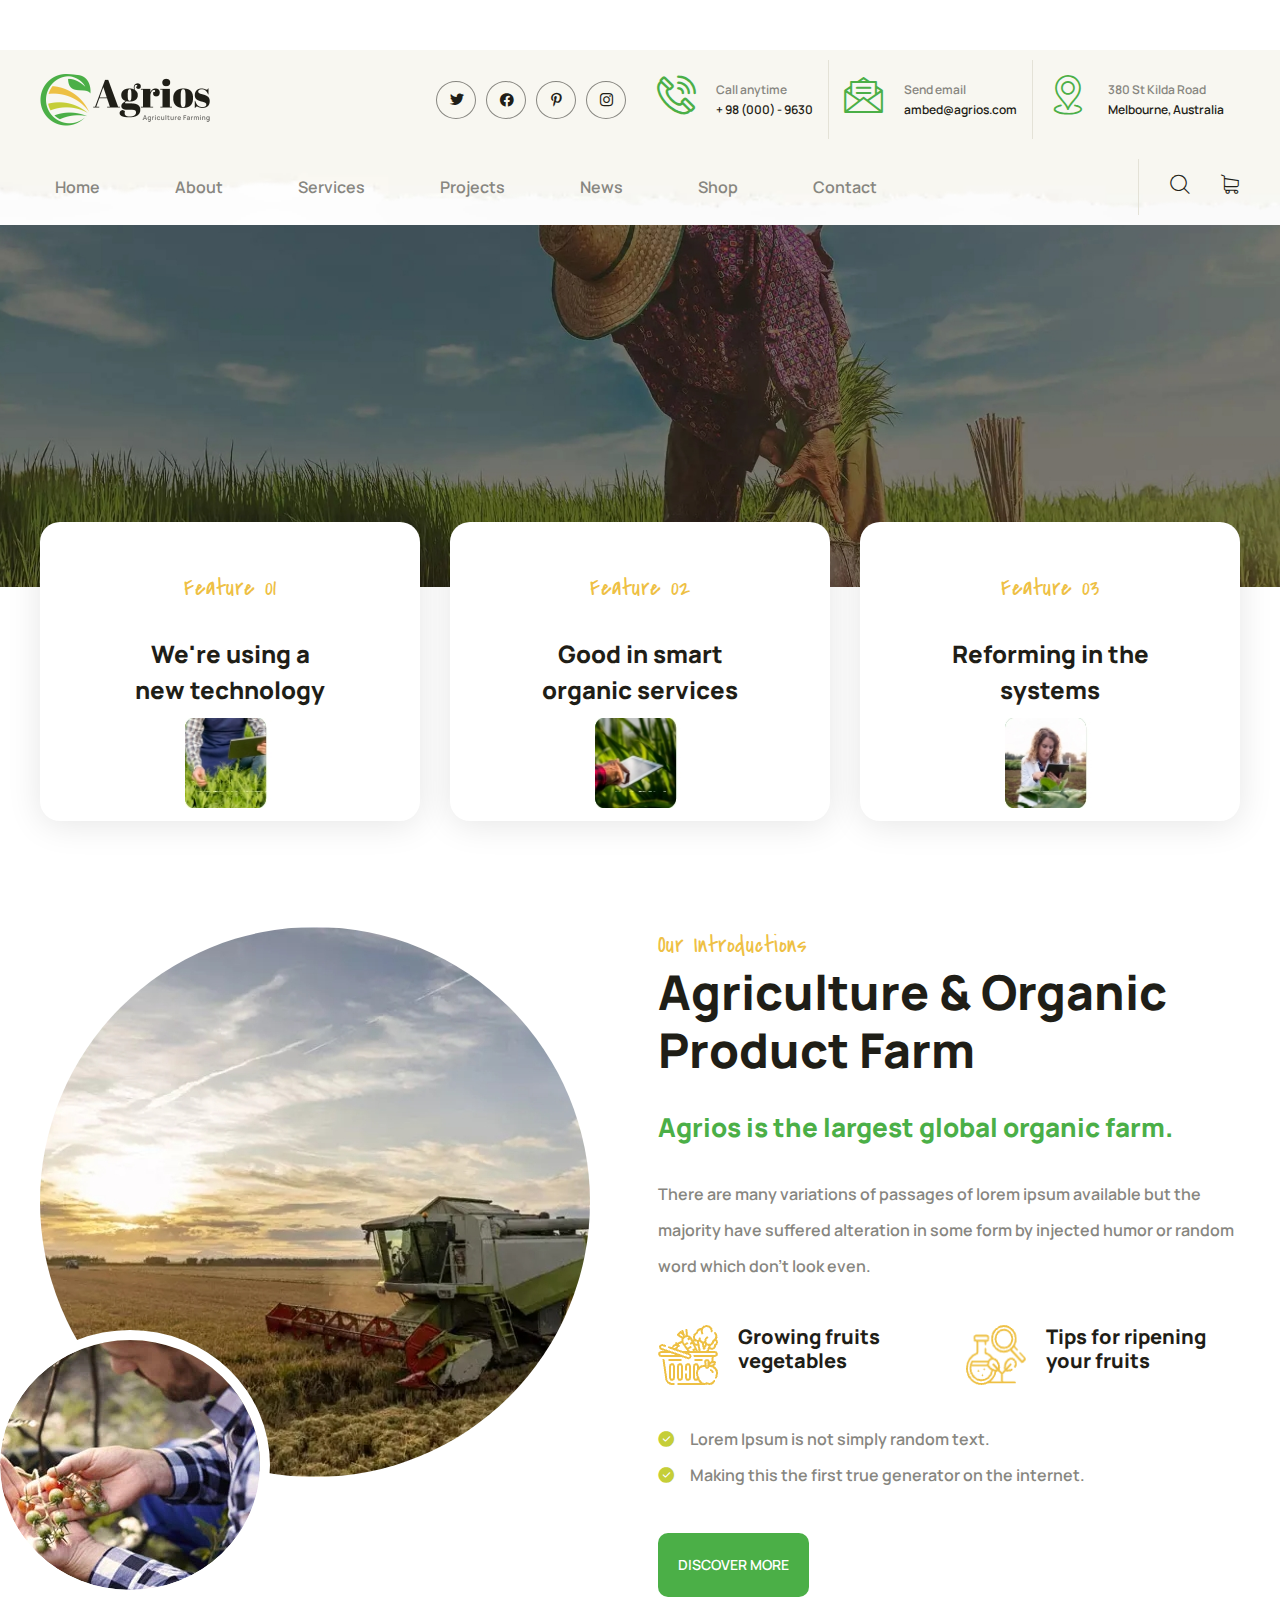
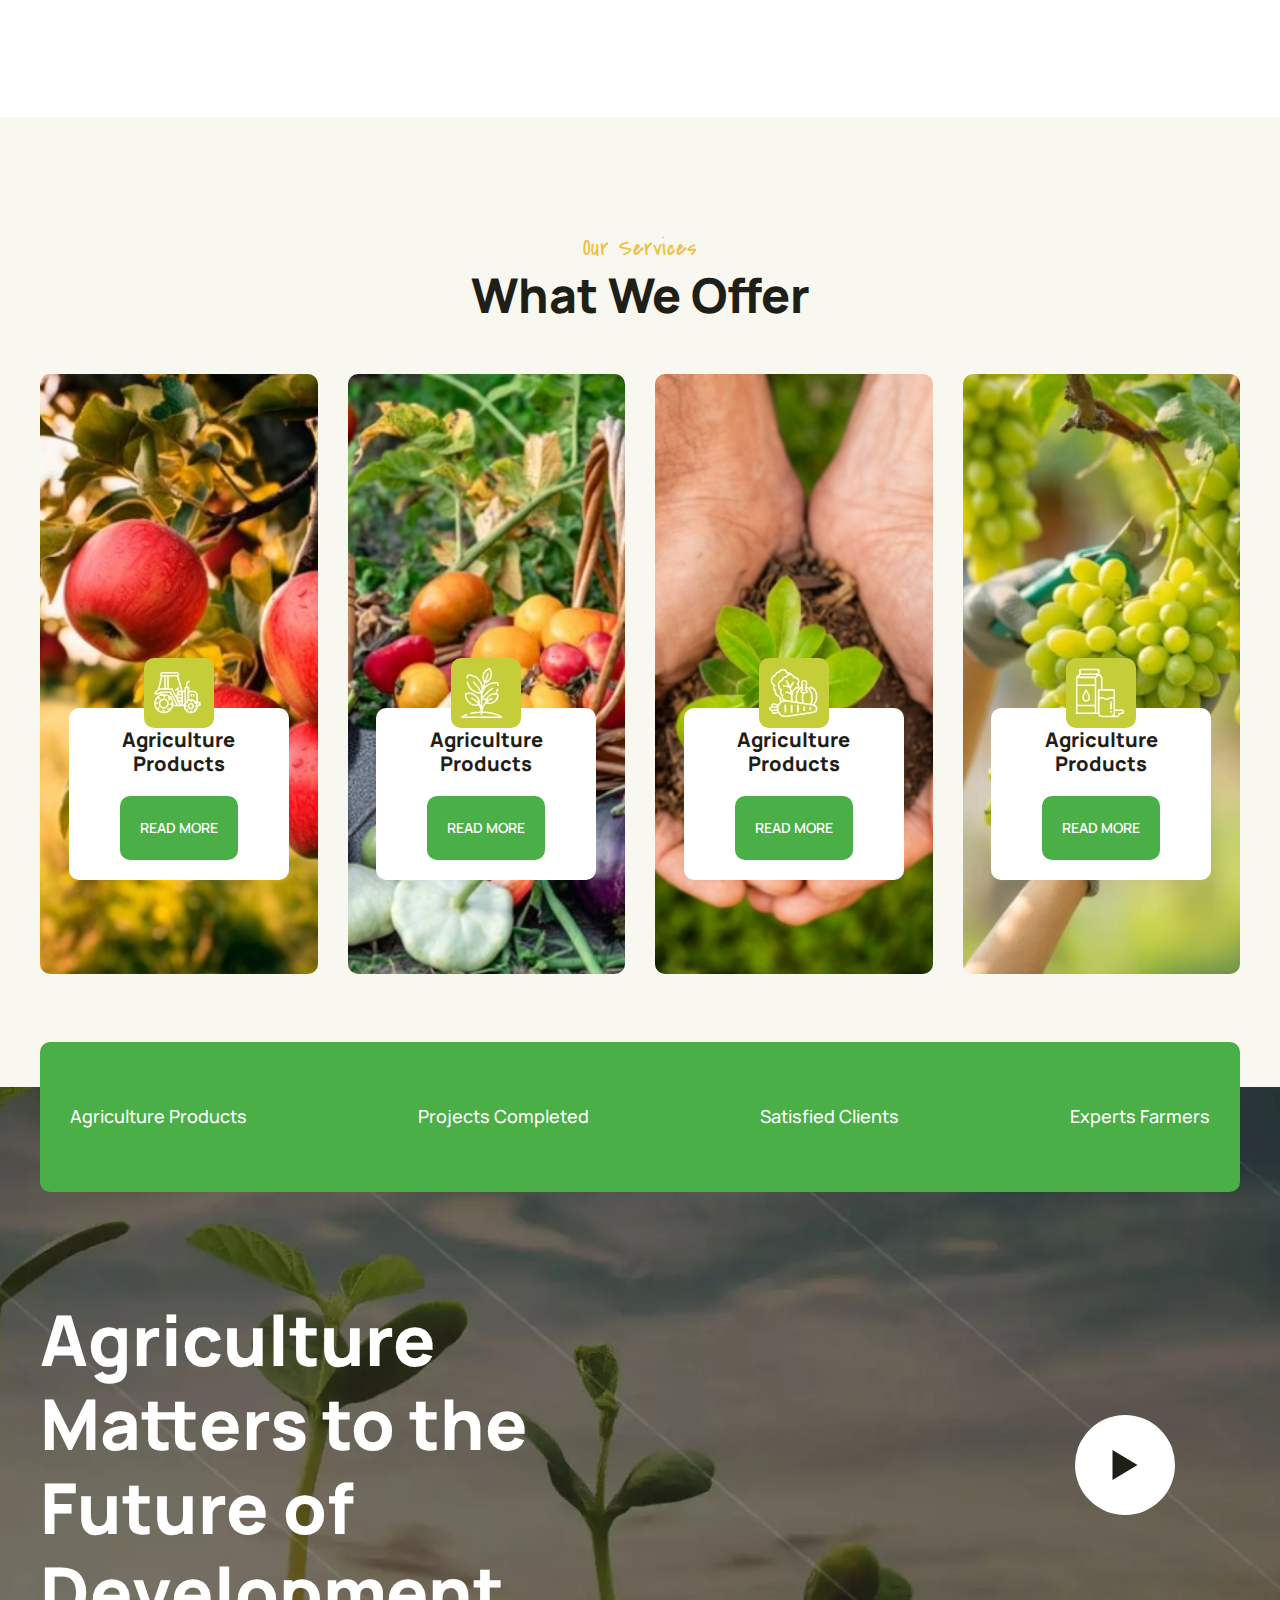
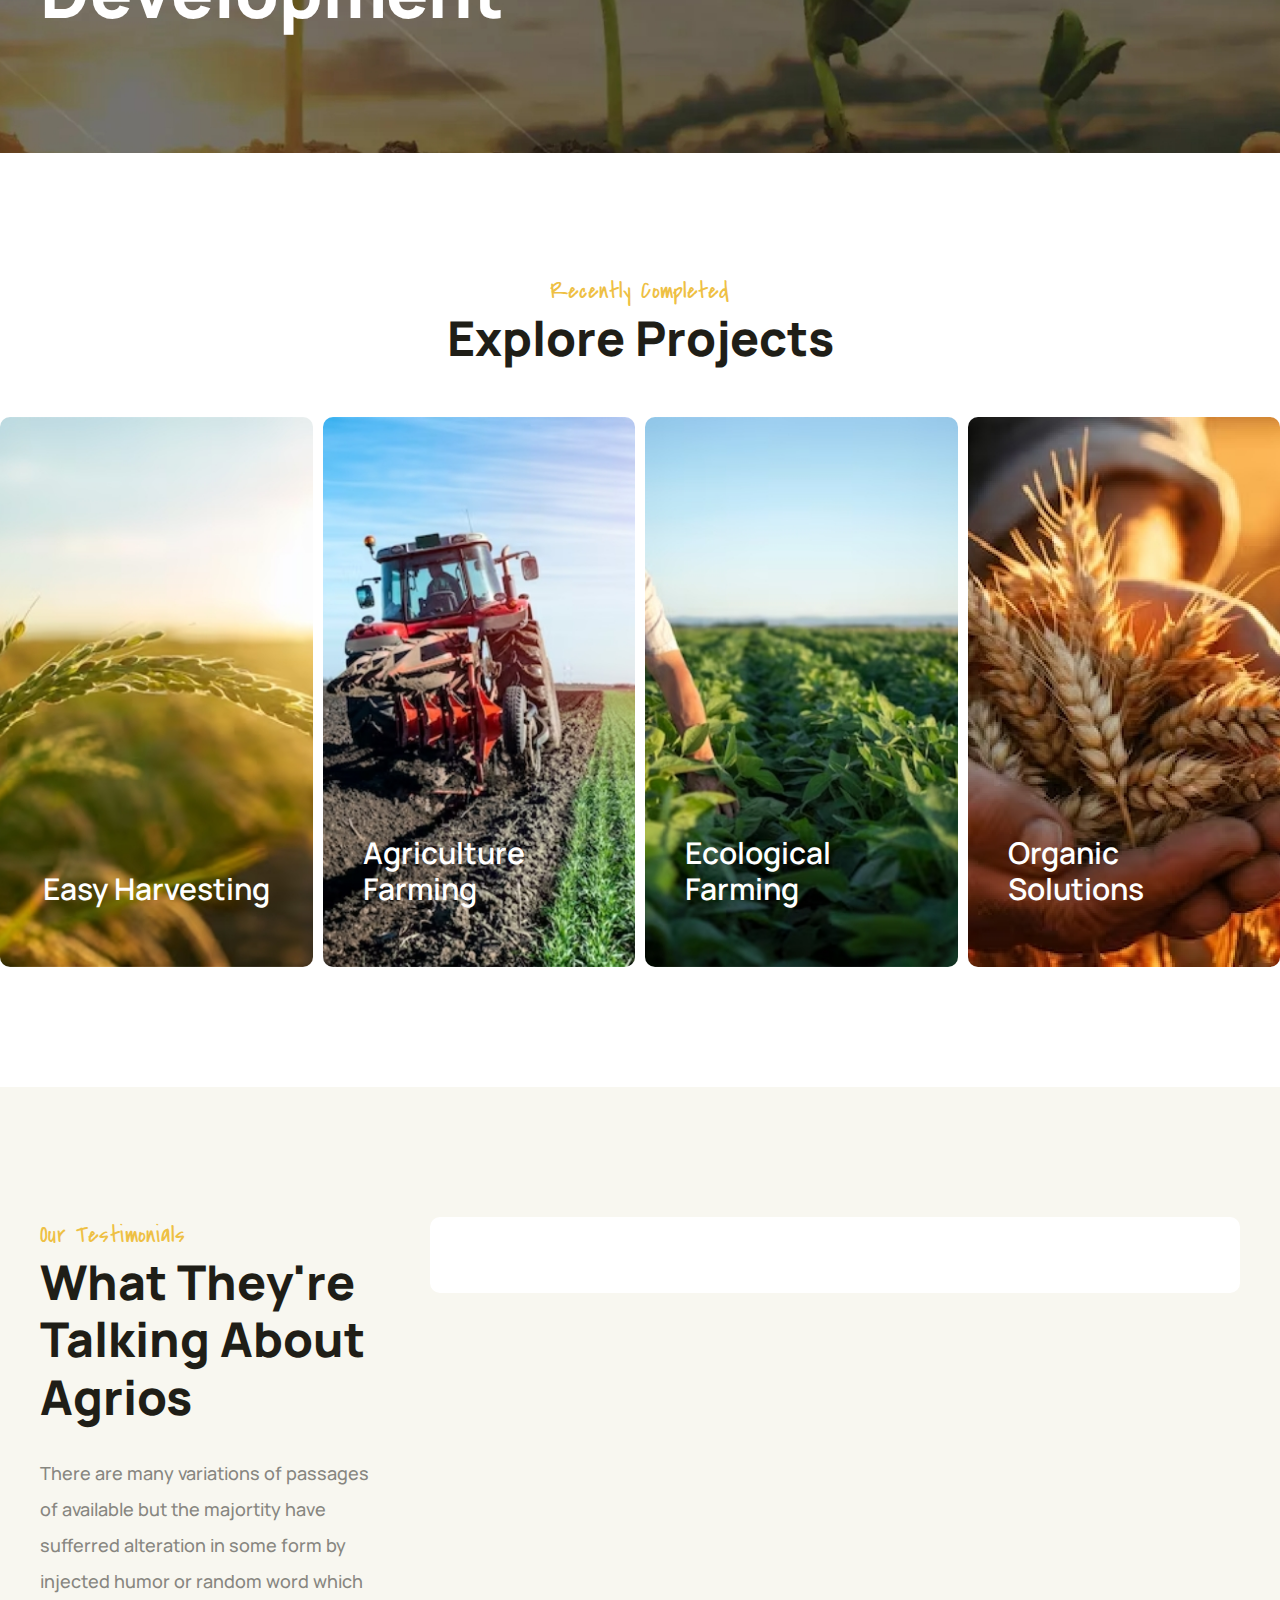
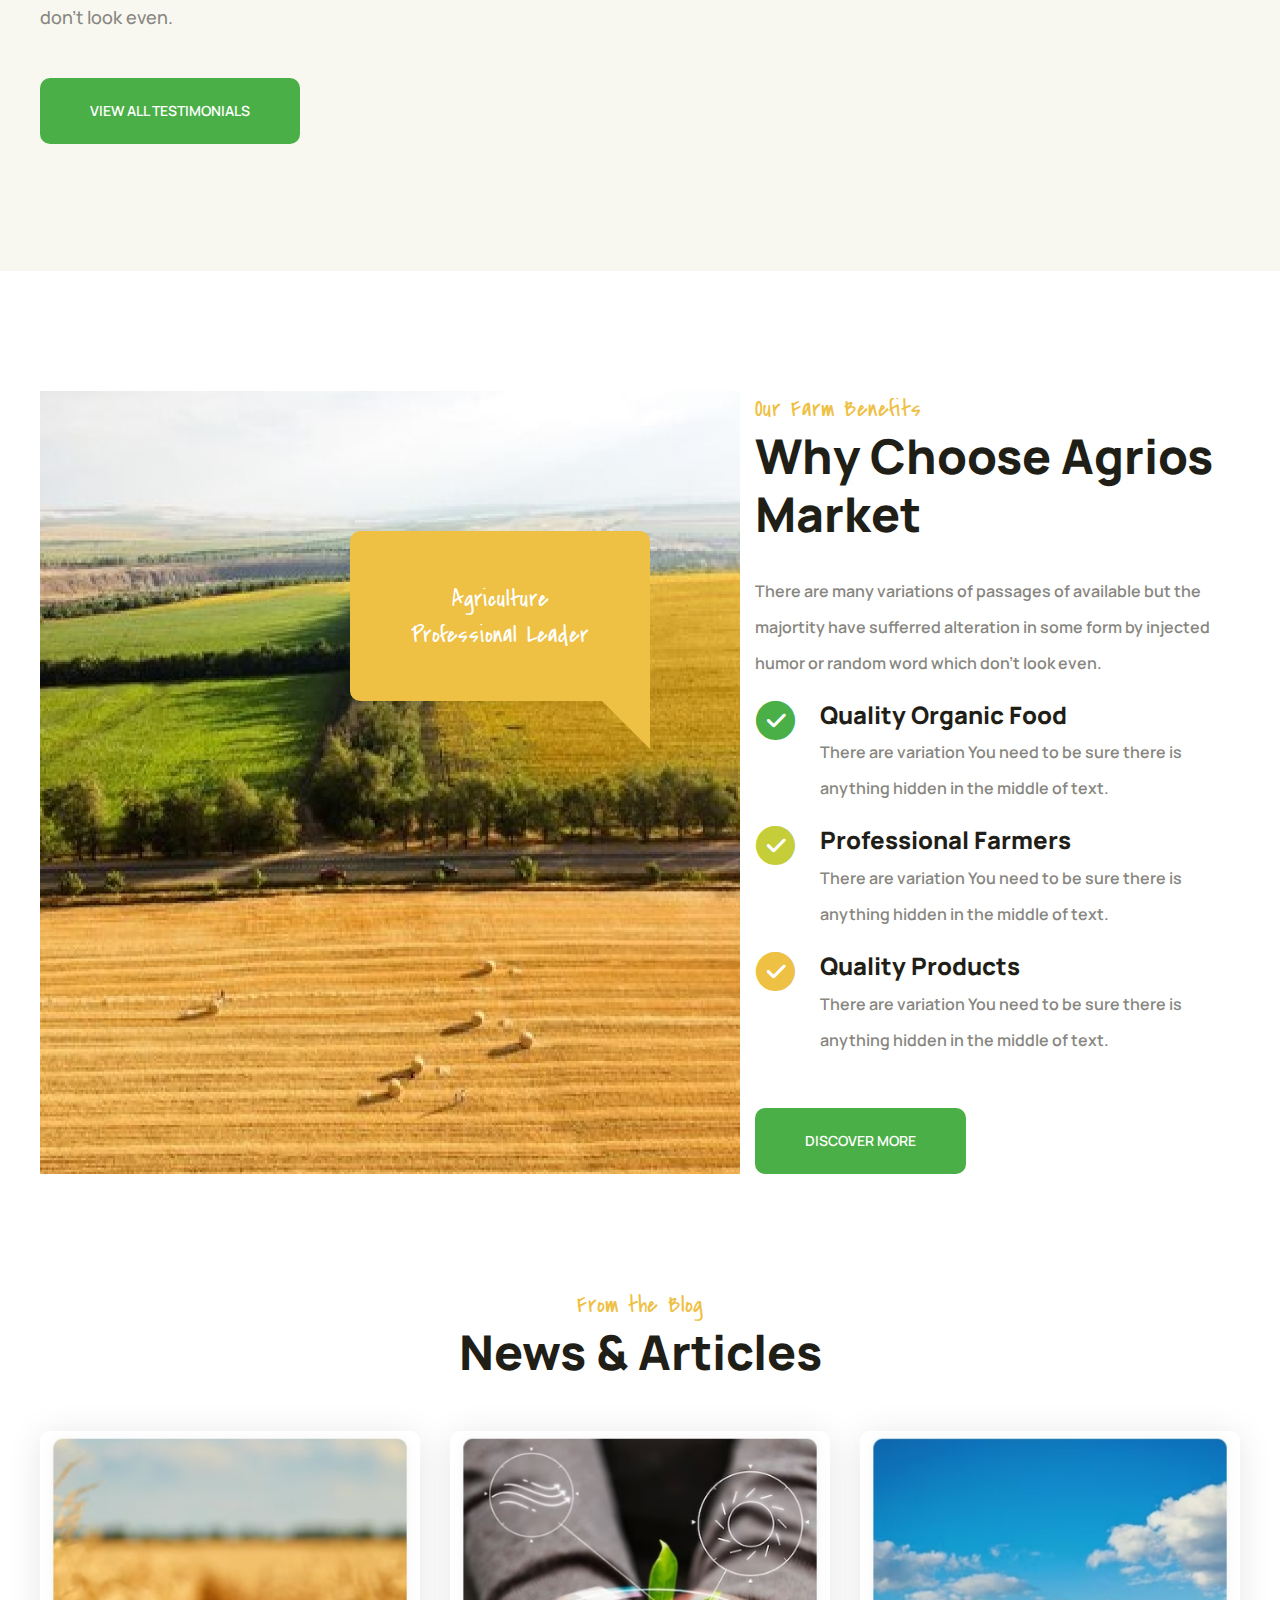
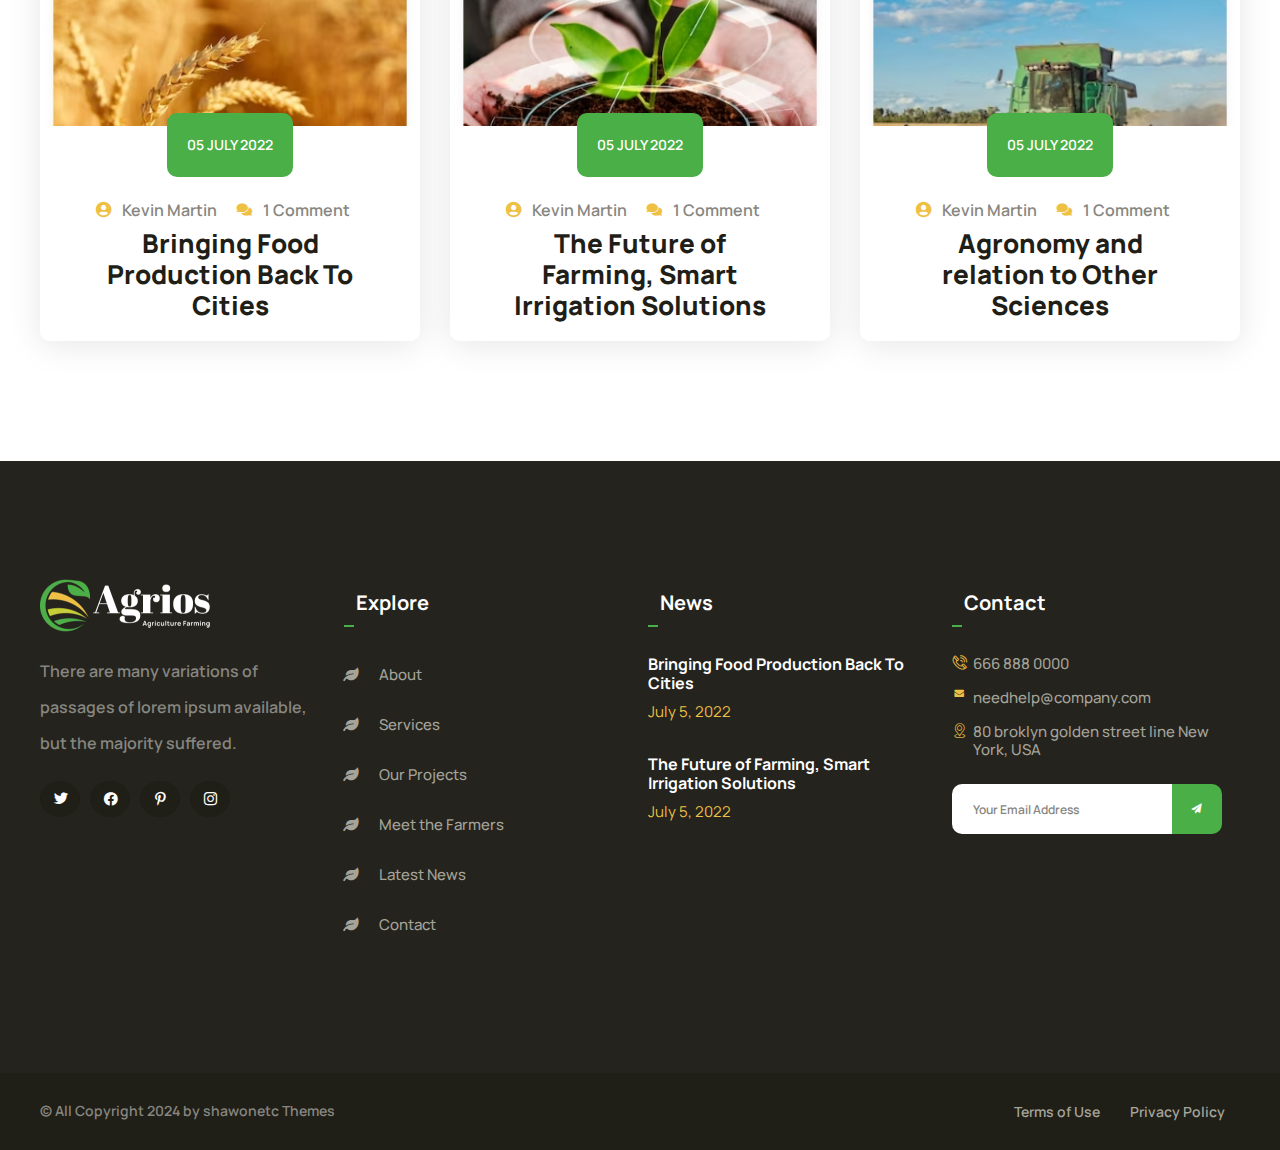
==== index.html @ 65bf0a9a "footer" ====
<!DOCTYPE html>
<html lang="en">
  <head>
    <meta charset="UTF-8" />
    <meta name="viewport" content="width=device-width, initial-scale=1.0" />

    <link
      href="https://fonts.googleapis.com/css2?family=Covered+By+Your+Grace&family=Manrope:wght@200..800&display=swap"
      rel="stylesheet"
    />
    <link rel="stylesheet" href="owl-carousel/owl.carousel.min.css" />
    <link rel="stylesheet" href="owl-carousel/owl.theme.default.min.css" />
    <link rel="stylesheet" href="css/style-fonts.css" />
    <link rel="stylesheet" href="css/style.css" />
    <title>Agrios</title>
  </head>
  <body>
    <div class="wrapper">
      <header class="header">
        <div class="header__container header__bg">
          <div class="header__logo">
            <a href="#"><img src="img/logo.png" alt="logo" /></a>
          </div>
          <div class="header__contacts">
            <div class="social">
              <ul class="social__list">
                <li class="social__item">
                  <a href="#" class="social__link"
                    ><i class="icon-twitter"></i
                  ></a>
                </li>
                <li class="social__item">
                  <a href="#" class="social__link"
                    ><i class="icon-facebook"></i
                  ></a>
                </li>
                <li class="social__item">
                  <a href="#" class="social__link"><i class="icon-pi"></i></a>
                </li>
                <li class="social__item">
                  <a href="#" class="social__link"
                    ><i class="icon-instagram"></i
                  ></a>
                </li>
              </ul>
            </div>
            <div class="contact">
              <div class="contact__item">
                <a href="#tab1" class="contact__img active"
                  ><i class="icon-phane"></i
                ></a>
                <div class="contact__body active" id="tab1">
                  <div class="contact__title">Call anytime</div>
                  <a class="contact__text" href="tel:+ 98 (000) - 9630"
                    >+ 98 (000) - 9630</a
                  >
                </div>
              </div>
              <div class="contact__item">
                <a href="#tab2" class="contact__img"
                  ><i class="icon-mail"></i
                ></a>
                <div class="contact__body" id="tab2">
                  <div class="contact__title">Send email</div>
                  <a class="contact__text" href="mailto:ambed@agrios.com"
                    >ambed@agrios.com</a
                  >
                </div>
              </div>
              <div class="contact__item">
                <a href="#tab3" class="contact__img"
                  ><i class="icon-location"></i
                ></a>
                <div class="contact__body" id="tab3">
                  <div class="contact__title">380 St Kilda Road</div>
                  <a class="contact__text" href="#">Melbourne, Australia</a>
                </div>
              </div>
            </div>
          </div>
        </div>

        <div class="header__container">
          <div class="header__nav">
            <div class="burger-menu"><i class="icon-menu"></i></div>
            <div class="burger-menu-close"><i class="icon-menu-close"></i></div>
            <nav class="nav">
              <ul class="nav__list">
                <li class="nav__item">
                  <a href="#" class="nav__link drop-btn">Home</a>
                  <ul>
                    <li><a href="#">Hello</a></li>
                    <li><a href="#">Hello</a></li>
                    <li><a href="#">Hello</a></li>
                    <li><a href="#">Hello</a></li>
                    <li><a href="#">Hello</a></li>
                  </ul>
                </li>

                <li class="nav__item">
                  <a href="#" class="nav__link">About</a>
                </li>
                <li class="nav__item">
                  <a href="#" class="nav__link">Services</a>
                </li>
                <li class="nav__item">
                  <a href="#" class="nav__link">Projects</a>
                </li>
                <li class="nav__item">
                  <a href="#" class="nav__link">News</a>
                </li>
                <li class="nav__item">
                  <a href="#" class="nav__link">Shop</a>
                </li>
                <li class="nav__item">
                  <a href="#" class="nav__link">Contact</a>
                </li>
              </ul>
            </nav>
            <div class="order-wrapper">
              <div class="order-wrapper__search">
                <a href="#"><i class="icon-search"></i></a>
              </div>
              <div class="order-wrapper__basket">
                <a href="#"><i class="icon-basket"></i></a>
              </div>
            </div>
          </div>
        </div>
      </header>
      <main class="main">
        <section class="promo">
          <div class="owl-carousel">
            <div class="owl-carousel__item">
              <div class="promo__container">
                <div class="promo__body">
                  <span class="promo__subtitle">Welcome to agrios farming</span>
                  <h1 class="promo__title">
                    Agriculture <span class="color-yellow">&</span> Eco Farming
                  </h1>
                  <p class="promo__text">
                    Lorem ipsum dolor sit amet, consectetur adipiscing elit. Ut
                    elit tellus, luctus nec ullamcorper mattis, pulvinar dapibus
                    leo.
                  </p>
                  <div class="promo__btn">
                    <a class="btn" href="#">Discover More</a>
                    <img
                      class="promo__img-decor"
                      src="img/img-main/img-decor-1.png"
                      alt="img-decor"
                    />
                  </div>
                </div>
              </div>
            </div>
            <div class="owl-carousel__item">
              <div class="promo__container">
                <div class="promo__body">
                  <span class="promo__subtitle">Welcome to agrios farming</span>
                  <h1 class="promo__title">
                    Agriculture <span class="color-yellow">&</span> Eco Farming
                  </h1>
                  <p class="promo__text">
                    Lorem ipsum dolor sit amet, consectetur adipiscing elit. Ut
                    elit tellus, luctus nec ullamcorper mattis, pulvinar dapibus
                    leo.
                  </p>
                  <div class="promo__btn">
                    <a class="btn" href="#">Discover More</a>
                    <img
                      class="promo__img-decor"
                      src="img/img-main/img-decor-1.png"
                      alt="img-decor"
                    />
                  </div>
                </div>
              </div>
            </div>
            <!-- <div class="def-nav">
              <div class="owl-prev">prev</div>
              <div class="owl-next">next</div>
            </div> -->
            <!-- <div class="owl-dots">
                <div class="owl-dot active"><span></span></div>
                <div class="owl-dot"><span></span></div>
                <div class="owl-dot"><span></span></div>
            </div> -->
          </div>
        </section>
        <section class="about">
          <div class="about__container">
            <a href="#" class="about__item">
              <span class="about__subtitle subtitle">Feature 01</span>
              <p class="about__text">We're using a new technology</p>
              <img
                src="img/img-main/img-about1.jpeg"
                alt="about-img"
                class="about__img"
              />
            </a>
            <a href="#" class="about__item">
              <span class="about__subtitle subtitle">Feature 02</span>
              <p class="about__text">Good in smart organic services</p>
              <img
                src="img/img-main/img-about2.jpeg"
                alt="about-img"
                class="about__img"
              />
            </a>
            <a href="#" class="about__item">
              <span class="about__subtitle subtitle">Feature 03</span>
              <p class="about__text">Reforming in the systems</p>
              <img
                src="img/img-main/img-about3.jpeg"
                alt="about-img"
                class="about__img"
              />
            </a>
          </div>
          <div class="about-body">
            <div class="about-body__container">
              <div class="about-body__img">
                <img
                  src="img/img-main/about-body-img1.jpeg"
                  alt="Img"
                  class="about-body__img-big"
                />
                <img
                  src="img/img-main/about-body-img2.jpeg"
                  alt="Img"
                  class="about-body__img-small"
                />
              </div>
              <div class="about-body__content">
                <span class="about-body__subtitle subtitle"
                  >Our Introductions</span
                >
                <h2 class="about-body__title title">
                  Agriculture & Organic Product Farm
                </h2>
                <span class="about-body__label"
                  >Agrios is the largest global organic farm.
                </span>
                <p class="about-body__text">
                  There are many variations of passages of lorem ipsum available
                  but the majority have suffered alteration in some form by
                  injected humor or random word which don’t look even.
                </p>
                <div class="about-body__info">
                  <div class="info__item">
                    <img src="img/img-main/about-body-img3.png" alt="Img" />
                    <p class="text">Growing fruits vegetables</p>
                  </div>
                  <div class="info__item">
                    <img src="img/img-main/about-body-img4.png" alt="Img" />
                    <p class="text">Tips for ripening your fruits</p>
                  </div>
                </div>
                <ul class="about-body__list">
                  <li class="about-body__item">
                    <i class="icon-check"></i>
                    <span>Lorem Ipsum is not simply random text.</span>
                  </li>
                  <li class="about-body__item">
                    <i class="icon-check"></i>
                    <span
                      >Making this the first true generator on the
                      internet.</span
                    >
                  </li>
                </ul>
                <a class="btn" href="#">Discover More</a>
              </div>
            </div>
          </div>
        </section>
        <section class="offer">
          <div class="offer__container">
            <span class="offer__subtitle subtitle">Our Services</span>
            <h2 class="offer__title title">What We Offer</h2>
            <div class="offer__items">
              <div
                class="offer__item"
                style="
                  background-image: url('img/img-main/section-offer/img-1.jpeg');
                "
              >
                <div class="offer__body">
                  <img
                    src="img/img-main/section-offer/img-5.jpeg"
                    alt="Img"
                    class="offer__img"
                  />
                  <p class="text">Agriculture Products</p>
                  <a class="btn" href="#">Read More</a>
                </div>
              </div>
              <div
                class="offer__item"
                style="
                  background-image: url('img/img-main/section-offer/img-2.jpeg');
                "
              >
                <div class="offer__body">
                  <img
                    src="img/img-main/section-offer/img-6.jpeg"
                    alt="Img"
                    class="offer__img"
                  />
                  <p class="text">Agriculture Products</p>
                  <a class="btn" href="#">Read More</a>
                </div>
              </div>
              <div
                class="offer__item"
                style="
                  background-image: url('img/img-main/section-offer/img-3.jpeg');
                "
              >
                <div class="offer__body">
                  <img
                    src="img/img-main/section-offer/img-7.jpeg"
                    alt="Img"
                    class="offer__img"
                  />
                  <p class="text">Agriculture Products</p>
                  <a class="btn" href="#">Read More</a>
                </div>
              </div>
              <div
                class="offer__item"
                style="
                  background-image: url('img/img-main/section-offer/img-4.jpeg');
                "
              >
                <div class="offer__body">
                  <img
                    src="img/img-main/section-offer/img-8.jpeg"
                    alt="Img"
                    class="offer__img"
                  />
                  <p class="text">Agriculture Products</p>
                  <a class="btn" href="#">Read More</a>
                </div>
              </div>
            </div>
          </div>
        </section>
        <section class="video">
          <div class="video__container">
            <div class="video__header">
              <ul class="video__list">
                <li class="video__item">
                  <a href="#" class="video__link">Agriculture Products</a>
                </li>
                <li class="video__item">
                  <a href="#" class="video__link">Projects Completed</a>
                </li>
                <li class="video__item">
                  <a href="#" class="video__link">Satisfied Clients</a>
                </li>
                <li class="video__item">
                  <a href="#" class="video__link">Experts Farmers</a>
                </li>
              </ul>
            </div>
            <div class="video__body">
              <h3 class="video__title">
                Agriculture Matters to the Future of Development
              </h3>
              <a href="#" class="video__icon"><span></span></a>
            </div>
          </div>
        </section>
        <section class="projects">
          <div class="projects__container-1">
            <span class="projects__subtitle subtitle">Recently Completed</span>
            <h2 class="projects__title title">Explore Projects</h2>
            <div class="projects__body">
              <a
                href="#"
                class="projects__item"
                style="
                  background-image: url('img/img-main/section-projects/img1.jpeg');
                "
              >
                <p class="projects__text">Easy Harvesting</p>
              </a>
              <a
                href="#"
                class="projects__item"
                style="
                  background-image: url('img/img-main/section-projects/img2.jpeg');
                "
              >
                <p class="projects__text">Agriculture Farming</p>
              </a>
              <a
                href="#"
                class="projects__item"
                style="
                  background-image: url('img/img-main/section-projects/img3.jpeg');
                "
              >
                <p class="projects__text">Ecological Farming</p>
              </a>
              <a
                href="#"
                class="projects__item"
                style="
                  background-image: url('img/img-main/section-projects/img4.jpeg');
                "
              >
                <p class="projects__text">Organic Solutions</p>
              </a>
            </div>
          </div>
        </section>
        <section class="reviews">
          <div class="reviews__container">
            <div class="reviews__main">
              <span class="reviews__subtitle subtitle">Our Testimonials</span>
              <h2 class="reviews__title title">
                What They're Talking About Agrios
              </h2>
              <p class="reviews__text">
                There are many variations of passages of available but the
                majortity have sufferred alteration in some form by injected
                humor or random word which don't look even.
              </p>
              <a class="btn" href="#">View All Testimonials</a>
            </div>
            <div class="reviews__body">
              <div class="reviews-carousel owl-carousel">
                <div class="reviews__item">
                  <div class="reviews__carousel-body">
                    <p class="carousel-body__text">
                      There are many variations of passages of available but the
                      majority have suffered alteration in some form by injected
                      humor or random word which don't look even.
                    </p>
                    <div class="carousel-body__info">
                      <div class="carousel-body__name">Bonnie Tolbert</div>
                      <div class="carousel-body__grade">
                        <div class="rating">
                          <span class="star" data-rating="1">&#9733;</span>
                          <span class="star" data-rating="2">&#9733;</span>
                          <span class="star" data-rating="3">&#9733;</span>
                          <span class="star" data-rating="4">&#9733;</span>
                          <span class="star" data-rating="5">&#9733;</span>
                        </div>
                      </div>
                    </div>
                  </div>
                  <div class="reviews__carousel-img"></div>
                </div>
                <div class="reviews__item">
                  <div class="reviews__carousel-body">
                    <p class="carousel-body__text">
                      There are many variations of passages of available but the
                      majority have suffered alteration in some form by injected
                      humor or random word which don't look even.
                    </p>
                    <div class="carousel-body__info">
                      <div class="carousel-body__name">Bonnie Tolbert</div>
                      <div class="carousel-body__grade">
                        <div class="rating">
                          <span class="star" data-rating="1">&#9733;</span>
                          <span class="star" data-rating="2">&#9733;</span>
                          <span class="star" data-rating="3">&#9733;</span>
                          <span class="star" data-rating="4">&#9733;</span>
                          <span class="star" data-rating="5">&#9733;</span>
                        </div>
                      </div>
                    </div>
                  </div>
                  <div class="reviews__carousel-img"></div>
                </div>
              </div>
            </div>
          </div>
        </section>
        <section class="benefits">
          <div class="benefits__container">
            <div class="benefits__img">
              <img
                src="img/img-main/section-benefits/img-benefits1.jpeg"
                alt="benefits-img"
              />
              <div class="benefits__slogan">
                <span>Agriculture Professional Leader</span>
              </div>
            </div>
            <div class="benefits__body">
              <span class="benefits__subtitle subtitle">Our Farm Benefits</span>
              <h2 class="benefits__title title">Why Choose Agrios Market</h2>
              <p class="benefits__text">
                There are many variations of passages of available but the
                majortity have sufferred alteration in some form by injected
                humor or random word which don't look even.
              </p>
              <ul class="benefits__list">
                <li class="benefits__item">
                  <i class="icon-check check-color1"></i>
                  <div class="item__body">
                    <span class="item__title">Quality Organic Food</span>
                    <p class="item__text">
                      There are variation You need to be sure there is anything
                      hidden in the middle of text.
                    </p>
                  </div>
                </li>
                <li class="benefits__item">
                  <i class="icon-check check-color2"></i>
                  <div class="item__body">
                    <span class="item__title">Professional Farmers</span>
                    <p class="item__text">
                      There are variation You need to be sure there is anything
                      hidden in the middle of text.
                    </p>
                  </div>
                </li>
                <li class="benefits__item">
                  <i class="icon-check check-color3"></i>
                  <div class="item__body">
                    <span class="item__title">Quality Products</span>
                    <p class="item__text">
                      There are variation You need to be sure there is anything
                      hidden in the middle of text.
                    </p>
                  </div>
                </li>
              </ul>
              <a class="btn" href="#">Discover More</a>
            </div>
          </div>
        </section>
        <section class="news">
          <div class="news__container">
            <span class="news__subtitle subtitle">From the Blog</span>
            <h2 class="news__title title">News & Articles</h2>
            <div class="news__items">
              <a
                class="news__item"
                style="
                  background-image: url('img/img-main/section-news/img-item1.jpeg');
                "
              >
                <div class="news__body">
                  <span class="btn" href="#">05 July 2022</span>
                  <div class="news__comments">
                    <i class="icon-user icon-news"></i>
                    <span>Kevin Martin</span>
                    <i class="icon-comments icon-news"></i>
                    <span>1 Comment</span>
                  </div>
                  <p class="news__text">
                    Bringing Food Production Back To Cities
                  </p>
                </div>
              </a>
              <a
                class="news__item"
                style="
                  background-image: url('img/img-main/section-news/img-item2.jpeg');
                "
              >
                <div class="news__body">
                  <span class="btn" href="#">05 July 2022</span>
                  <div class="news__comments">
                    <i class="icon-user icon-news"></i>
                    <span>Kevin Martin</span>
                    <i class="icon-comments icon-news"></i>
                    <span>1 Comment</span>
                  </div>
                  <p class="news__text">
                    The Future of Farming, Smart Irrigation Solutions
                  </p>
                </div>
              </a>
              <a
                class="news__item"
                style="
                  background-image: url('img/img-main/section-news/img-item3.jpeg');
                "
              >
                <div class="news__body">
                  <span class="btn" href="#">05 July 2022</span>
                  <div class="news__comments">
                    <i class="icon-user icon-news"></i>
                    <span>Kevin Martin</span>
                    <i class="icon-comments icon-news"></i>
                    <span>1 Comment</span>
                  </div>
                  <p class="news__text">
                    Agronomy and relation to Other Sciences
                  </p>
                </div>
              </a>
            </div>
          </div>
        </section>
      </main>
      <footer class="footer">
        <div class="footer__container">
          <div class="footer__row">
            <div class="footer__colum footer__social">
              <a href="" class="footer__logo"
                ><img src="img/logo-footer.png" alt="Logo"
              /></a>
              <p class="footer__text">
                There are many variations of passages of lorem ipsum available,
                but the majority suffered.
              </p>

              <ul class="social__list">
                <li class="social__item">
                  <a href="#" class="social__link"
                    ><i class="icon-twitter"></i
                  ></a>
                </li>
                <li class="social__item">
                  <a href="#" class="social__link"
                    ><i class="icon-facebook"></i
                  ></a>
                </li>
                <li class="social__item">
                  <a href="#" class="social__link"><i class="icon-pi"></i></a>
                </li>
                <li class="social__item">
                  <a href="#" class="social__link"
                    ><i class="icon-instagram"></i
                  ></a>
                </li>
              </ul>
            </div>
            <div class="footer__colum footer__explore">
              <h4 class="footer__title">Explore</h4>
              <ul class="explore__list">
                <li class="explore__item">
                  <i class="icon-leaf"></i>
                  <a href="#" class="explore__link">About</a>
                </li>
                <li class="explore__item">
                  <i class="icon-leaf"></i>
                  <a href="#" class="explore__link">Services</a>
                </li>
                <li class="explore__item">
                  <i class="icon-leaf"></i>
                  <a href="#" class="explore__link">Our Projects</a>
                </li>
                <li class="explore__item">
                  <i class="icon-leaf"></i>
                  <a href="#" class="explore__link">Meet the Farmers</a>
                </li>
                <li class="explore__item">
                  <i class="icon-leaf"></i>
                  <a href="#" class="explore__link">Latest News</a>
                </li>
                <li class="explore__item">
                  <i class="icon-leaf"></i>
                  <a href="#" class="explore__link">Contact</a>
                </li>
              </ul>
            </div>
            <div class="footer__colum footer__news">
              <h4 class="footer__title">News</h4>
              <ul class="news-footer__list">
                <li class="news-footer__item">
                  <p class="news-footer__text">
                    Bringing Food Production Back To Cities
                  </p>
                  <span class="news-footer__date">July 5, 2022</span>
                </li>
                <li class="news-footer__item">
                  <p class="news-footer__text">
                    The Future of Farming, Smart Irrigation Solutions
                  </p>
                  <span class="news-footer__date">July 5, 2022</span>
                </li>
              </ul>
            </div>
            <div class="footer__colum footer__contact">
              <h4 class="footer__title">Contact</h4>
              <div class="contact">
                <div class="contact__item">
                  <i class="icon-phane"></i>
                  <a href="tel: 666 888 0000" class="contact__text"
                    >666 888 0000</a
                  >
                </div>
                <div class="contact__item">
                  <i class="icon-mail-footer"></i>
                  <a href="mailto:needhelp@company.com" class="contact__text"
                    >needhelp@company.com</a
                  >
                </div>
                <div class="contact__item">
                  <i class="icon-location"></i>
                  <a href="#" class="contact__text"
                    >80 broklyn golden street line New York, USA</a
                  >
                </div>
              </div>
              <div class="form">
                <input
                  type="email"
                  class="form__input"
                  placeholder="Your Email Address"
                  id="email"
                  required=""
                />
                <button class="form__btn"><i class="icon-send"></i></button>
              </div>
            </div>
          </div>
        </div>
        <div class="footer__bottom">
          <div class="footer__container">
            <div class="footer__bottom-copy">
              © All Copyright 2024 by shawonetc Themes
            </div>
            <ul class="footer__bottom-list">
              <li class="footer__bottom-item"><a class="footer__bottom-link" href="#">Terms of Use</a></li>
              <li class="footer__bottom-item"><a class="footer__bottom-link" href="#">Privacy Policy</a></li>
            
              
            </ul>
          </div>
        </div>
      </footer>
    </div>
    <script
      src="https://cdnjs.cloudflare.com/ajax/libs/jquery/3.7.1/jquery.min.js"
      integrity="sha512-v2CJ7UaYy4JwqLDIrZUI/4hqeoQieOmAZNXBeQyjo21dadnwR+8ZaIJVT8EE2iyI61OV8e6M8PP2/4hpQINQ/g=="
      crossorigin="anonymous"
      referrerpolicy="no-referrer"
    ></script>
    <script src="owl-carousel/owl.carousel.min.js"></script>
    <script src="js/script.js"></script>
  </body>
</html>
---- css/style-fonts.css ----
@font-face {
  font-family: 'icomoon';
  src:  url('fonts/icomoon.eot?8yxzxh');
  src:  url('fonts/icomoon.eot?8yxzxh#iefix') format('embedded-opentype'),
    url('fonts/icomoon.ttf?8yxzxh') format('truetype'),
    url('fonts/icomoon.woff?8yxzxh') format('woff'),
    url('fonts/icomoon.svg?8yxzxh#icomoon') format('svg');
  font-weight: normal;
  font-style: normal;
  font-display: block;
}

[class^="icon-"], [class*=" icon-"] {
  /* use !important to prevent issues with browser extensions that change fonts */
  font-family: 'icomoon' !important;
  speak: never;
  font-style: normal;
  font-weight: normal;
  font-variant: normal;
  text-transform: none;
  line-height: 1;

  /* Better Font Rendering =========== */
  -webkit-font-smoothing: antialiased;
  -moz-osx-font-smoothing: grayscale;
}

.icon-error:before {
  content: "\e900";
}
.icon-facebook:before {
  content: "\e901";
}
.icon-instagram:before {
  content: "\e902";
}
.icon-leaf:before {
  content: "\e903";
}
.icon-location:before {
  content: "\e904";
}
.icon-mail:before {
  content: "\e905";
}
.icon-mail-footer:before {
  content: "\e906";
}
.icon-phane:before {
  content: "\e907";
}
.icon-pi:before {
  content: "\e908";
}
.icon-search:before {
  content: "\e909";
}
.icon-send:before {
  content: "\e90a";
}
.icon-twitter:before {
  content: "\e90b";
}
.icon-user:before {
  content: "\e90c";
}
.icon-basket:before {
  content: "\e90d";
}
.icon-check:before {
  content: "\e90e";
}
.icon-comments:before {
  content: "\e90f";
}
---- css/style.css ----
@charset "UTF-8";
@keyframes BtnToUp {
  0% {
    opacity: 0;
    transform: translateY(5rem);
  }
  100% {
    opacity: 1;
    transform: translateY(0rem);
  }
}
* {
  padding: 0;
  margin: 0;
  border: 0;
}

*,
*:before,
*:after {
  box-sizing: border-box;
}

:focus,
:active {
  outline: none;
}

a:focus,
a:active {
  outline: none;
}

nav,
footer,
header,
aside {
  display: block;
}

html,
body {
  height: 100%;
}

input,
button,
textarea {
  font-family: inherit;
}

input::-ms-clear {
  display: none;
}

button {
  cursor: pointer;
}

button::-moz-focus-inner {
  padding: 0;
  border: 0;
}

a,
a:visited {
  text-decoration: none;
}

a:hover {
  text-decoration: none;
}

ul li {
  list-style: none;
}

img {
  vertical-align: top;
  max-width: 100%;
  height: auto;
}

p {
  margin-bottom: 20px;
}

h1,
h2,
h3,
h4,
h5,
h6 {
  font-size: inherit;
  font-weight: 400;
}


html {
  font-size: 62.5%;
}
@media (max-width: 1225px) {
  html {
    font-size: 56.25%;
  }
}
@media (max-width: 900px) {
  html {
    font-size: 43.75%;
  }
}
@media (max-width: 767px) {
  html {
    font-size: 37.5%;
  }
}

body {
  font-family: "Manrope", sans-serif;
  font-weight: 600;
  font-style: normal;
  color: #878680;
  font-size: 1.6rem;
  line-height: 3.6rem;
  padding-top: 5rem;
}

[class*=__container] {
  max-width: 123rem;
  margin: 0 auto;
  padding: 0 1.5rem;
}

[class*=__container-1] {
  max-width: 151rem;
  margin: 0 auto;
  padding: 0 1.5rem;
}

body.checked {
  overflow: hidden;
}

.wrapper {
  display: flex;
  flex-direction: column;
  min-height: 100%;
}

.main {
  flex: 1 1 auto;
}

.title {
  font-size: 4.8rem;
  line-height: 1.2;
  font-weight: 800;
  color: #1F1E17;
  text-align: center;
}

.subtitle {
  font-family: "Covered By Your Grace", cursive;
  font-weight: 400;
  font-size: 2.4rem;
  line-height: 1.5;
  color: #EEC044;
  text-align: center;
  display: block;
  text-align: center;
}

.text {
  font-size: 2rem;
  line-height: 1.2;
  font-weight: 800;
  color: #1F1E17;
}

.text-align-center {
  text-align: center;
}

.mb-10 {
  margin-bottom: 1rem;
}

.mb-30 {
  margin-bottom: 3rem;
}

.mb-50 {
  margin-bottom: 5rem;
}

.mb-80 {
  margin-bottom: 8rem;
}

.color-yellow {
  color: #EEC044;
}

.btn, .btn:link, .btn:visited {
  display: inline-block;
  text-transform: uppercase;
  text-decoration: none;
  color: #fff;
  font-size: 1.4rem;
  background: #4BAF47;
  padding: 1.4rem 2rem;
  border-radius: 1rem;
  transition: all 0.3s;
  position: relative;
  border: none;
}
.btn:hover {
  transform: translateY(-0.4rem);
  box-shadow: 0rem 0.4rem 3.4rem rgba(0, 0, 0, 0.1);
}
.btn:hover::after {
  opacity: 0;
  transform: scalex(1.5) scaley(1.8);
}
.btn:active {
  transform: translateY(-0.2rem);
  box-shadow: 0rem 0.4rem 0.4rem rgba(0, 0, 0, 0.1);
}
.btn::after {
  content: "";
  width: 100%;
  height: 100%;
  background: #fff;
  border-radius: 1rem;
  display: inline-block;
  position: absolute;
  top: 0;
  left: 0;
  z-index: -1;
  transition: all 0.4s;
}
.btn_animated {
  animation: BtnToUp 0.5s ease-out 0.7s;
  animation-fill-mode: backwards;
}

.header {
  background: url(../../img/Section.png) center/cover no-repeat;
  position: relative;
}
.header__container {
  padding: 1rem 1.5rem;
  display: flex;
  justify-content: space-between;
  align-items: center;
  gap: 22.1rem;
}
@media (max-width: 1225px) {
  .header__container {
    gap: 4rem;
  }
}
.header__nav {
  flex: 1;
  display: flex;
  justify-content: space-between;
}
.header__logo {
  flex: 0 0 17rem;
}
@media (max-width: 900px) {
  .header__logo {
    flex: 0 0 8rem;
  }
}
.header__contacts {
  display: flex;
  justify-content: space-between;
  align-items: center;
  gap: 1.5rem;
}
.header .contact {
  display: flex;
  justify-content: space-between;
  align-items: center;
}
.header .contact__item {
  display: flex;
  justify-content: space-between;
  align-items: center;
  gap: 2rem;
  border-right: 0.1rem solid #E4E2D7;
  padding: 1.5rem;
}
.header .contact__item:last-child {
  border-right: 0.1rem solid transparent;
}
.header .contact__item i {
  font-size: 4rem;
  color: #4BAF47;
}
@media (max-width: 1225px) {
  .header .contact__item i {
    font-size: 3rem;
  }
}
.header .contact__body {
  display: flex;
  flex-direction: column;
  align-items: start;
}
.header .contact__title {
  font-size: 1.2rem;
  line-height: 2rem;
}
.header .contact__text {
  font-size: 1.2rem;
  line-height: 2rem;
  color: #1F1E17;
}
@media (max-width: 1000px) {
  .header .contact .contact__body {
    display: none;
  }
  .header .contact .contact__body.active {
    display: block;
  }
}
.header .burger-menu {
  display: none;
}
@media (max-width: 900px) {
  .header .burger-menu {
    display: flex;
  }
  .header .burger-menu.active {
    display: none;
  }
}
.header .burger-menu-close {
  display: none;
}
@media (max-width: 900px) {
  .header .burger-menu-close.active {
    display: flex;
  }
}
@media (max-width: 767px) {
  .header .burger-menu-close {
    position: relative;
    z-index: 3;
  }
}
.header i {
  font-size: 2rem;
}
@media (max-width: 900px) {
  .header i {
    padding: 1rem;
  }
}

@media (max-width: 900px) {
  .social {
    display: none;
  }
}
.social__list {
  display: flex;
  align-items: center;
  gap: 1rem;
}
.social__link {
  width: 4rem;
  display: block;
  text-align: center;
  width: 4rem;
  border-radius: 50%;
  background: #F8F7F0;
  overflow: hidden;
  border: 0.1rem solid #878680;
}
.social__link i {
  font-size: 1.5rem;
  color: #1F1E17;
}
.social__link:hover {
  opacity: 0.5;
}

.order-wrapper {
  display: flex;
  justify-content: space-between;
  align-items: center;
  gap: 3rem;
  border-left: 0.1rem solid #E4E2D7;
  padding-left: 3.1rem;
}
.order-wrapper a {
  color: #1F1E17;
  display: block;
  transition: all 0.3s;
}
.order-wrapper a:hover {
  opacity: 0.5;
  transform: scale(1.5);
  transition: all 0.3s;
}

.footer {
  background-color: #24231D;
}
.footer__container {
  padding: 11.8rem 1.5rem;
}
.footer__row {
  display: flex;
  justify-content: space-between;
  align-items: flex-start;
  gap: 1.6rem;
}
.footer__colum {
  flex: 1;
}
.footer__logo {
  margin-bottom: 2.1rem;
}
.footer__social {
  display: flex;
  flex-direction: column;
}
.footer__social i {
  color: #fff;
}
.footer__title {
  color: #fff;
  display: inline-block;
  font-size: 2rem;
  line-height: 1.2;
  font-weight: 700;
  padding: 1.2rem;
  margin-bottom: 2.6rem;
  cursor: pointer;
  border-bottom: 0.2rem solid transparent;
  background-image: linear-gradient(to right, #4BAF47, #4BAF47);
  background-repeat: no-repeat;
  background-size: 10px 2px; /* Линия будет шириной 10px и высотой 2px */
  background-position: left bottom; /* Положение в левом нижнем углу */
  transition: 0.3s;
}
.footer__title:hover {
  background-size: 100% 2px;
}
.footer .form {
  display: flex;
  align-items: center;
  justify-content: flex-start;
}
.footer .form__input {
  width: 22rem;
  padding: 1.6rem 0 1.6rem 2.1rem;
  border-radius: 1rem 0 0 1rem;
}
.footer .form__input::-moz-placeholder {
  color: #878680;
  font-size: 1.2rem;
  font-weight: 600;
  line-height: 1.2;
}
.footer .form__input::placeholder {
  color: #878680;
  font-size: 1.2rem;
  font-weight: 600;
  line-height: 1.2;
}
.footer .form__btn {
  width: 5rem;
  height: 5rem;
  background-color: #4BAF47;
  border-radius: 0 1rem 1rem 0;
  display: flex;
  align-items: center;
  justify-content: center;
}
.footer .form__btn i {
  font-size: 1rem;
  color: #fff;
}
.footer .social__link {
  background-color: #1f1e17;
  border: none;
}
.footer .contact {
  display: flex;
  flex-direction: column;
  align-items: flex-start;
  gap: 1.6rem;
  margin-bottom: 2.5rem;
}
.footer .contact__item {
  display: flex;
  align-items: flex-start;
  gap: 0.6rem;
}
.footer .contact__item i {
  color: #eec044;
  font-size: 1.5rem;
}
.footer .contact__text {
  font-size: 1.5rem;
  font-weight: 500;
  line-height: 1.2;
  color: #A5A49A;
}
.footer__bottom {
  background-color: #1f1e17;
}
.footer__bottom .footer__container {
  padding: 2rem 1.5rem;
  display: flex;
  justify-content: space-between;
  align-items: center;
}
.footer__bottom-copy {
  font-size: 1.4rem;
}
.footer__bottom-list {
  display: flex;
  justify-content: space-between;
  align-items: center;
}
.footer__bottom-link {
  font-size: 1.4rem;
  padding: 1rem 1.5rem;
  color: #a5a49a;
}
.footer__bottom-link:not(:last-child) {
  border-right: 0.1rem solid #a5a49a;
}
.footer__bottom-link:hover {
  opacity: 0.5;
}

.explore__item {
  display: flex;
  align-items: center;
  margin-bottom: 1rem;
}
.explore__item i {
  color: #A5A49A;
  font-size: 1.5rem;
  margin-right: 1rem;
  display: block;
}
.explore__link {
  color: #A5A49A;
  font-size: 1.5rem;
  font-weight: 500;
  line-height: 2;
  padding: 0.5rem 1rem;
}
.explore__link:hover {
  opacity: 0.5;
}

.news-footer__item {
  display: flex;
  flex-direction: column;
  align-items: flex-start;
}
.news-footer__item:not(:last-child) {
  margin-bottom: 2.5rem;
}
.news-footer__text {
  margin-bottom: 0.1rem;
  font-size: 1.6rem;
  font-weight: 700;
  color: #fff;
  line-height: 1.2;
}
.news-footer__date {
  font-size: 1.5rem;
  font-weight: 400;
  color: #eec044;
}

@media (max-width: 900px) {
  .nav {
    display: none;
    position: absolute;
    top: 16.5rem;
    left: 2rem;
  }
  .nav.active {
    display: flex;
    width: 100%;
  }
}
@media (max-width: 767px) {
  .nav {
    display: block;
    width: 100%;
    padding: 11rem 1rem 1rem;
    left: 0;
    position: fixed;
    top: -100%;
    transition: all 1s ease;
  }
  .nav.active {
    top: 10.5rem;
    z-index: 1;
  }
}
.nav__list {
  display: flex;
  justify-content: space-between;
  align-items: center;
  gap: 4.5rem;
}
@media (max-width: 900px) {
  .nav__list {
    flex-direction: column;
    background: rgba(243, 236, 236, 0.1843137255);
    border-radius: 2rem;
    width: 20rem;
  }
}
@media (max-width: 1225px) {
  .nav__list {
    gap: 2rem;
  }
}
@media (max-width: 767px) {
  .nav__list {
    width: 100%;
  }
}
.nav__item {
  position: relative;
}
.nav__item.active ul {
  display: block;
}
.nav__item ul {
  display: none;
  position: absolute;
  width: 18rem;
  background: #E4E2D7;
}
@media (max-width: 900px) {
  .nav__item ul {
    left: 100%;
  }
}
@media (max-width: 767px) {
  .nav__item ul {
    width: 100%;
    position: static;
  }
}
.nav__item ul li {
  text-align: center;
  border: 0.1rem solid rgba(0, 0, 0, 0.1);
}
.nav__item ul li a {
  display: block;
}
.nav__item ul li:hover {
  opacity: 0.5;
}
@media (min-width: 900px) {
  .nav__item:hover ul {
    display: block;
  }
}
@media (max-width: 900px) {
  .nav__item {
    width: 100%;
    text-align: center;
  }
}
.nav__link {
  color: #878680;
  padding: 1rem 1.5rem;
  display: block;
}
@media (max-width: 900px) {
  .nav__link {
    width: 100%;
  }
}
@media (max-width: 767px) {
  .nav__link {
    display: block;
    width: 100%;
  }
}
.nav__link:hover {
  box-shadow: 0rem 0.4rem 3.4rem rgba(0, 0, 0, 0.1);
  padding: 1rem 1.5rem;
}
.nav__link:active {
  box-shadow: 0rem 0.4rem 0.4rem rgba(0, 0, 0, 0.1);
}

.drop-btn {
  position: relative;
}
.drop-btn::before {
  content: "\e98c";
  position: absolute;
  top: 10px;
  right: 0.2rem;
  display: block;
  font-family: "icomoon";
  font-size: 1rem;
}
.drop-btn:hover::before {
  content: "\e98b";
}
.drop-btn:hover ul {
  display: flex;
  position: absolute;
  padding-top: 2rem;
  min-width: 10rem;
  top: 3.5rem;
  left: 0;
  gap: 1rem;
  flex-direction: column;
  transition: all 0.3s ease;
  background: #656060;
  opacity: 0.5;
}
.drop-btn:hover ul li a {
  padding: 1rem 1rem;
  display: block;
}

.promo {
  background-image: url("../../img/img-main/img-promo.jpeg");
  background-size: cover;
  background-position: center;
  padding: 18.1rem 0;
}
@media (max-width: 900px) {
  .promo {
    padding: 13rem 0;
  }
}
.promo__container {
  position: relative;
}
.promo__body {
  max-width: 55.5rem;
}
@media (max-width: 467px) {
  .promo__body {
    max-width: 30rem;
  }
}
.promo__subtitle {
  text-transform: uppercase;
  color: #fff;
  margin-bottom: 1.8rem;
}
.promo__title {
  font-family: "Covered By Your Grace", cursive;
  font-weight: 400;
  font-size: 12rem;
  line-height: 11rem;
  color: #fff;
  margin-bottom: 2.6rem;
  position: relative;
}
@media (max-width: 900px) {
  .promo__title {
    font-size: 5rem;
  }
}
@media (max-width: 467px) {
  .promo__title {
    font-size: 3rem;
  }
}
.promo__title::before {
  content: "";
  position: absolute;
  background: url("../../img/img-main/img-decor-title.png");
  width: 9.6rem;
  height: 7.5rem;
  top: 7.4rem;
  right: -0.3rem;
}
@media (max-width: 900px) {
  .promo__title::before {
    top: -2.6rem;
    right: 2.7rem;
  }
}
.promo__text {
  color: rgba(255, 255, 255, 0.7);
  margin-bottom: 4.4rem;
}
.promo__btn {
  display: flex;
  gap: 2rem;
}
.promo__img-decor {
  width: 11.5rem !important;
  height: 5.3rem;
}
.promo .owl-carousel__item {
  padding: 2rem 0;
}
.promo .owl-nav {
  position: absolute;
  width: 100rem;
  top: 50%;
  right: 50%;
  transform: translate(50%, -50%);
  display: flex;
  flex-direction: column;
  gap: 1rem;
  align-items: flex-end;
}
@media (max-width: 1000px) {
  .promo .owl-nav {
    width: 75rem;
  }
}
@media (max-width: 900px) {
  .promo .owl-nav {
    width: 50rem;
  }
}
.promo .owl-prev,
.promo .owl-next {
  width: 6.6rem;
  height: 6.6rem;
  border-radius: 50%;
  border: 0.3rem solid #fff !important;
}
@media (max-width: 900px) {
  .promo .owl-prev,
  .promo .owl-next {
    width: 3.6rem;
    height: 3.6rem;
  }
}
.promo .disabled {
  opacity: 0.5;
}

.about {
  padding-bottom: 12rem;
}
.about__container {
  display: flex;
  gap: 3rem;
  margin-top: -65px;
  margin-bottom: 10.6rem;
}
.about__item {
  display: flex;
  flex-direction: column;
  flex: 1;
  align-items: center;
  padding: 4.8rem 9.1rem 1.3rem;
  box-shadow: 0rem 0.4rem 3.4rem rgba(0, 0, 0, 0.1);
  border-radius: 2rem;
  background: #fff;
}
.about__subtitle {
  margin-bottom: 3rem;
}
.about__text {
  font-size: 2.4rem;
  font-weight: 800;
  color: #1F1E17;
  margin-bottom: 1rem;
  text-align: center;
}
.about__img {
  width: 9rem;
  height: 9rem;
  border-radius: 0.1rem;
}

.about-body__container {
  display: flex;
  justify-content: space-between;
  gap: 3.5rem;
}
.about-body__img {
  flex: 1;
  position: relative;
}
.about-body__img-big {
  width: 55rem;
  border-radius: 50%;
}
.about-body__img-small {
  position: absolute;
  bottom: 0.7rem;
  left: -4rem;
  width: 26rem;
  height: 25rem;
  border-radius: 50%;
  outline: 1rem solid #fff;
}
.about-body__content {
  flex: 1;
  display: flex;
  flex-direction: column;
  align-items: flex-start;
}
.about-body__title {
  margin-bottom: 3.4rem;
  text-align: left;
}
.about-body__label {
  font-size: 2.6rem;
  line-height: 1.2;
  font-weight: 800;
  color: #4baf47;
  margin-bottom: 3.3rem;
}
.about-body__text {
  margin-bottom: 4.1rem;
}
.about-body__info {
  display: flex;
  gap: 4.5rem;
  margin-bottom: 3.6rem;
}
.about-body__info .info__item {
  display: flex;
  justify-content: space-between;
  gap: 2rem;
}
.about-body__info .info__item img {
  width: 6rem;
  height: 6rem;
}
.about-body__info .info__item p {
  margin: 0;
}
.about-body__list {
  margin-bottom: 4rem;
}
.about-body__item {
  display: flex;
  align-items: center;
  gap: 1.6rem;
}
.about-body__item .icon-check {
  color: #c5ce38;
}

.offer {
  background-color: #F8F7F0;
  padding: 11.3rem 0;
  text-align: center;
}
.offer__title {
  margin-bottom: 5rem;
}
.offer__items {
  display: flex;
  gap: 3rem;
}
.offer__item {
  flex: 1;
  background-repeat: no-repeat;
  background-size: cover;
  background-position: center;
  border-radius: 1rem;
  height: 60rem;
  position: relative;
}
.offer__body {
  background-color: #fff;
  padding: 2rem 5rem;
  width: 22rem;
  position: absolute;
  top: 70%;
  right: 50%;
  transform: translate(50%, -50%);
  border-radius: 1rem;
}
.offer__img {
  border-radius: 1rem;
  position: absolute;
  top: -5rem;
  right: 50%;
  transform: translatex(50%);
}

.video {
  background-image: url("../../img/img-main/section-video/bg-img.jpeg");
  background-size: cover;
  background-position: center;
  padding: 12rem 0;
}
.video__header {
  background-color: #4BAF47;
  border-radius: 1rem;
  padding: 5.7rem 1rem;
  margin: -16.5rem 0 10.5rem;
}
.video__list {
  display: flex;
  justify-content: space-between;
  align-items: center;
  gap: 10rem;
}
.video__link {
  padding: 2rem;
  color: #fff;
  font-size: 1.8rem;
  font-weight: 500;
  line-height: 1.2;
}
.video__link:hover {
  border-radius: 1rem;
  box-shadow: 0rem 0.4rem 3.4rem rgba(0, 0, 0, 0.1);
}
.video__body {
  display: flex;
  justify-content: space-between;
  align-items: center;
  gap: 10rem;
}
.video__title {
  font-size: 7rem;
  font-weight: 800;
  color: #fff;
  line-height: 1.2;
  max-width: 49rem;
}
.video__icon {
  width: 10rem;
  height: 10rem;
  border-radius: 50%;
  background-color: #fff;
  position: relative;
  margin-right: 6.5rem;
}
.video__icon span {
  position: absolute;
  top: 50%;
  right: 50%;
  transform: translate(50%, -50%);
  display: block;
  width: 0;
  height: 0;
  border-top: 1.5rem solid transparent;
  border-left: 2.5rem solid #1f1e17;
  border-bottom: 1.5rem solid transparent;
}

.projects__container-1 {
  padding: 12rem 0;
}
.projects__title {
  margin-bottom: 5rem;
}
.projects__body {
  display: flex;
  gap: 1rem;
}
.projects__item {
  flex: 1;
  background-repeat: no-repeat;
  background-size: cover;
  background-position: center;
  border-radius: 1rem;
  height: 55rem;
  display: flex;
  flex-direction: column;
  justify-content: flex-end;
  align-items: center;
  padding: 4rem;
}
.projects__text {
  font-size: 3rem;
  line-height: 1.2;
  color: #fff;
}

.reviews {
  background-color: #F8F7F0;
}
.reviews__container {
  display: flex;
  padding: 13rem 1.5rem 12.7rem;
  gap: 6rem;
}
.reviews__main {
  flex: 0 0 33rem;
}
.reviews__subtitle {
  text-align: left;
}
.reviews__title {
  text-align: left;
  margin-bottom: 3rem;
}
.reviews__text {
  margin-bottom: 4.3rem;
  font-size: 1.8rem;
  font-weight: 500;
}
.reviews .btn {
  padding: 1.5rem 5rem;
}
.reviews__item {
  display: flex;
  gap: 4.5rem;
}
.reviews__body {
  flex: 1;
  padding: 3.8rem 5rem;
  border-radius: 1rem;
  background-color: #fff;
  height: 100%;
}
.reviews__body .owl-nav {
  display: flex;
  gap: 1rem;
}
.reviews__body .owl-nav .owl-prev,
.reviews__body .owl-nav .owl-next {
  width: 6.6rem;
  height: 6.6rem;
  border-radius: 50%;
  border: 0.1rem solid #878680 !important;
}
.reviews__body .owl-nav .disabled {
  opacity: 0.5;
}
.reviews__body .reviews-carousel {
  max-width: 71rem;
}
.reviews__body .owl-stage-outer {
  margin-bottom: 2rem;
}
.reviews .star {
  display: inline-block;
  font-size: 2rem;
  color: #878680;
  cursor: pointer;
}
.reviews .star.active,
.reviews .star:hover {
  color: rgb(234, 201, 16);
}
.reviews__carousel-body {
  display: flex;
  flex-direction: column;
  gap: 2.3rem;
  max-width: 52rem;
}
.reviews__carousel-img {
  width: 12.6rem;
  height: 12.6rem;
  border: 0.5rem solid #fff;
  border-radius: 50%;
  background-color: #f8f7f0;
  outline: 0.3rem dashed rgb(250, 215, 14);
  margin-top: 1rem;
  position: relative;
}
.reviews__carousel-img::before {
  content: "";
  position: absolute;
  width: 5rem;
  height: 5rem;
  border-radius: 50%;
  bottom: -30px;
  left: 34px;
  background: #4baf47;
}

.carousel-body__info {
  display: flex;
  justify-content: space-between;
  align-items: center;
}
.carousel-body__name {
  font-size: 2.4rem;
  line-height: 1.2;
  font-weight: 800;
  color: #1F1E17;
}

.benefits__container {
  display: flex;
  padding: 12rem 1.5rem 11.3rem;
}
.benefits__img {
  flex: 0 0 70rem;
  position: relative;
}
.benefits__img img {
  height: 100%;
}
.benefits__slogan {
  width: 30rem;
  height: 17rem;
  border-radius: 1rem 1rem 0 1rem;
  background-color: #eec044;
  position: relative;
  vertical-align: middle;
  text-align: center;
  padding: 5rem;
  position: absolute;
  top: 14rem;
  left: 31rem;
}
.benefits__slogan::before {
  content: "";
  position: absolute;
  width: 0;
  height: 0;
  right: 0;
  bottom: -4.8rem;
  border-top: 5rem solid #eec044;
  border-left: 5rem solid transparent;
}
.benefits__slogan span {
  font-family: "Covered By Your Grace", cursive;
  font-weight: 400;
  font-size: 2.4rem;
  line-height: 1.5;
  color: #EEC044;
  text-align: center;
  display: block;
  color: #fff;
}
.benefits__body {
  flex: 1;
  padding: 0 1.5rem;
}
.benefits__subtitle {
  text-align: left;
}
.benefits__title {
  text-align: left;
  margin-bottom: 3rem;
}
.benefits__list {
  margin-bottom: 3rem;
}
.benefits .btn {
  padding: 1.5rem 5rem;
}

.benefits__item {
  display: flex;
  align-items: flex-start;
  gap: 2.5rem;
}
.benefits__item .item__title {
  font-size: 2.4rem;
  font-weight: 800;
  line-height: 1.2;
  display: block;
  color: #1F1E17;
  margin-bottom: 0.5rem;
}
.benefits__item .icon-check {
  font-size: 4rem;
}
.benefits__item .check-color1 {
  color: #4baf47;
}
.benefits__item .check-color2 {
  color: #c5ce38;
}
.benefits__item .check-color3 {
  color: #eec044;
}

.news__container {
  padding-bottom: 12rem;
}
.news__title {
  margin-bottom: 5rem;
}
.news__items {
  display: flex;
  gap: 3rem;
}
.news__item {
  flex: 1;
  height: 51rem;
  border-radius: 1rem;
  box-shadow: 0rem 0.4rem 3.4rem rgba(0, 0, 0, 0.1);
  overflow: hidden;
  background-position: center;
  background-size: cover;
  background-repeat: no-repeat;
  display: flex;
  align-items: flex-end;
}
.news__body {
  height: 21.5rem;
  background-color: #fff;
  padding: 0 4.6rem 4.1rem;
  width: 100%;
  text-align: center;
}
.news__body .btn {
  margin: -4.8rem 0 1.5rem 0;
}
.news__body .icon-news {
  color: #eec044;
  margin-left: 1rem;
}
.news__comments {
  display: flex;
  gap: 1rem;
  align-items: center;
}
.news__text {
  font-size: 2.6rem;
  font-weight: 800;
  line-height: 1.2;
  color: #1F1E17;
}/*# sourceMappingURL=style.css.map */
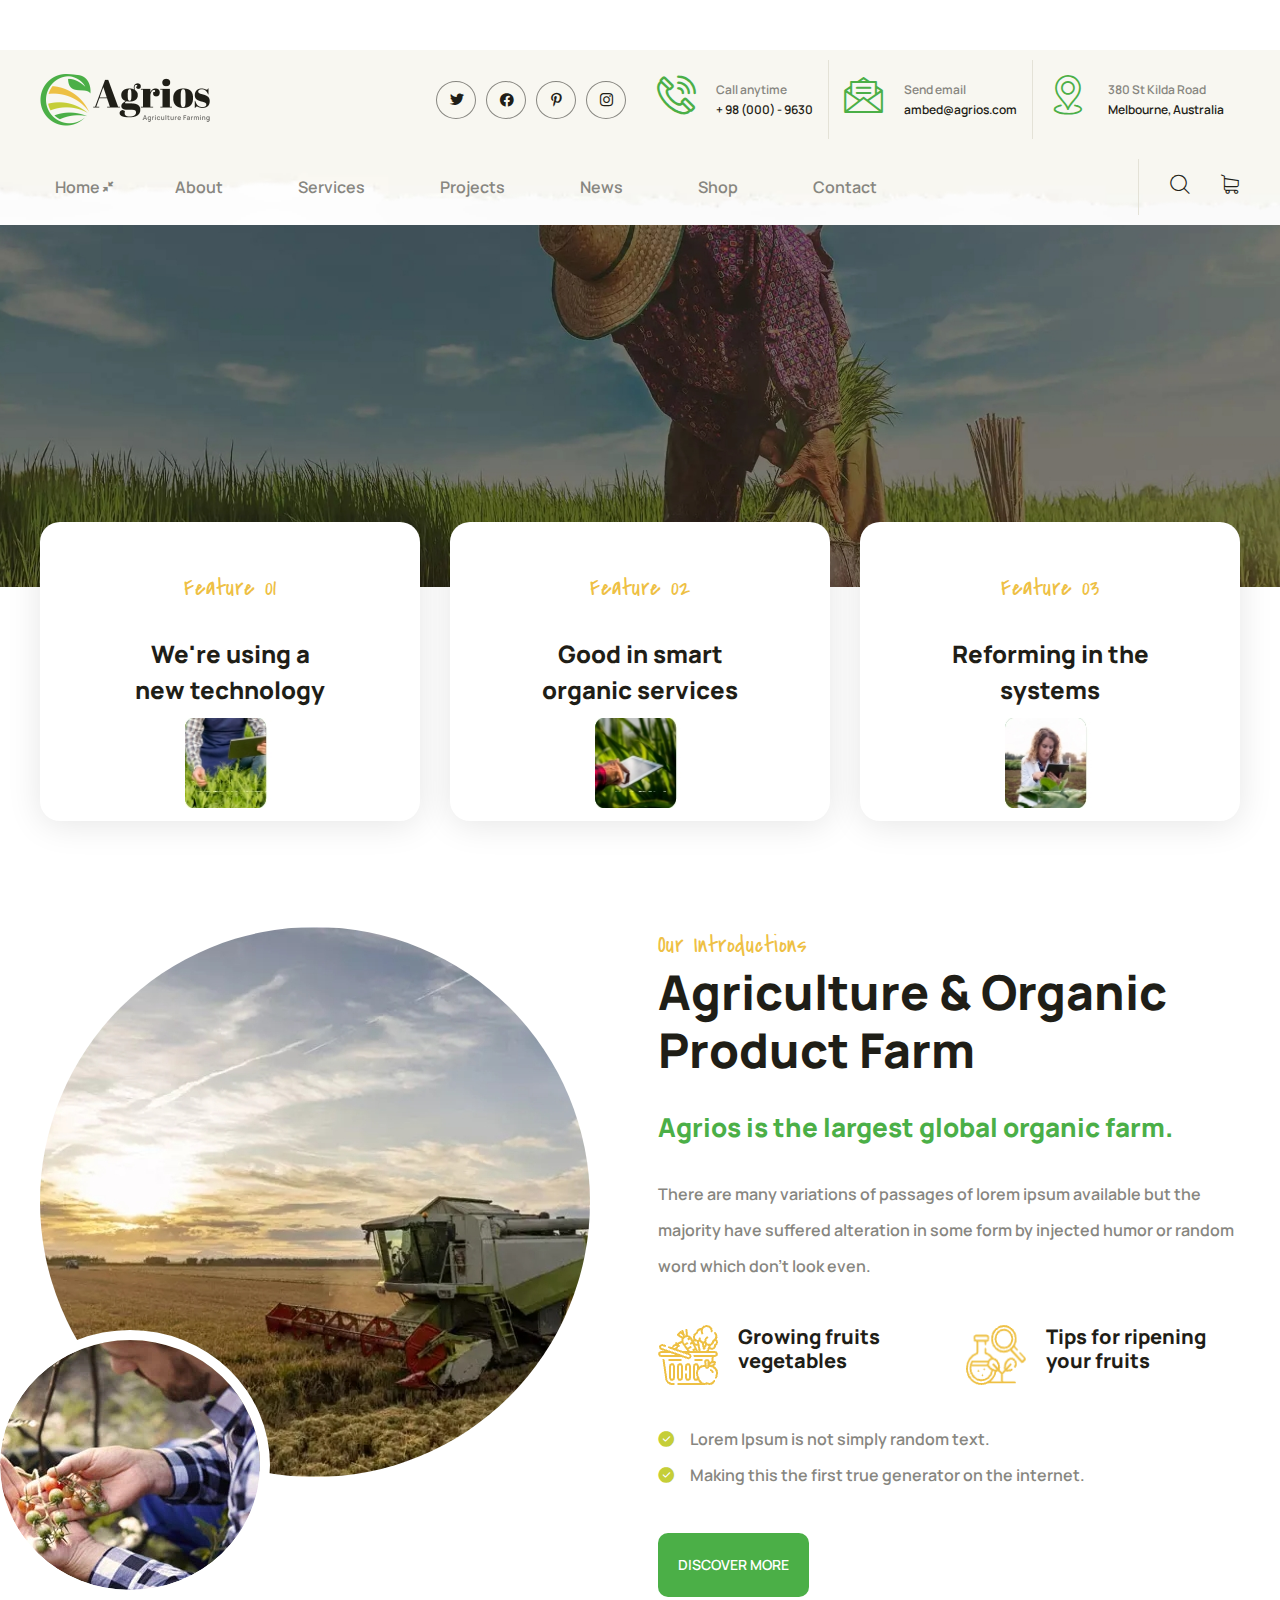
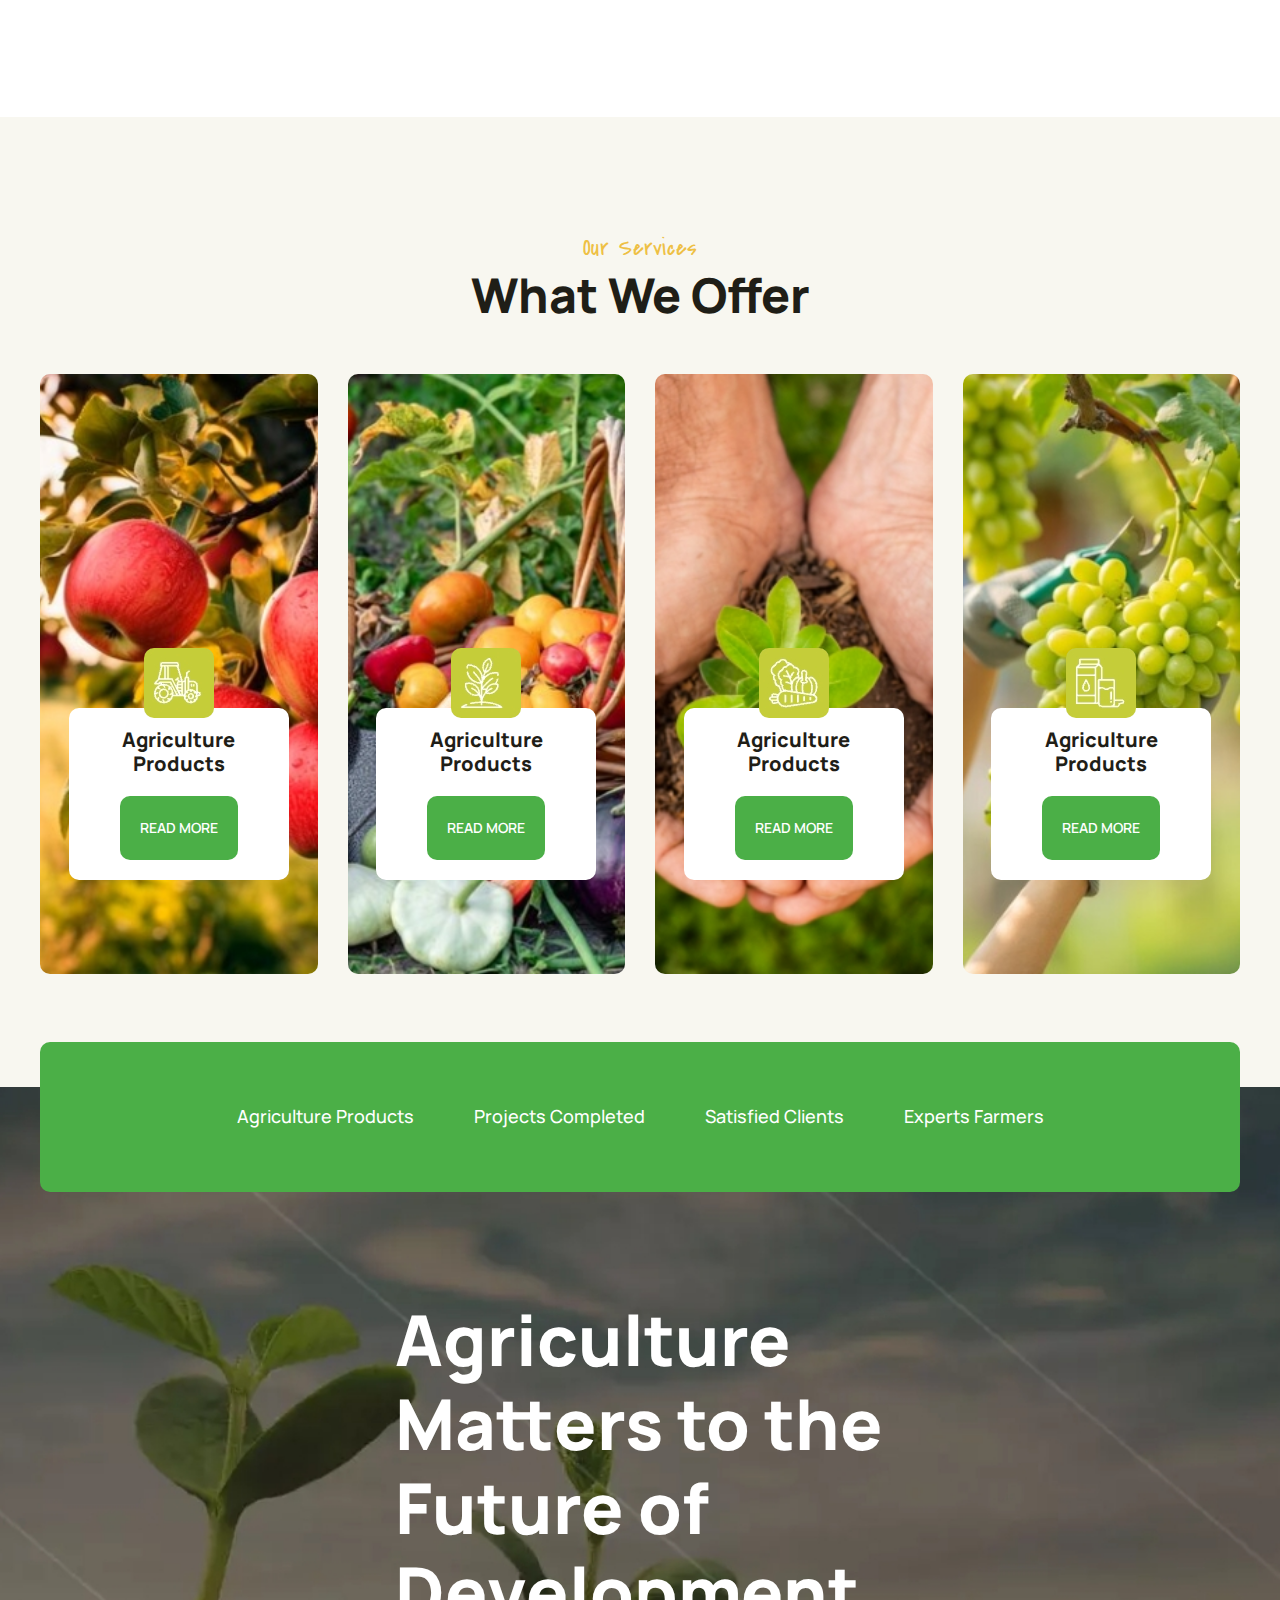
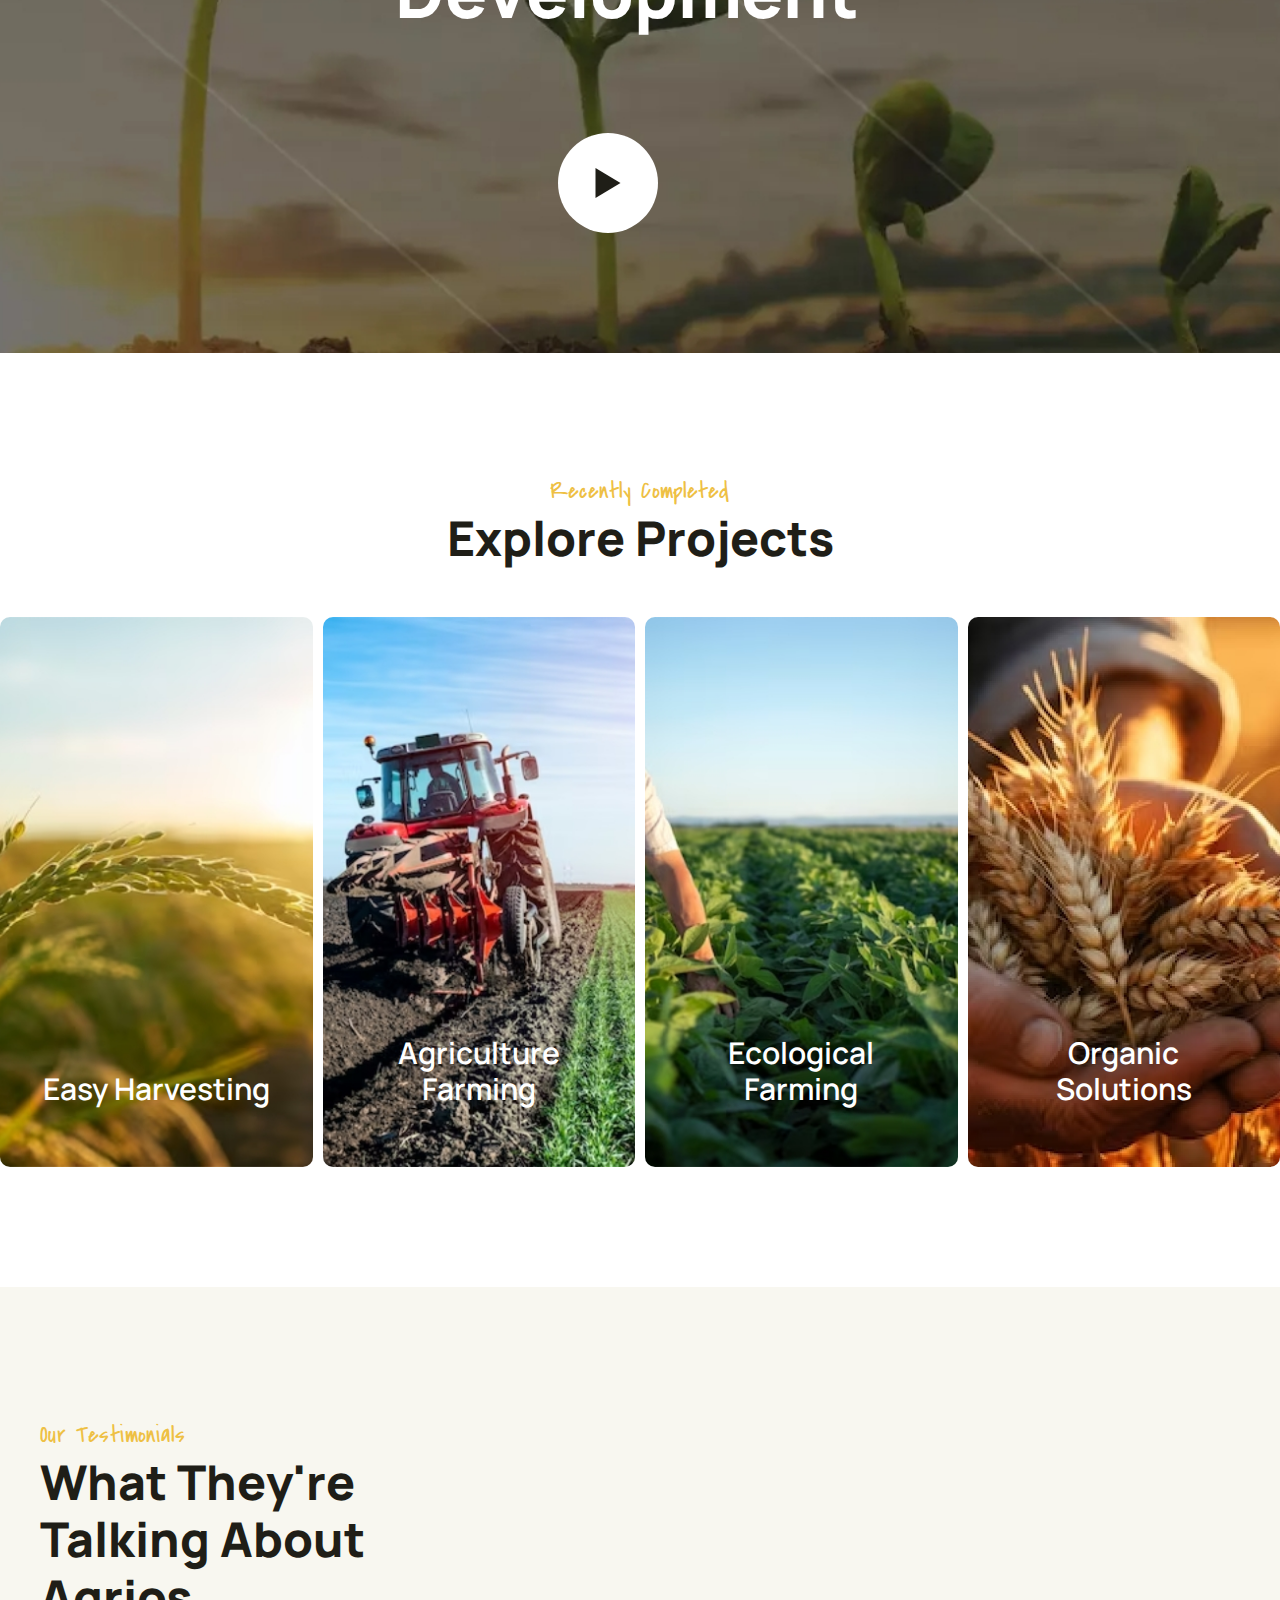
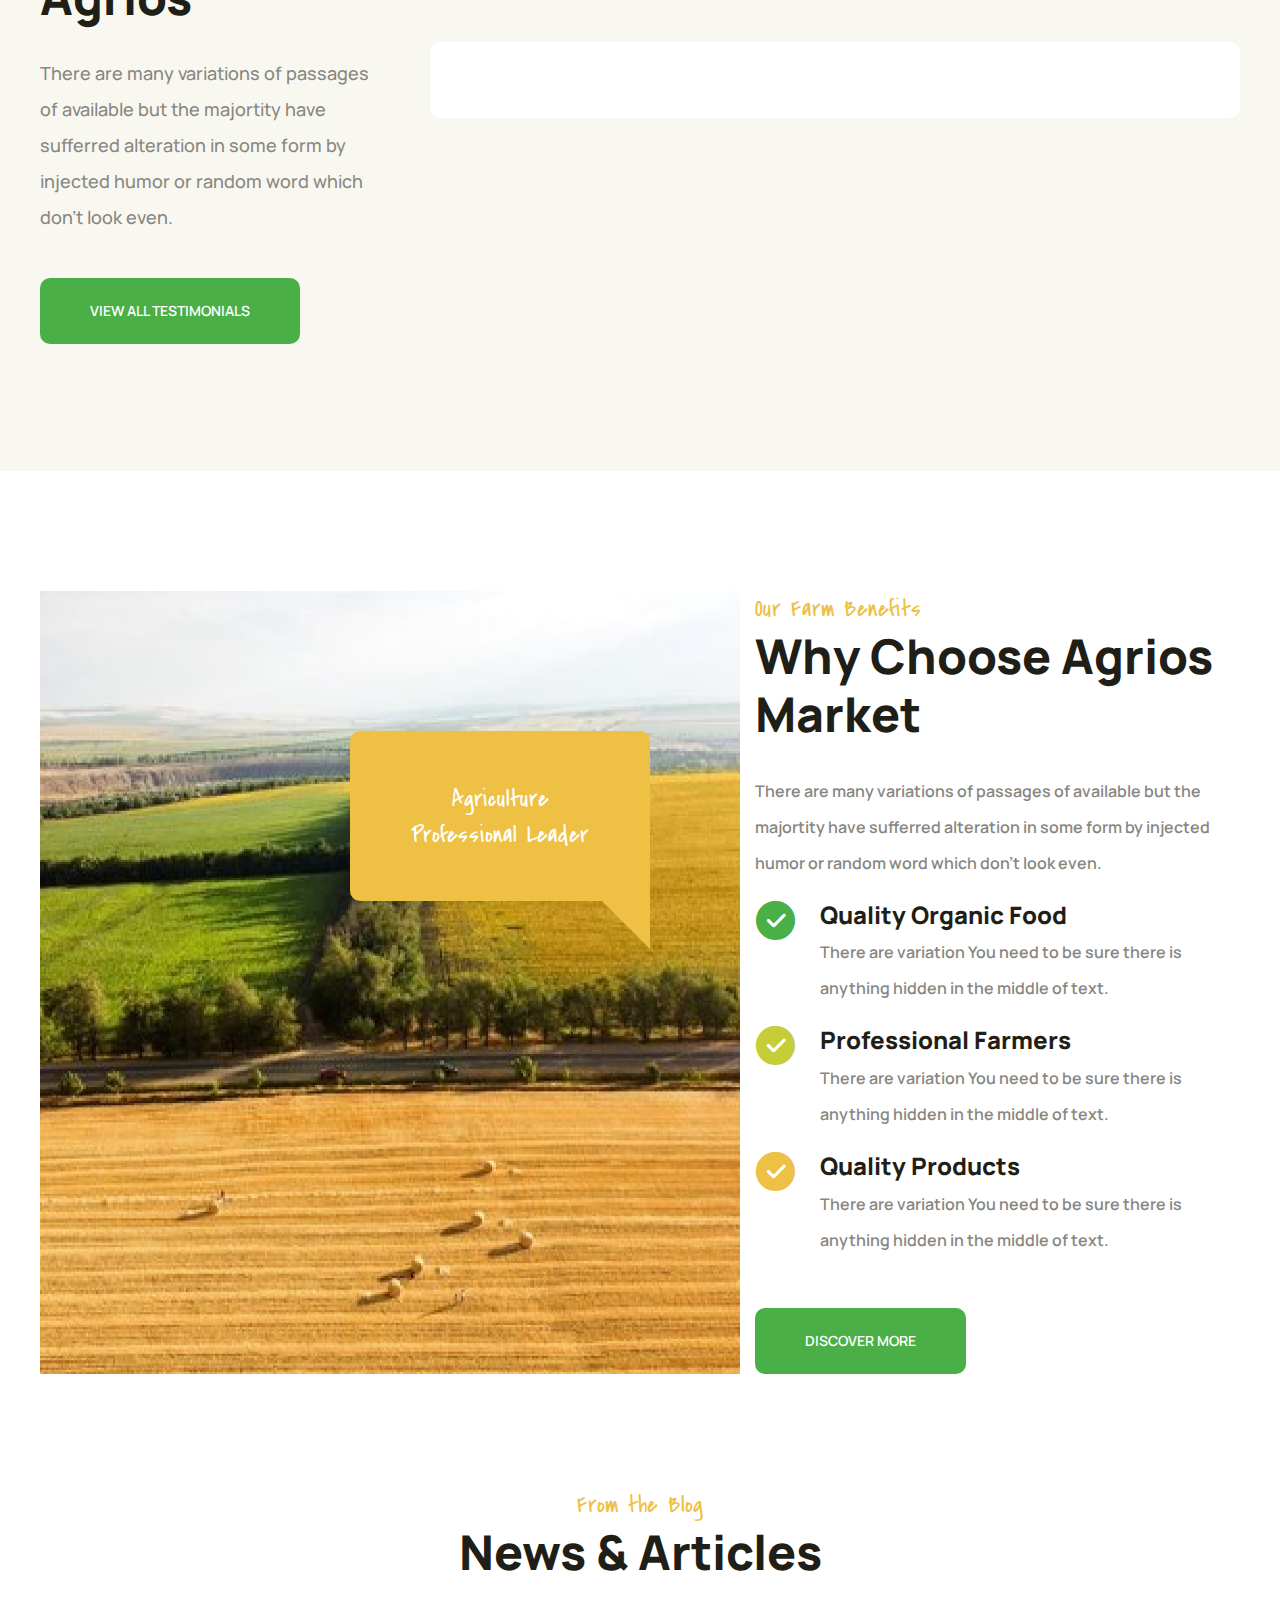
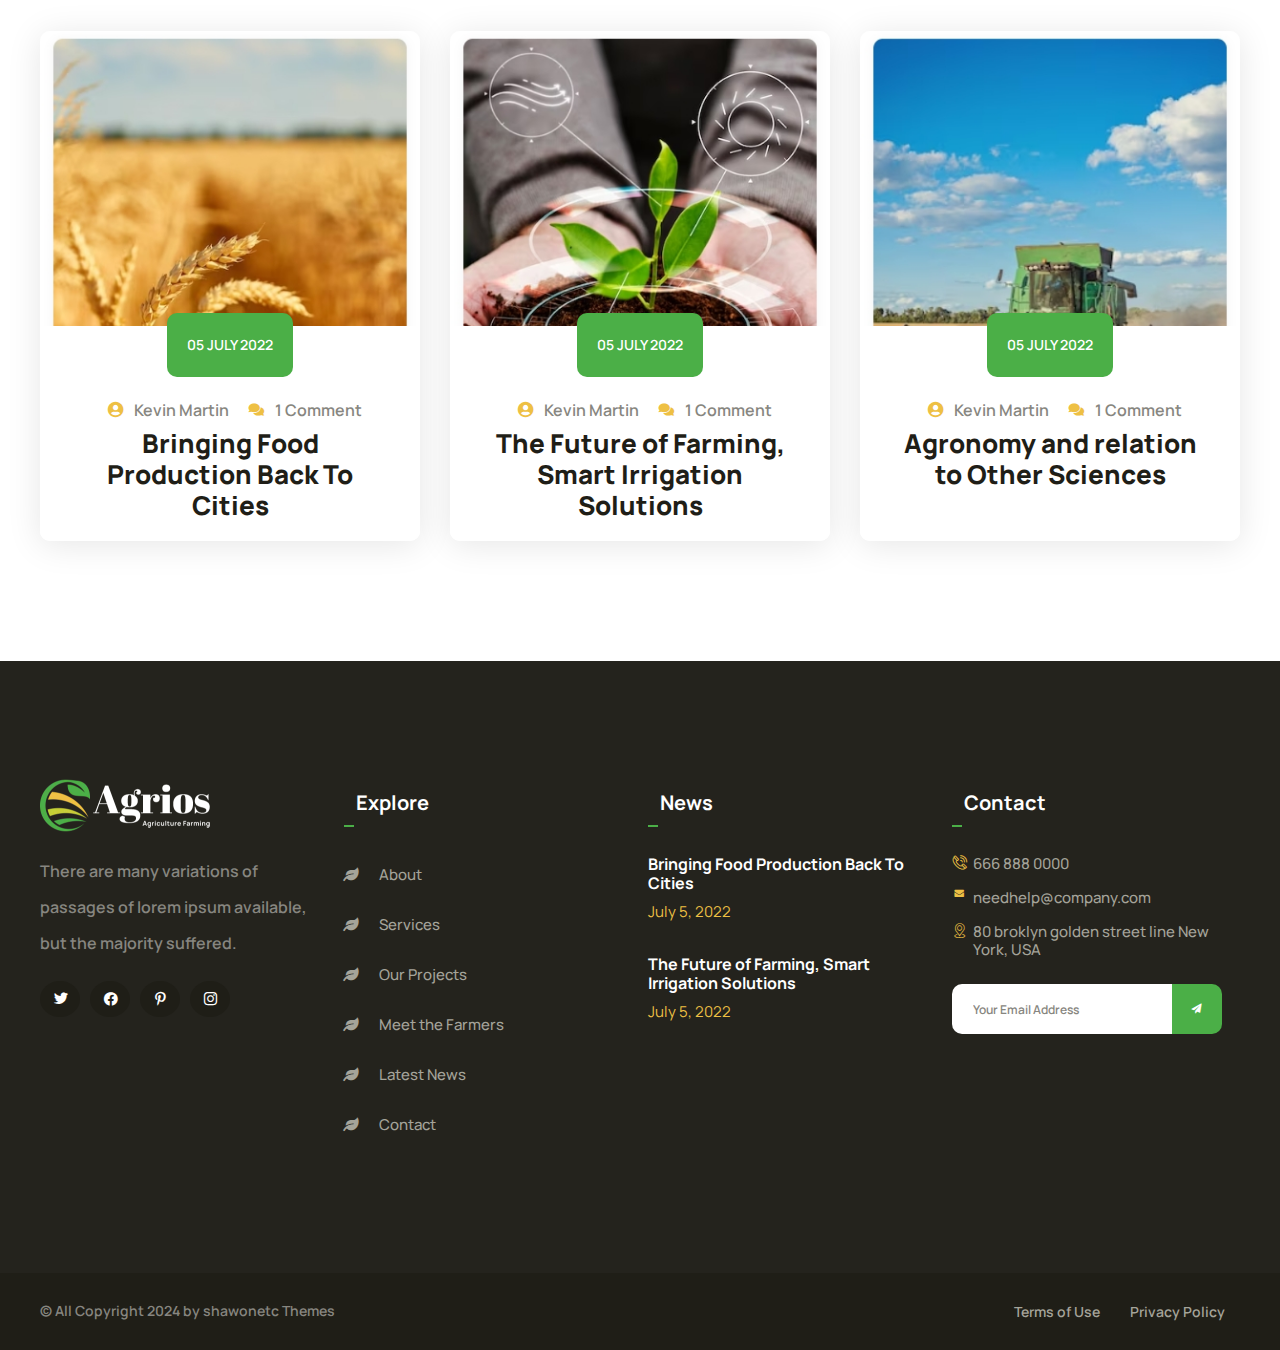
==== commit 40e7a596: "mobile" ====
--- a/index.html
+++ b/index.html
@@ -128,7 +128,7 @@
           </div>
         </div>
       </header>
-      <main class="main">
+       <main class="main">
         <section class="promo">
           <div class="owl-carousel">
             <div class="owl-carousel__item">
@@ -177,16 +177,16 @@
                 </div>
               </div>
             </div>
-            <!-- <div class="def-nav">
+             <!-- <div class="def-nav">
               <div class="owl-prev">prev</div>
               <div class="owl-next">next</div>
-            </div> -->
-            <!-- <div class="owl-dots">
+            </div>  -->
+             <!-- <div class="owl-dots">
                 <div class="owl-dot active"><span></span></div>
                 <div class="owl-dot"><span></span></div>
                 <div class="owl-dot"><span></span></div>
-            </div> -->
-          </div>
+            </div>  -->
+           </div>
         </section>
         <section class="about">
           <div class="about__container">
@@ -729,7 +729,7 @@
             </ul>
           </div>
         </div>
-      </footer>
+      </footer> 
     </div>
     <script
       src="https://cdnjs.cloudflare.com/ajax/libs/jquery/3.7.1/jquery.min.js"
--- a/css/style-fonts.css
+++ b/css/style-fonts.css
@@ -1,10 +1,10 @@
 @font-face {
   font-family: 'icomoon';
-  src:  url('fonts/icomoon.eot?8yxzxh');
-  src:  url('fonts/icomoon.eot?8yxzxh#iefix') format('embedded-opentype'),
-    url('fonts/icomoon.ttf?8yxzxh') format('truetype'),
-    url('fonts/icomoon.woff?8yxzxh') format('woff'),
-    url('fonts/icomoon.svg?8yxzxh#icomoon') format('svg');
+  src:  url('fonts/icomoon.eot?mn4oe9');
+  src:  url('fonts/icomoon.eot?mn4oe9#iefix') format('embedded-opentype'),
+    url('fonts/icomoon.ttf?mn4oe9') format('truetype'),
+    url('fonts/icomoon.woff?mn4oe9') format('woff'),
+    url('fonts/icomoon.svg?mn4oe9#icomoon') format('svg');
   font-weight: normal;
   font-style: normal;
   font-display: block;
@@ -73,3 +73,15 @@
 .icon-comments:before {
   content: "\e90f";
 }
+.icon-menu-close:before {
+  content: "\ea0d";
+}
+.icon-enlarge2:before {
+  content: "\e98b";
+}
+.icon-shrink2:before {
+  content: "\e98c";
+}
+.icon-menu:before {
+  content: "\ea7a";
+}
--- a/css/style.css
+++ b/css/style.css
@@ -137,7 +137,7 @@
   padding: 0 1.5rem;
 }
 
-body.checked {
+body.lock {
   overflow: hidden;
 }
 
@@ -167,7 +167,6 @@
   color: #EEC044;
   text-align: center;
   display: block;
-  text-align: center;
 }
 
 .text {
@@ -414,13 +413,26 @@
   padding: 11.8rem 1.5rem;
 }
 .footer__row {
-  display: flex;
-  justify-content: space-between;
-  align-items: flex-start;
   gap: 1.6rem;
-}
-.footer__colum {
-  flex: 1;
+  display: grid;
+  grid-template-columns: repeat(4, 1fr);
+}
+@media (max-width: 467px) {
+  .footer__row {
+    text-align: center;
+  }
+}
+@media (max-width: 767px) {
+  .footer__row {
+    grid-template-columns: repeat(2, 1fr);
+    gap: 3rem;
+    justify-items: center;
+  }
+}
+@media (max-width: 467px) {
+  .footer__row {
+    grid-template-columns: repeat(1, 1fr);
+  }
 }
 .footer__logo {
   margin-bottom: 2.1rem;
@@ -428,6 +440,11 @@
 .footer__social {
   display: flex;
   flex-direction: column;
+}
+@media (max-width: 467px) {
+  .footer__social {
+    align-items: center;
+  }
 }
 .footer__social i {
   color: #fff;
@@ -521,6 +538,11 @@
   justify-content: space-between;
   align-items: center;
 }
+@media (max-width: 467px) {
+  .footer__bottom .footer__container {
+    flex-direction: column;
+  }
+}
 .footer__bottom-copy {
   font-size: 1.4rem;
 }
@@ -616,11 +638,12 @@
   justify-content: space-between;
   align-items: center;
   gap: 4.5rem;
+  z-index: 50;
 }
 @media (max-width: 900px) {
   .nav__list {
     flex-direction: column;
-    background: rgba(243, 236, 236, 0.1843137255);
+    background: rgb(41, 40, 37);
     border-radius: 2rem;
     width: 20rem;
   }
@@ -737,7 +760,7 @@
 }
 
 .promo {
-  background-image: url("../../img/img-main/img-promo.jpeg");
+  background-image: url("../img/img-main/img-promo.jpeg");
   background-size: cover;
   background-position: center;
   padding: 18.1rem 0;
@@ -786,6 +809,9 @@
   content: "";
   position: absolute;
   background: url("../../img/img-main/img-decor-title.png");
+  background-size: cover;
+  background-position: center;
+  background-repeat: no-repeat;
   width: 9.6rem;
   height: 7.5rem;
   top: 7.4rem;
@@ -797,6 +823,11 @@
     right: 2.7rem;
   }
 }
+@media (max-width: 467px) {
+  .promo__title::before {
+    right: -5.3rem;
+  }
+}
 .promo__text {
   color: rgba(255, 255, 255, 0.7);
   margin-bottom: 4.4rem;
@@ -808,6 +839,9 @@
 .promo__img-decor {
   width: 11.5rem !important;
   height: 5.3rem;
+}
+.promo .owl-carousel {
+  z-index: 0;
 }
 .promo .owl-carousel__item {
   padding: 2rem 0;
@@ -859,6 +893,12 @@
   gap: 3rem;
   margin-top: -65px;
   margin-bottom: 10.6rem;
+  align-items: center;
+}
+@media (max-width: 467px) {
+  .about__container {
+    flex-direction: column;
+  }
 }
 .about__item {
   display: flex;
@@ -869,11 +909,23 @@
   box-shadow: 0rem 0.4rem 3.4rem rgba(0, 0, 0, 0.1);
   border-radius: 2rem;
   background: #fff;
+  min-height: 100%;
+}
+@media (max-width: 900px) {
+  .about__item {
+    padding: 2.8rem 4.1rem 1.3rem;
+  }
+}
+@media (max-width: 467px) {
+  .about__item {
+    width: 50%;
+  }
 }
 .about__subtitle {
   margin-bottom: 3rem;
 }
 .about__text {
+  flex: 1 1 auto;
   font-size: 2.4rem;
   font-weight: 800;
   color: #1F1E17;
@@ -891,6 +943,12 @@
   justify-content: space-between;
   gap: 3.5rem;
 }
+@media (max-width: 767px) {
+  .about-body__container {
+    flex-direction: column;
+    align-items: center;
+  }
+}
 .about-body__img {
   flex: 1;
   position: relative;
@@ -898,6 +956,11 @@
 .about-body__img-big {
   width: 55rem;
   border-radius: 50%;
+}
+@media (max-width: 467px) {
+  .about-body__img-big {
+    width: 40rem;
+  }
 }
 .about-body__img-small {
   position: absolute;
@@ -908,15 +971,39 @@
   border-radius: 50%;
   outline: 1rem solid #fff;
 }
+@media (max-width: 467px) {
+  .about-body__img-small {
+    bottom: -2.3rem;
+    left: -3rem;
+    width: 15rem;
+    height: 16rem;
+  }
+}
 .about-body__content {
   flex: 1;
   display: flex;
   flex-direction: column;
   align-items: flex-start;
+}
+@media (max-width: 767px) {
+  .about-body__content {
+    align-items: center;
+    padding: 10px 80px;
+  }
+}
+@media (max-width: 467px) {
+  .about-body__content {
+    padding: 10px;
+  }
 }
 .about-body__title {
   margin-bottom: 3.4rem;
   text-align: left;
+}
+@media (max-width: 767px) {
+  .about-body__title {
+    text-align: center;
+  }
 }
 .about-body__label {
   font-size: 2.6rem;
@@ -968,6 +1055,12 @@
 .offer__items {
   display: flex;
   gap: 3rem;
+  align-items: center;
+}
+@media (max-width: 767px) {
+  .offer__items {
+    flex-direction: column;
+  }
 }
 .offer__item {
   flex: 1;
@@ -977,6 +1070,23 @@
   border-radius: 1rem;
   height: 60rem;
   position: relative;
+}
+@media (max-width: 900px) {
+  .offer__item {
+    height: 40rem;
+  }
+}
+@media (max-width: 767px) {
+  .offer__item {
+    height: 50rem;
+    flex: auto;
+    width: 40%;
+  }
+}
+@media (max-width: 467px) {
+  .offer__item {
+    width: 50%;
+  }
 }
 .offer__body {
   background-color: #fff;
@@ -991,13 +1101,23 @@
 .offer__img {
   border-radius: 1rem;
   position: absolute;
-  top: -5rem;
+  top: -6rem;
   right: 50%;
   transform: translatex(50%);
 }
+@media (max-width: 900px) {
+  .offer__img {
+    top: -8rem;
+  }
+}
+@media (max-width: 900px) {
+  .offer__img {
+    top: -10rem;
+  }
+}
 
 .video {
-  background-image: url("../../img/img-main/section-video/bg-img.jpeg");
+  background-image: url("../img/img-main/section-video/bg-img.jpeg");
   background-size: cover;
   background-position: center;
   padding: 12rem 0;
@@ -1012,7 +1132,9 @@
   display: flex;
   justify-content: space-between;
   align-items: center;
-  gap: 10rem;
+  gap: 2rem;
+  flex-wrap: wrap;
+  justify-content: center;
 }
 .video__link {
   padding: 2rem;
@@ -1030,6 +1152,7 @@
   justify-content: space-between;
   align-items: center;
   gap: 10rem;
+  flex-direction: column;
 }
 .video__title {
   font-size: 7rem;
@@ -1037,6 +1160,12 @@
   color: #fff;
   line-height: 1.2;
   max-width: 49rem;
+}
+@media (max-width: 767px) {
+  .video__title {
+    font-size: 5rem;
+    text-align: center;
+  }
 }
 .video__icon {
   width: 10rem;
@@ -1045,6 +1174,11 @@
   background-color: #fff;
   position: relative;
   margin-right: 6.5rem;
+}
+@media (max-width: 767px) {
+  .video__icon {
+    margin: 0;
+  }
 }
 .video__icon span {
   position: absolute;
@@ -1067,7 +1201,13 @@
 }
 .projects__body {
   display: flex;
+  align-items: center;
   gap: 1rem;
+}
+@media (max-width: 767px) {
+  .projects__body {
+    flex-direction: column;
+  }
 }
 .projects__item {
   flex: 1;
@@ -1075,17 +1215,28 @@
   background-size: cover;
   background-position: center;
   border-radius: 1rem;
-  height: 55rem;
+  min-height: 55rem;
   display: flex;
   flex-direction: column;
   justify-content: flex-end;
   align-items: center;
   padding: 4rem;
+}
+@media (max-width: 767px) {
+  .projects__item {
+    width: 40%;
+  }
+}
+@media (max-width: 467px) {
+  .projects__item {
+    width: 50%;
+  }
 }
 .projects__text {
   font-size: 3rem;
   line-height: 1.2;
   color: #fff;
+  text-align: center;
 }
 
 .reviews {
@@ -1095,16 +1246,43 @@
   display: flex;
   padding: 13rem 1.5rem 12.7rem;
   gap: 6rem;
+  align-items: center;
+}
+@media (max-width: 1000px) {
+  .reviews__container {
+    gap: 1rem;
+  }
+}
+@media (max-width: 767px) {
+  .reviews__container {
+    flex-direction: column;
+    gap: 3rem;
+  }
 }
 .reviews__main {
   flex: 0 0 33rem;
 }
+@media (max-width: 767px) {
+  .reviews__main {
+    text-align: center;
+  }
+}
 .reviews__subtitle {
   text-align: left;
+}
+@media (max-width: 767px) {
+  .reviews__subtitle {
+    text-align: center;
+  }
 }
 .reviews__title {
   text-align: left;
   margin-bottom: 3rem;
+}
+@media (max-width: 767px) {
+  .reviews__title {
+    text-align: center;
+  }
 }
 .reviews__text {
   margin-bottom: 4.3rem;
@@ -1118,16 +1296,33 @@
   display: flex;
   gap: 4.5rem;
 }
+@media (max-width: 767px) {
+  .reviews__item {
+    flex-direction: column;
+    align-items: center;
+    padding: 6rem 0;
+  }
+}
 .reviews__body {
   flex: 1;
-  padding: 3.8rem 5rem;
+  padding: 3.8rem 3rem;
   border-radius: 1rem;
   background-color: #fff;
   height: 100%;
 }
+@media (max-width: 1000px) {
+  .reviews__body {
+    padding: 3.8rem 1rem;
+  }
+}
 .reviews__body .owl-nav {
   display: flex;
   gap: 1rem;
+}
+@media (max-width: 767px) {
+  .reviews__body .owl-nav {
+    justify-content: center;
+  }
 }
 .reviews__body .owl-nav .owl-prev,
 .reviews__body .owl-nav .owl-next {
@@ -1181,6 +1376,12 @@
   left: 34px;
   background: #4baf47;
 }
+@media (max-width: 767px) {
+  .reviews__carousel-img::before {
+    bottom: -19px;
+    left: 21px;
+  }
+}
 
 .carousel-body__info {
   display: flex;
@@ -1198,9 +1399,21 @@
   display: flex;
   padding: 12rem 1.5rem 11.3rem;
 }
+@media (max-width: 767px) {
+  .benefits__container {
+    flex-direction: column;
+    align-items: center;
+    gap: 2rem;
+  }
+}
 .benefits__img {
   flex: 0 0 70rem;
   position: relative;
+}
+@media (max-width: 1000px) {
+  .benefits__img {
+    flex: 0 0 50rem;
+  }
 }
 .benefits__img img {
   height: 100%;
@@ -1218,6 +1431,13 @@
   top: 14rem;
   left: 31rem;
 }
+@media (max-width: 1000px) {
+  .benefits__slogan {
+    width: 21rem;
+    height: 16rem;
+    left: 23rem;
+  }
+}
 .benefits__slogan::before {
   content: "";
   position: absolute;
@@ -1242,15 +1462,35 @@
   flex: 1;
   padding: 0 1.5rem;
 }
+@media (max-width: 767px) {
+  .benefits__body {
+    text-align: center;
+  }
+}
 .benefits__subtitle {
   text-align: left;
+}
+@media (max-width: 767px) {
+  .benefits__subtitle {
+    text-align: center;
+  }
 }
 .benefits__title {
   text-align: left;
   margin-bottom: 3rem;
 }
+@media (max-width: 767px) {
+  .benefits__title {
+    text-align: center;
+  }
+}
 .benefits__list {
   margin-bottom: 3rem;
+}
+@media (max-width: 767px) {
+  .benefits__list {
+    text-align: left;
+  }
 }
 .benefits .btn {
   padding: 1.5rem 5rem;
@@ -1291,6 +1531,12 @@
 .news__items {
   display: flex;
   gap: 3rem;
+}
+@media (max-width: 767px) {
+  .news__items {
+    flex-direction: column;
+    align-items: center;
+  }
 }
 .news__item {
   flex: 1;
@@ -1303,13 +1549,30 @@
   background-repeat: no-repeat;
   display: flex;
   align-items: flex-end;
+  overflow: hidden;
+}
+@media (max-width: 767px) {
+  .news__item {
+    flex: auto;
+    width: 45%;
+  }
+}
+@media (max-width: 467px) {
+  .news__item {
+    width: 80%;
+  }
 }
 .news__body {
   height: 21.5rem;
   background-color: #fff;
-  padding: 0 4.6rem 4.1rem;
+  padding: 0 3.6rem 4.1rem;
   width: 100%;
   text-align: center;
+}
+@media (max-width: 900px) {
+  .news__body {
+    padding: 0 2.6rem 2.1rem;
+  }
 }
 .news__body .btn {
   margin: -4.8rem 0 1.5rem 0;
@@ -1322,6 +1585,7 @@
   display: flex;
   gap: 1rem;
   align-items: center;
+  justify-content: center;
 }
 .news__text {
   font-size: 2.6rem;
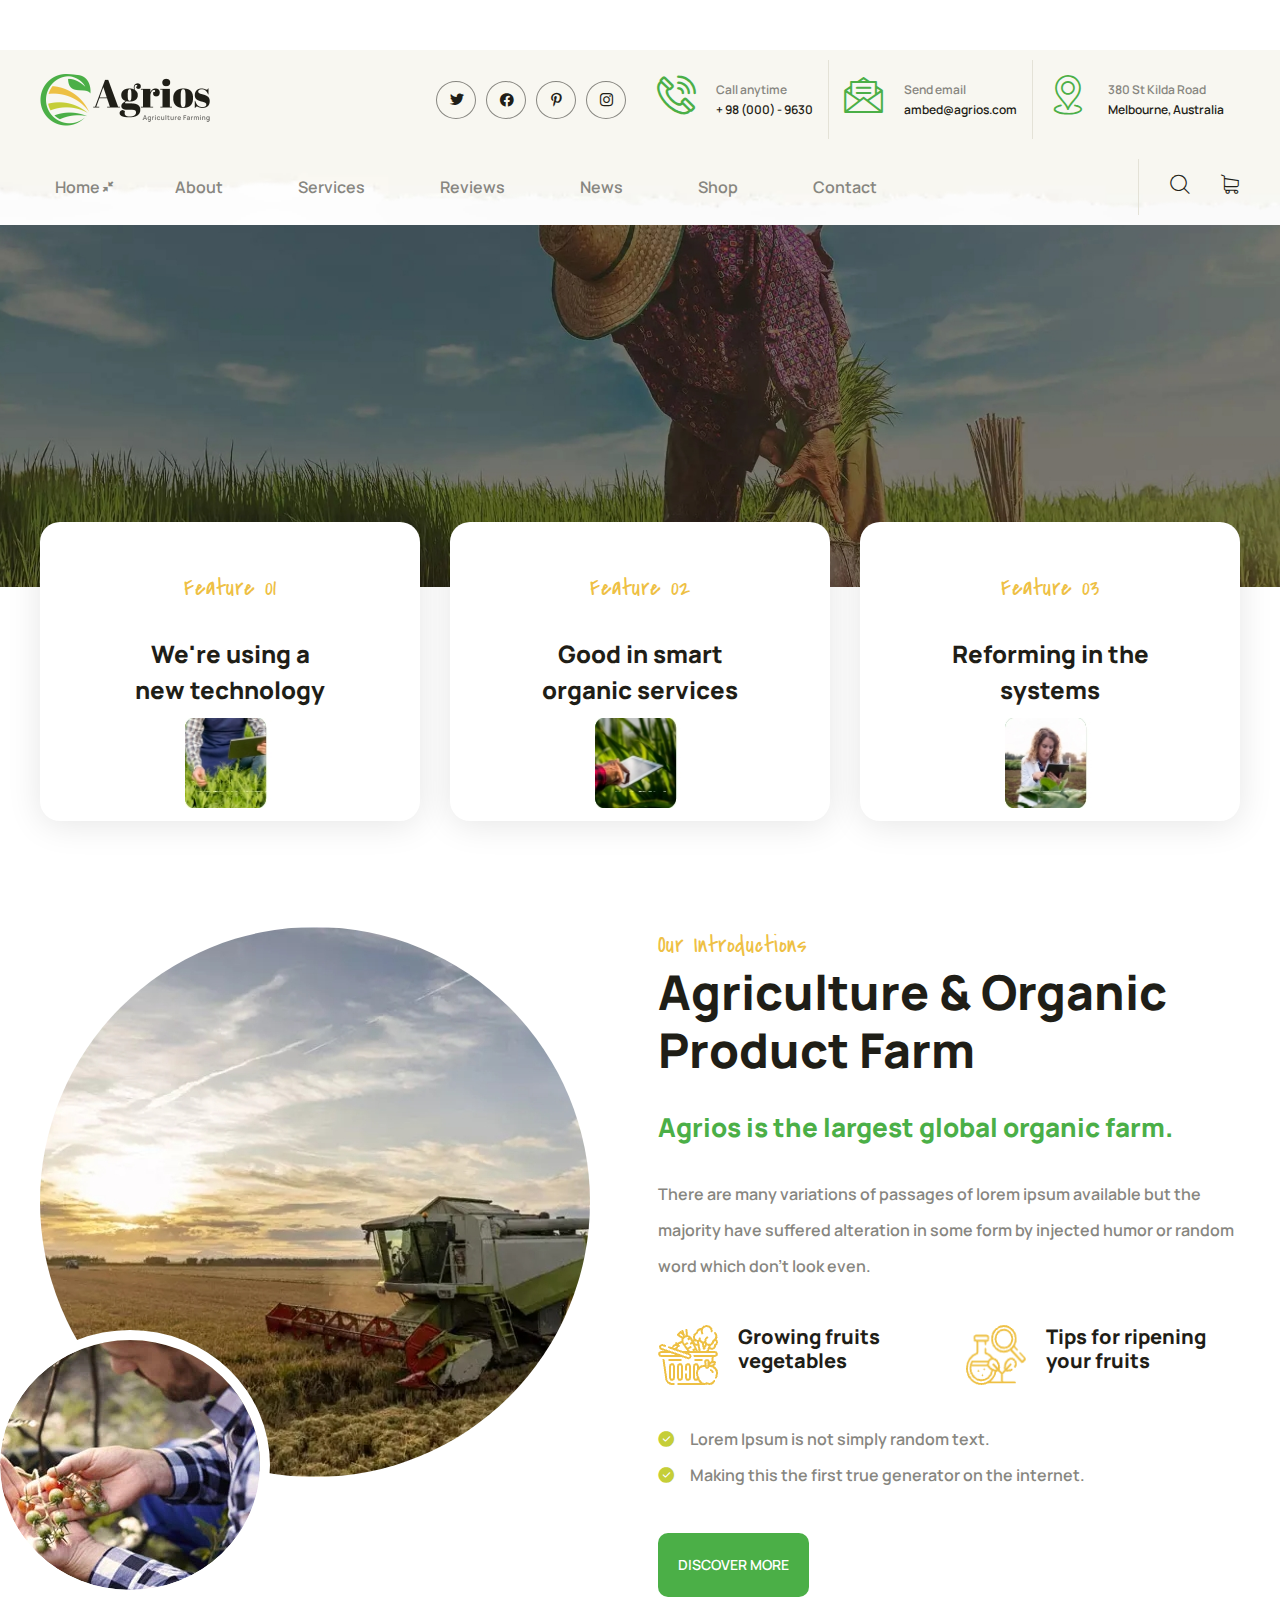
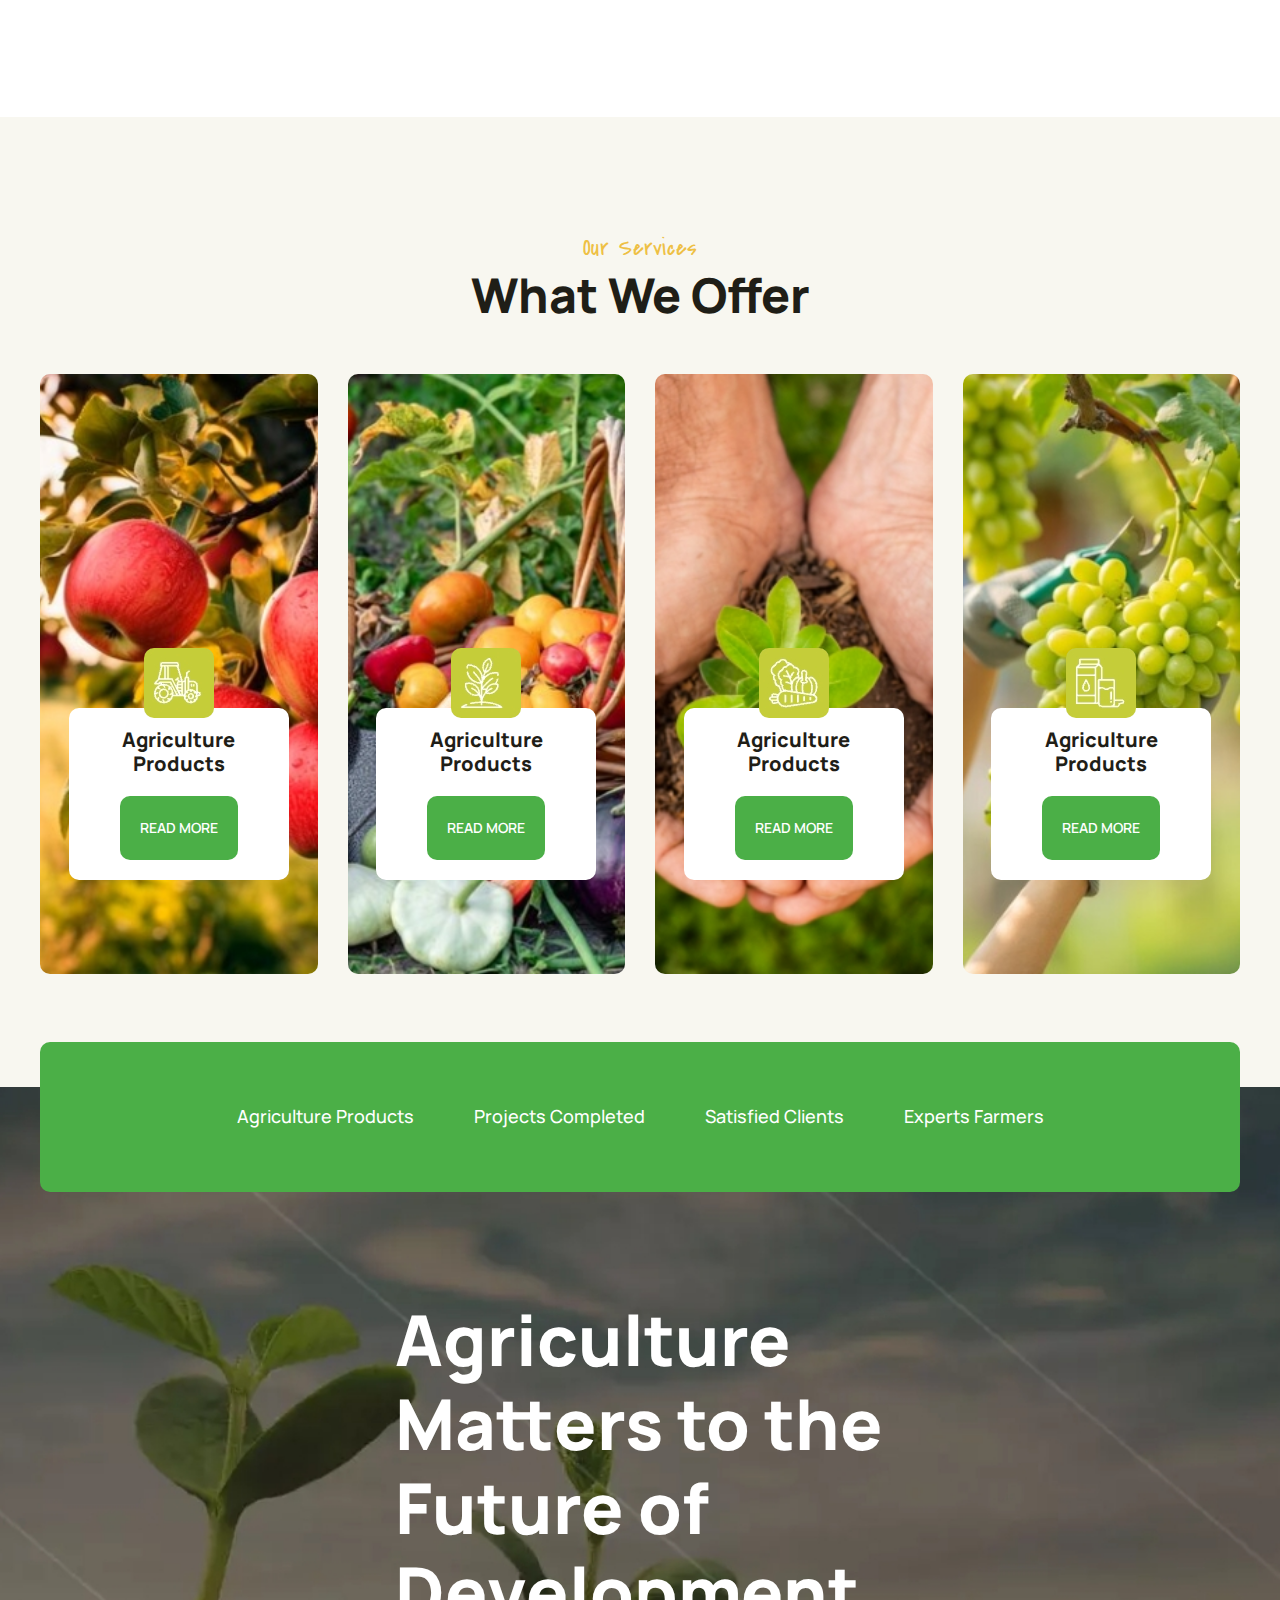
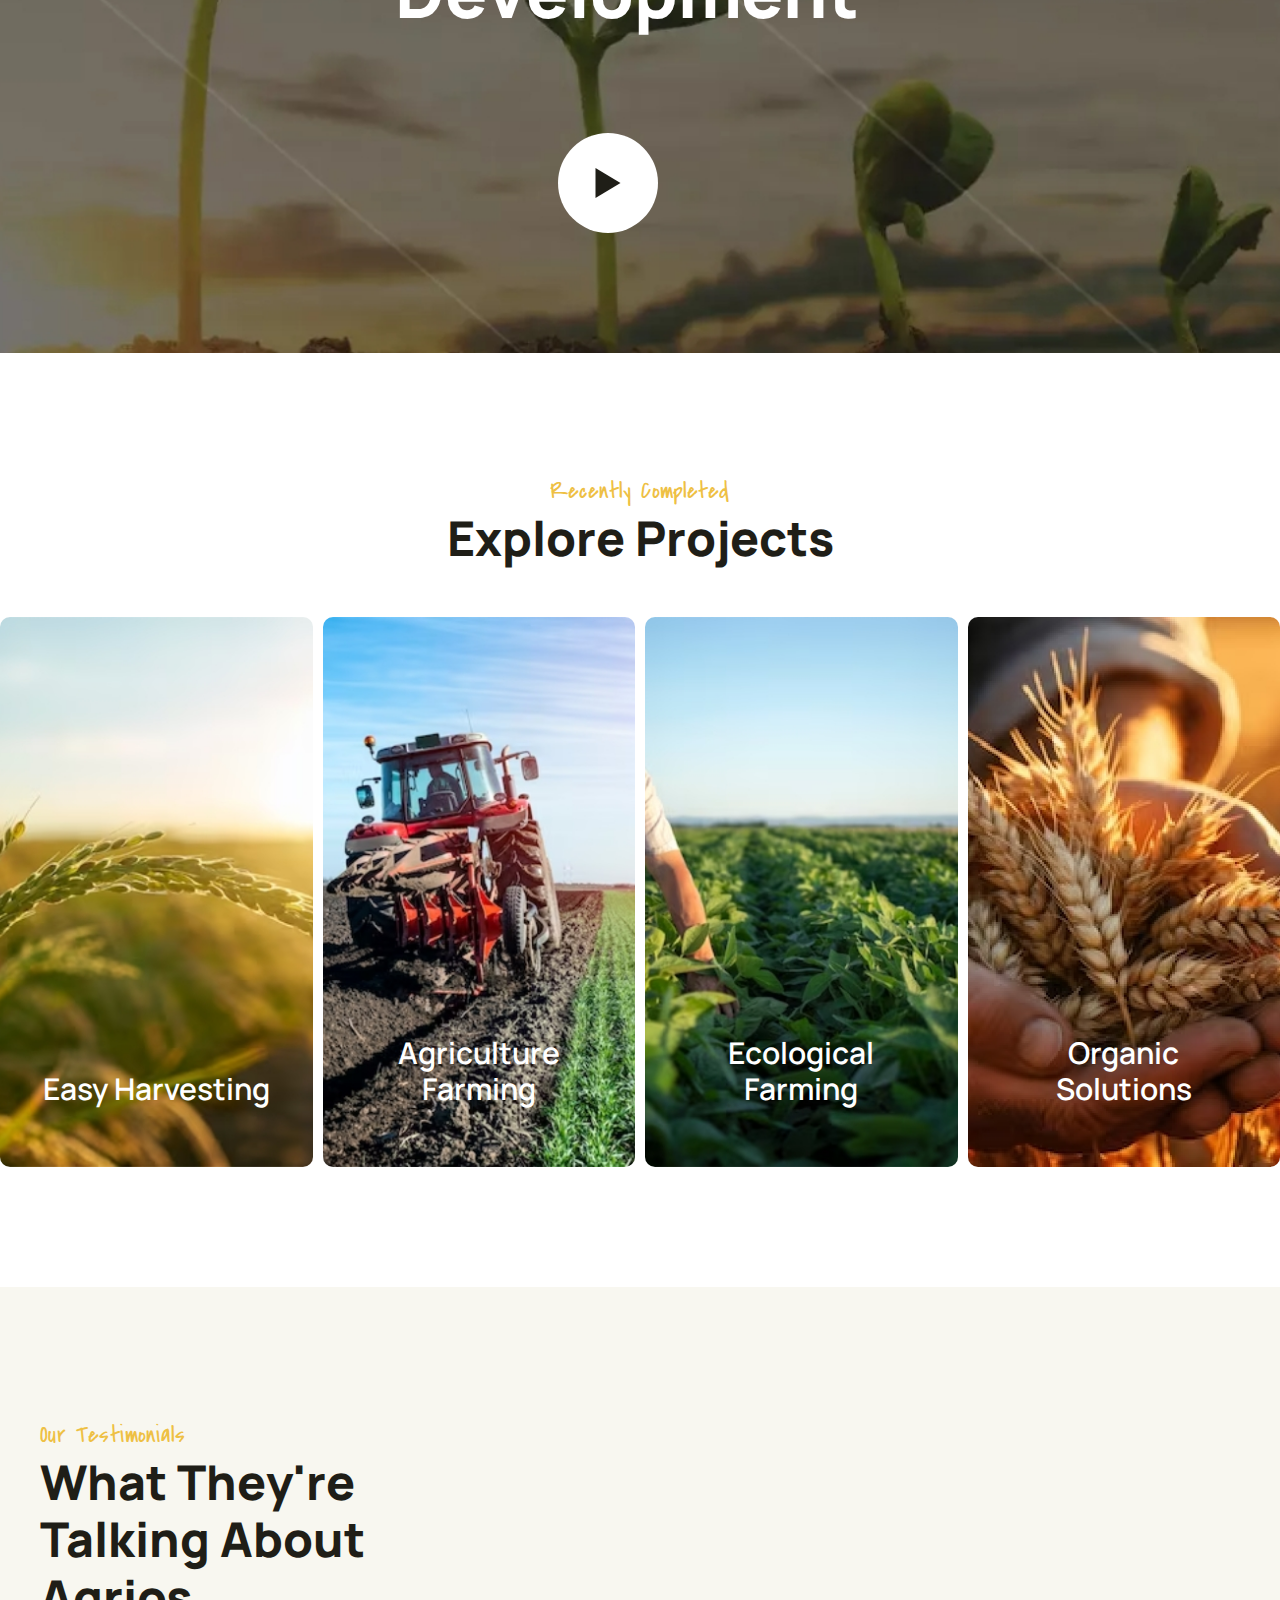
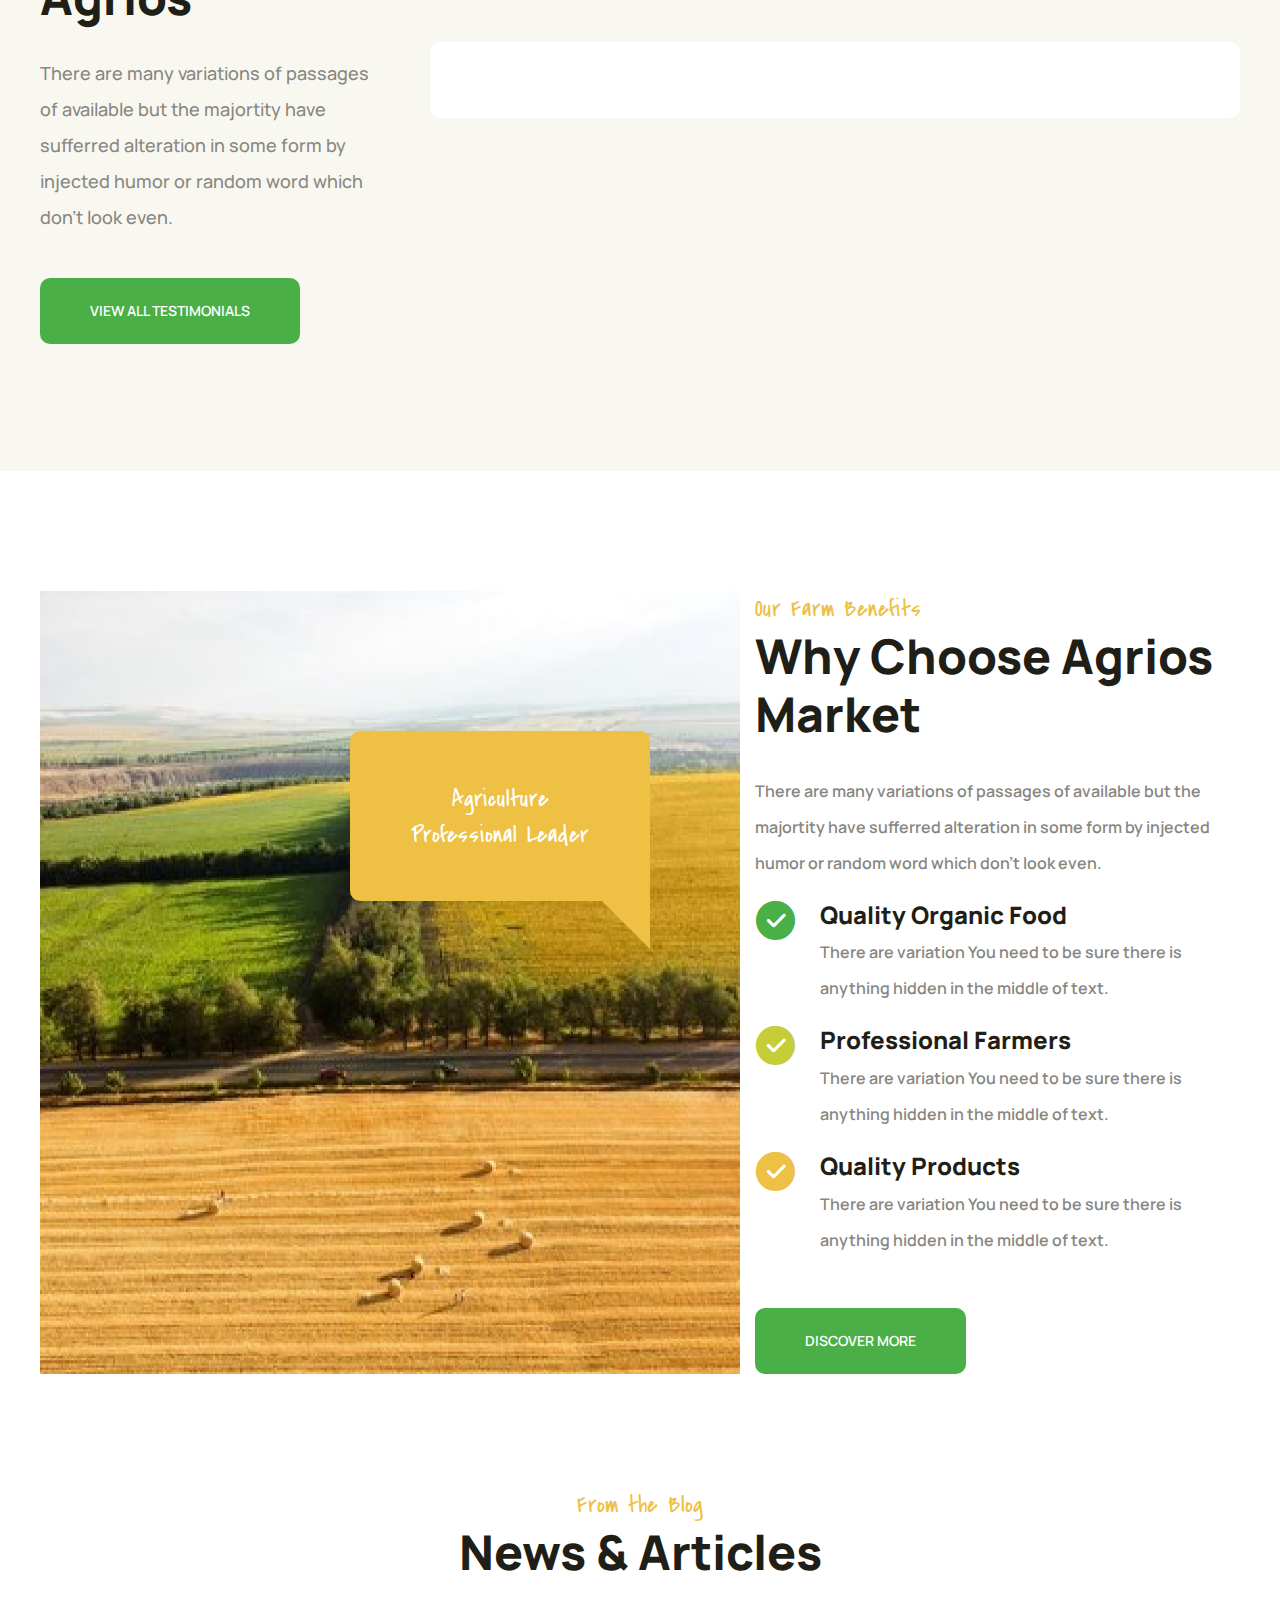
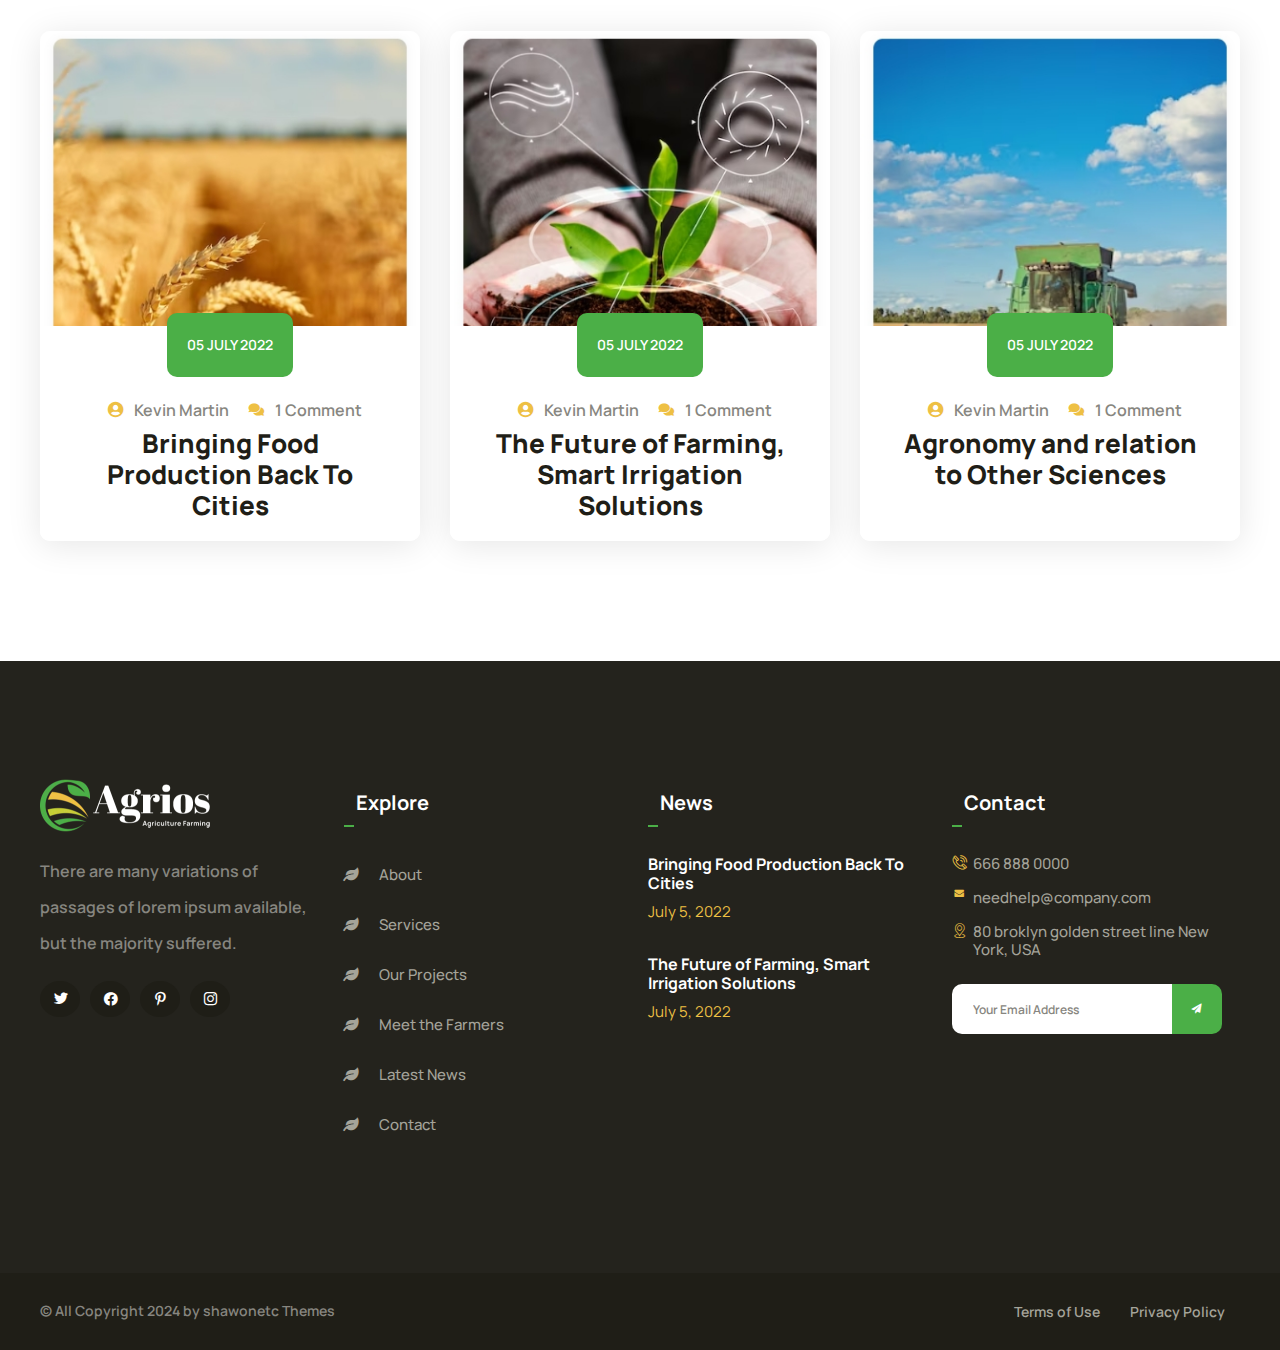
==== commit 389c9364: "reviews" ====
--- a/index.html
+++ b/index.html
@@ -87,7 +87,7 @@
             <nav class="nav">
               <ul class="nav__list">
                 <li class="nav__item">
-                  <a href="#" class="nav__link drop-btn">Home</a>
+                  <a href="index.html" class="nav__link drop-btn">Home</a>
                   <ul>
                     <li><a href="#">Hello</a></li>
                     <li><a href="#">Hello</a></li>
@@ -104,7 +104,7 @@
                   <a href="#" class="nav__link">Services</a>
                 </li>
                 <li class="nav__item">
-                  <a href="#" class="nav__link">Projects</a>
+                  <a href="reviews.html" class="nav__link">Reviews</a>
                 </li>
                 <li class="nav__item">
                   <a href="#" class="nav__link">News</a>
--- a/css/style.css
+++ b/css/style.css
@@ -1357,7 +1357,7 @@
   max-width: 52rem;
 }
 .reviews__carousel-img {
-  width: 12.6rem;
+  min-width: 12.6rem;
   height: 12.6rem;
   border: 0.5rem solid #fff;
   border-radius: 50%;
@@ -1592,4 +1592,27 @@
   font-weight: 800;
   line-height: 1.2;
   color: #1F1E17;
+}
+
+.reviews__container-grid {
+  display: grid;
+  grid-template-columns: repeat(auto-fit, minmax(500px, 1fr));
+  justify-items: center;
+  justify-content: center;
+  gap: 5rem;
+  padding: 3rem 0;
+  background-color: #fff;
+}
+.reviews__container-grid .reviews__item {
+  box-shadow: 0rem 0.4rem 3.4rem rgba(0, 0, 0, 0.1);
+  border-radius: 1rem;
+  padding: 3rem 1rem;
+}
+.hidden {
+  display: none;
+}
+
+.text-align {
+  text-align: center;
+  padding-bottom: 3rem;
 }/*# sourceMappingURL=style.css.map */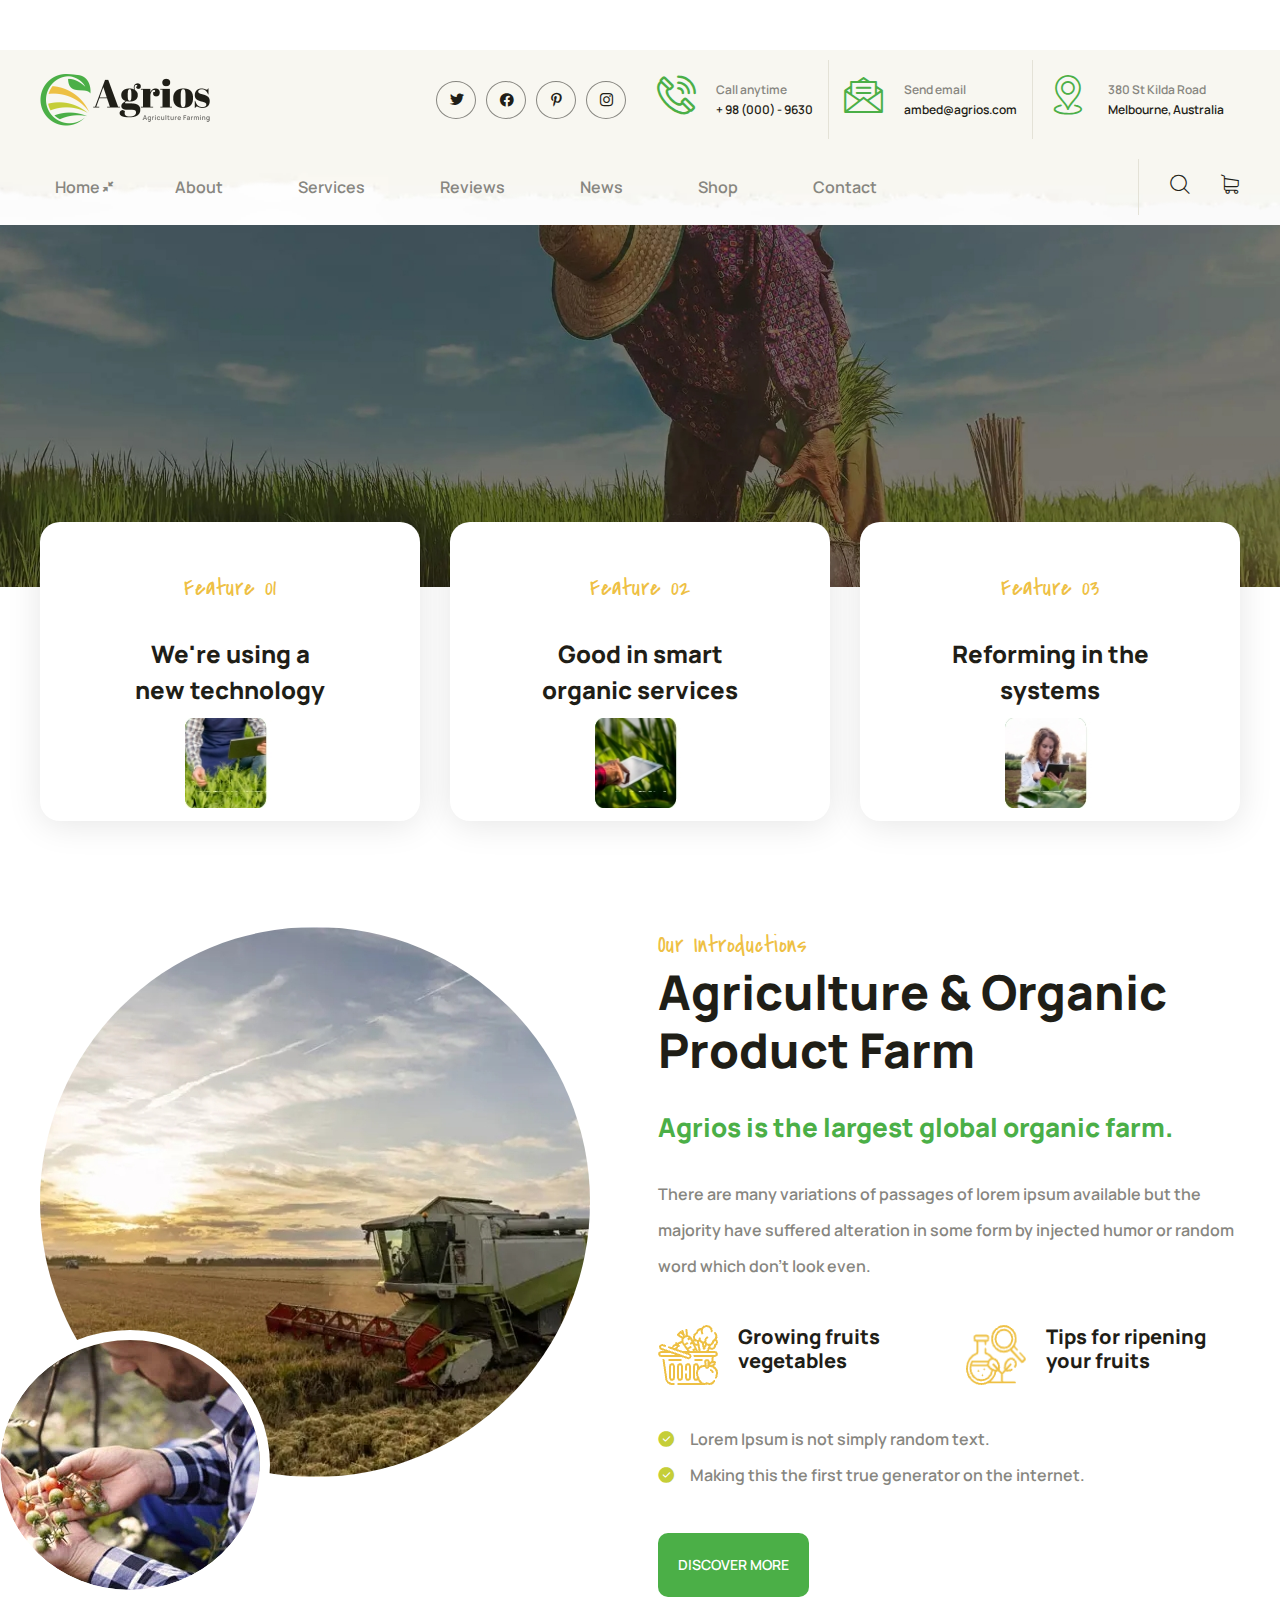
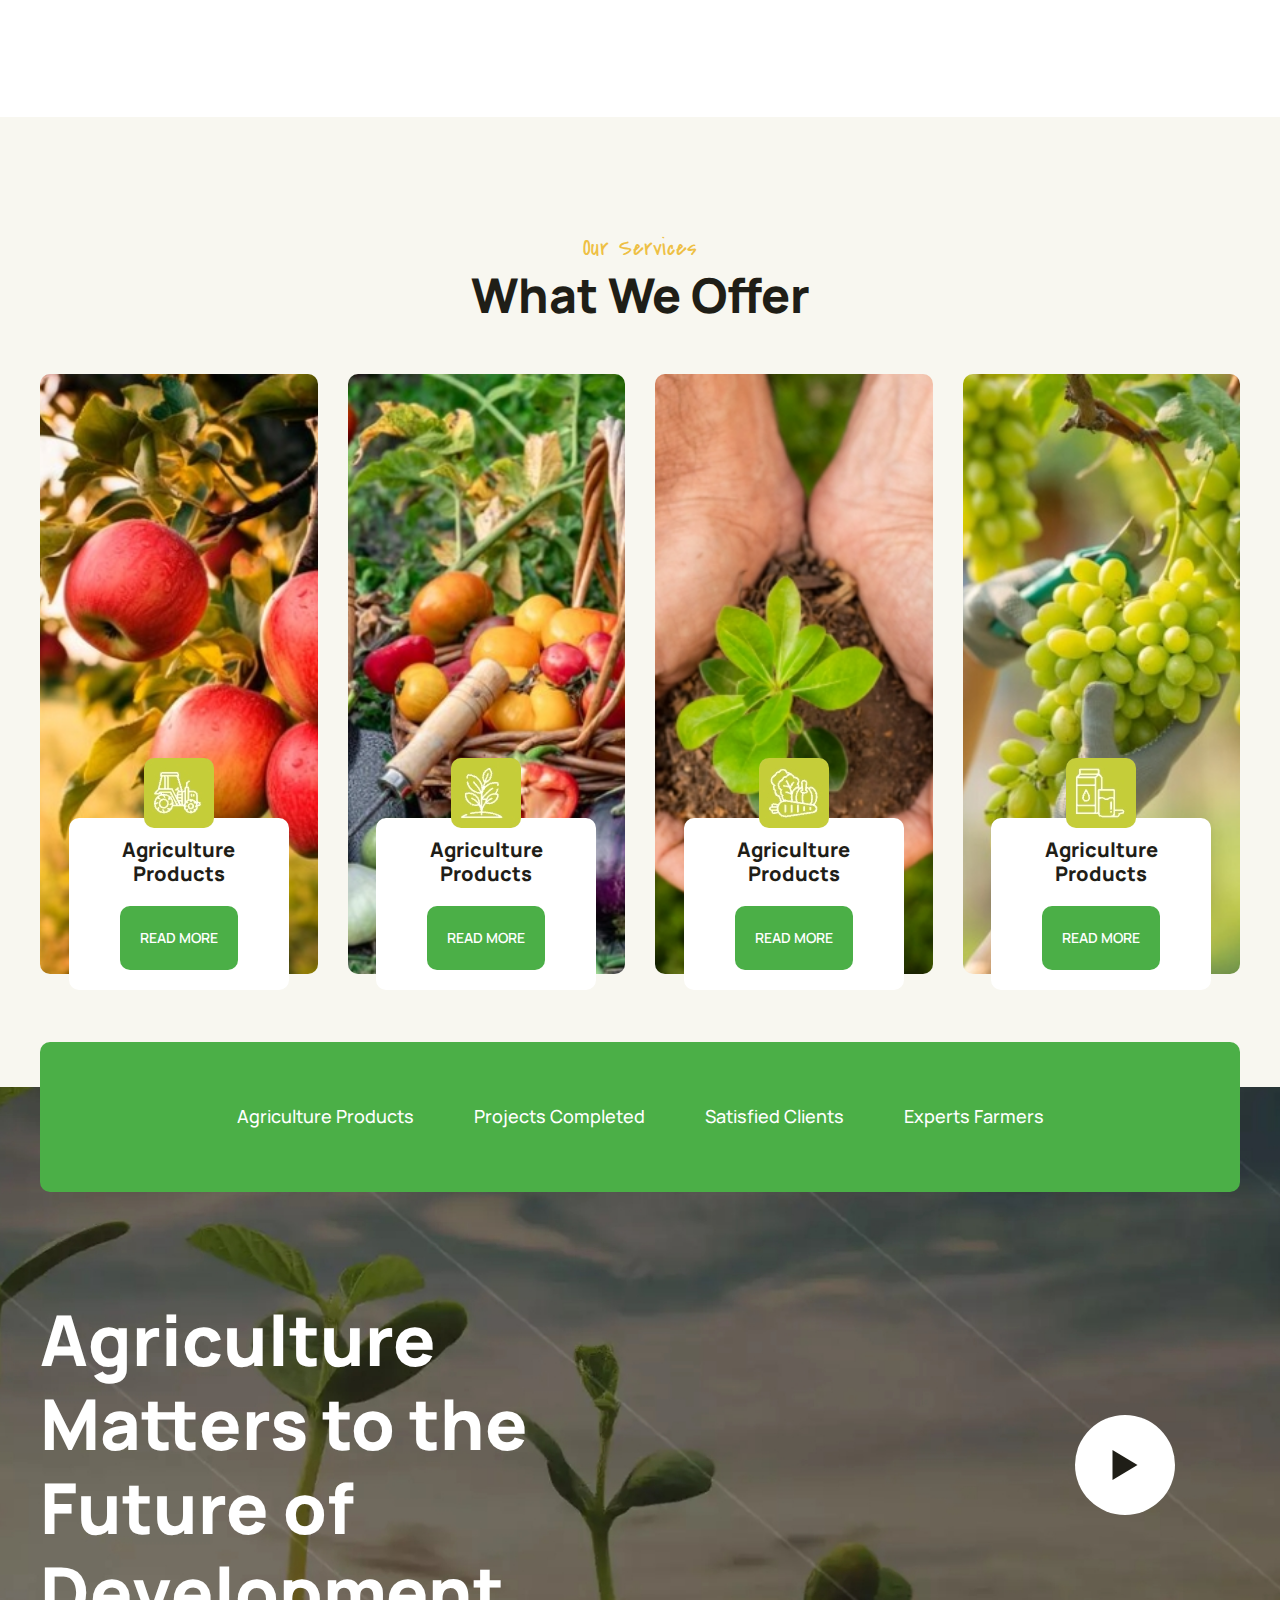
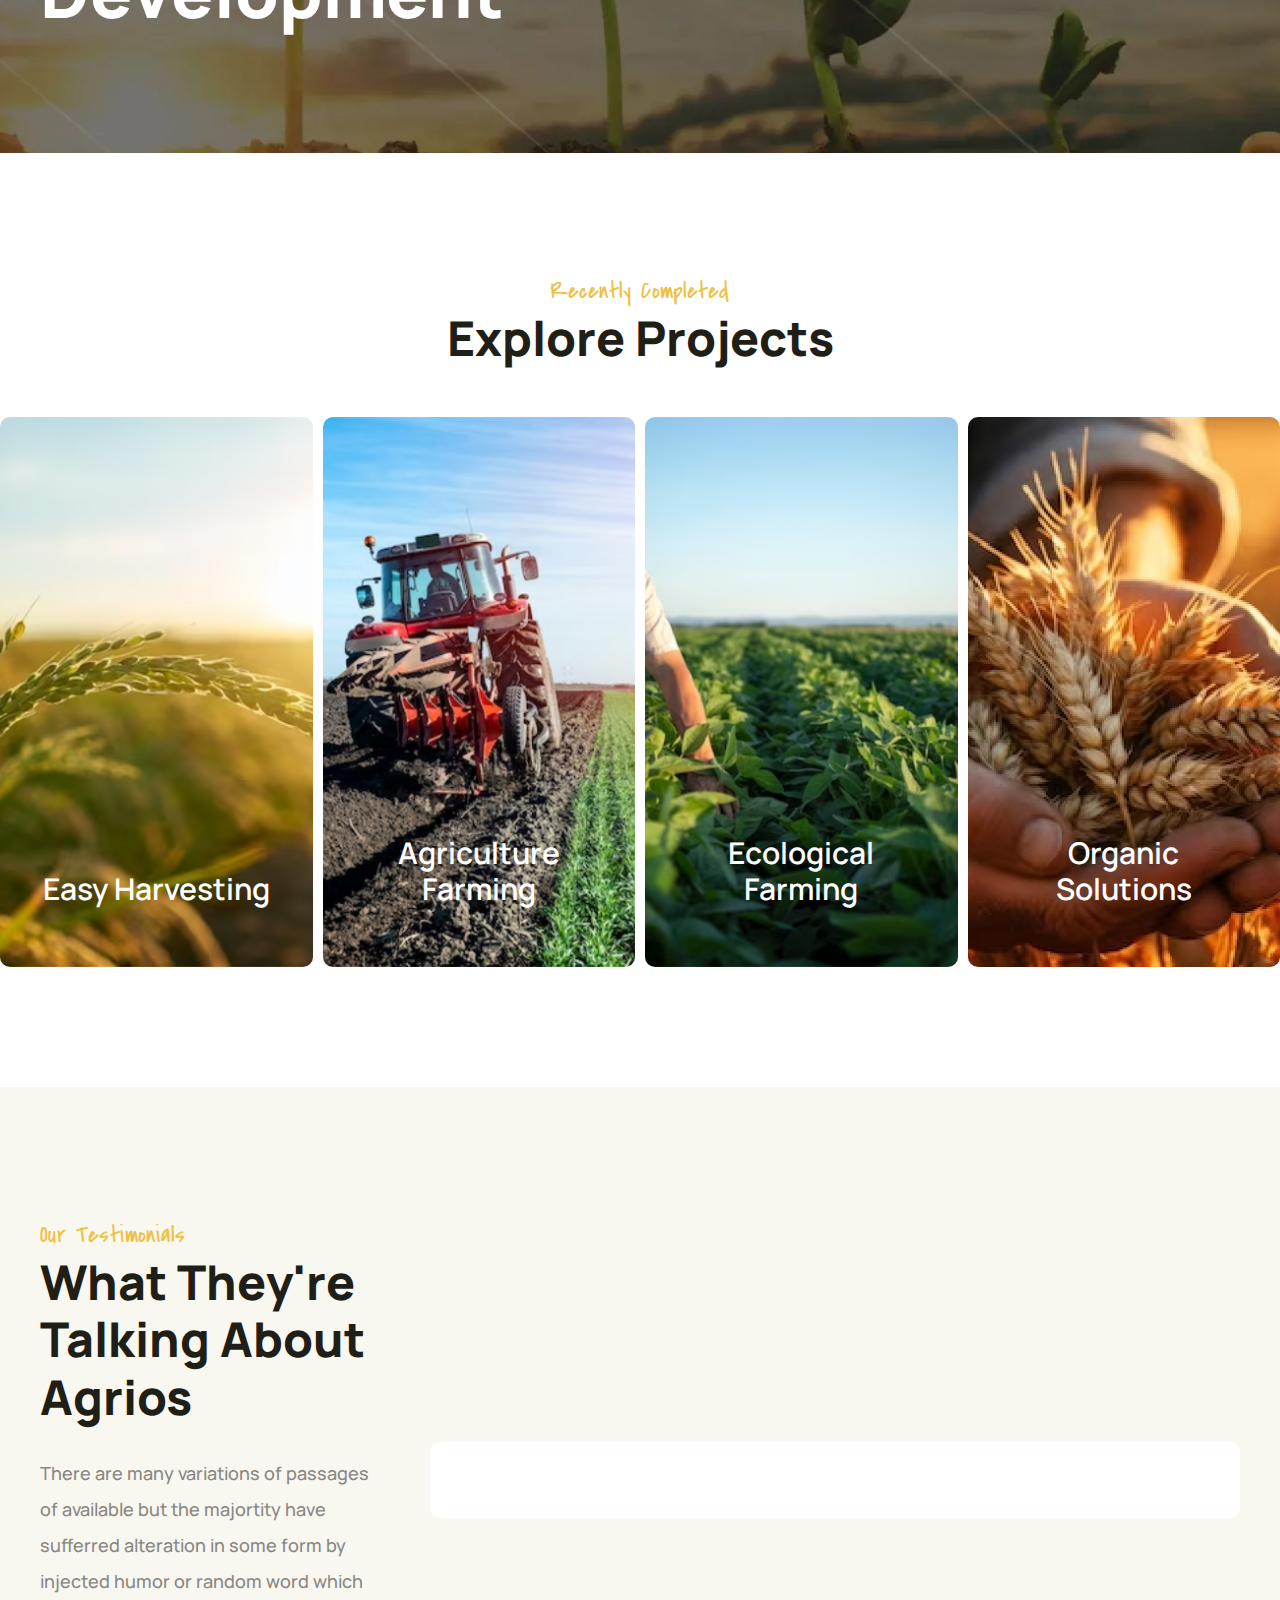
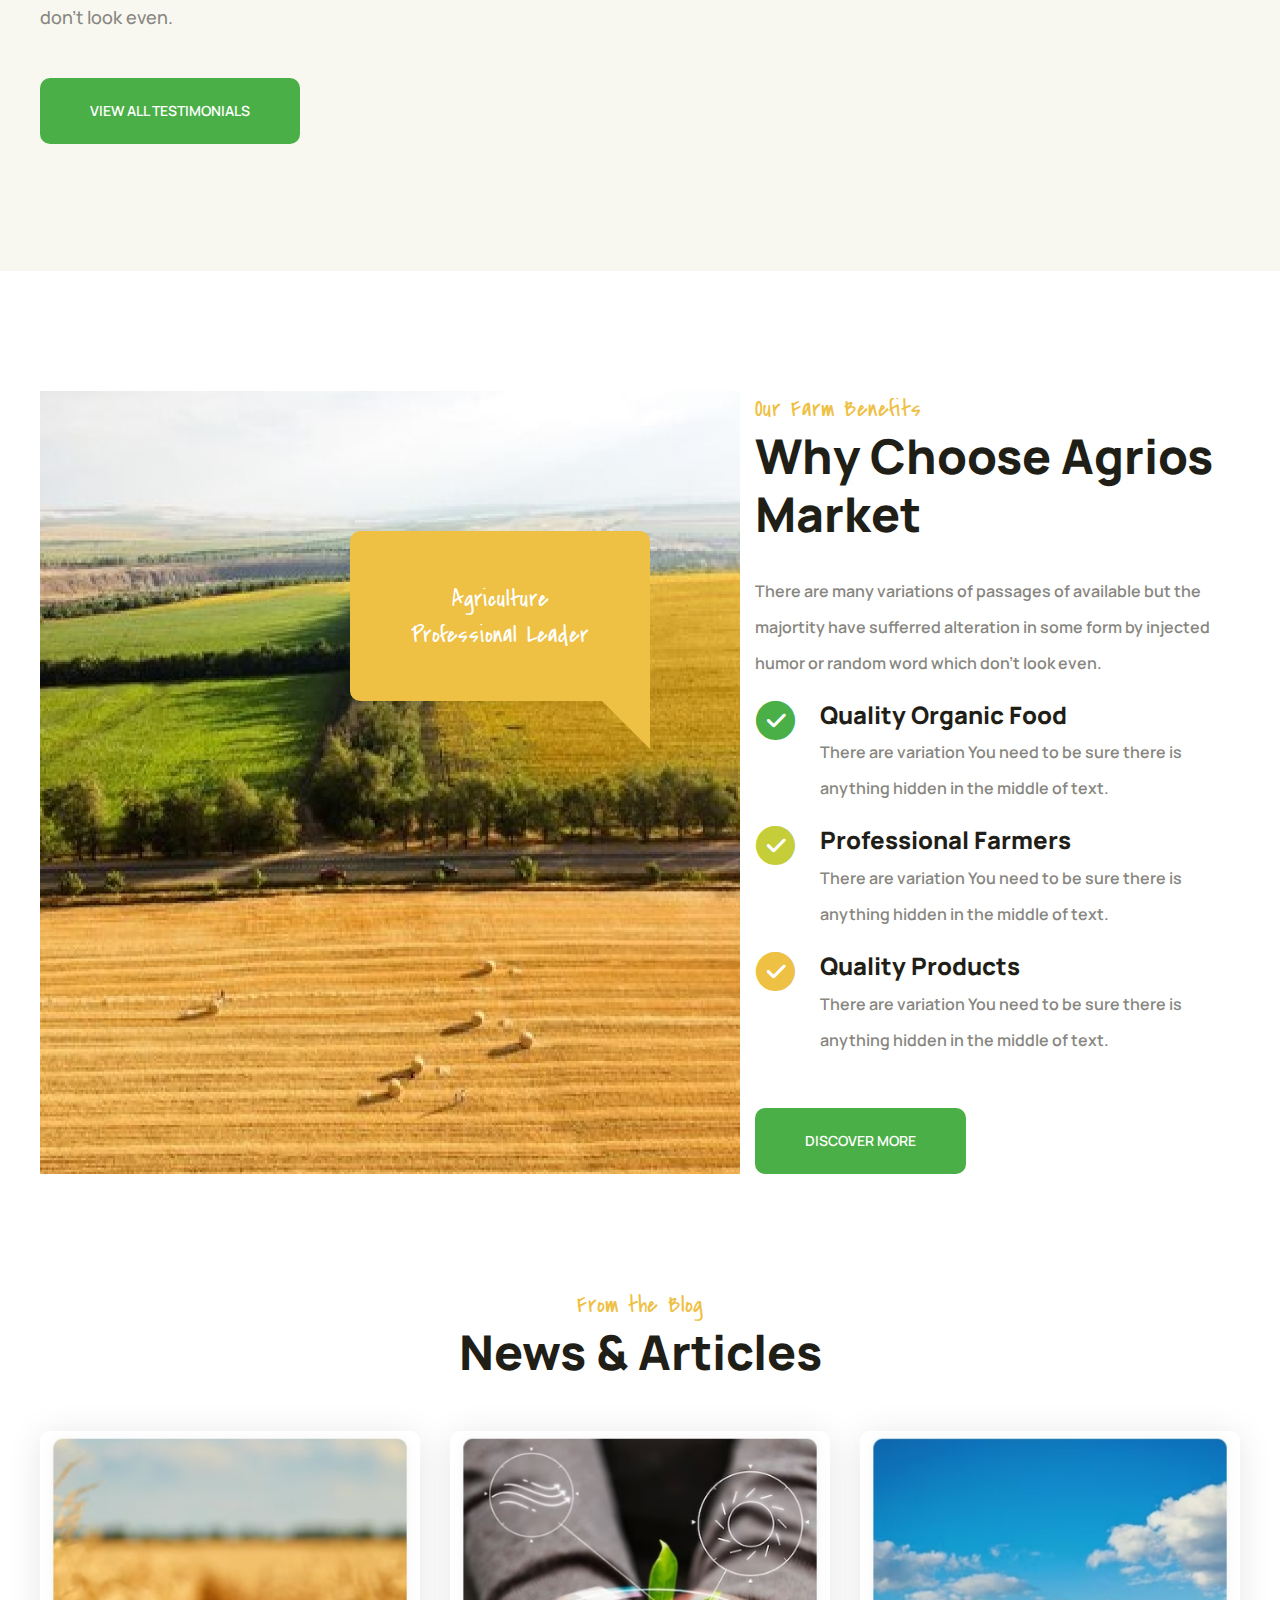
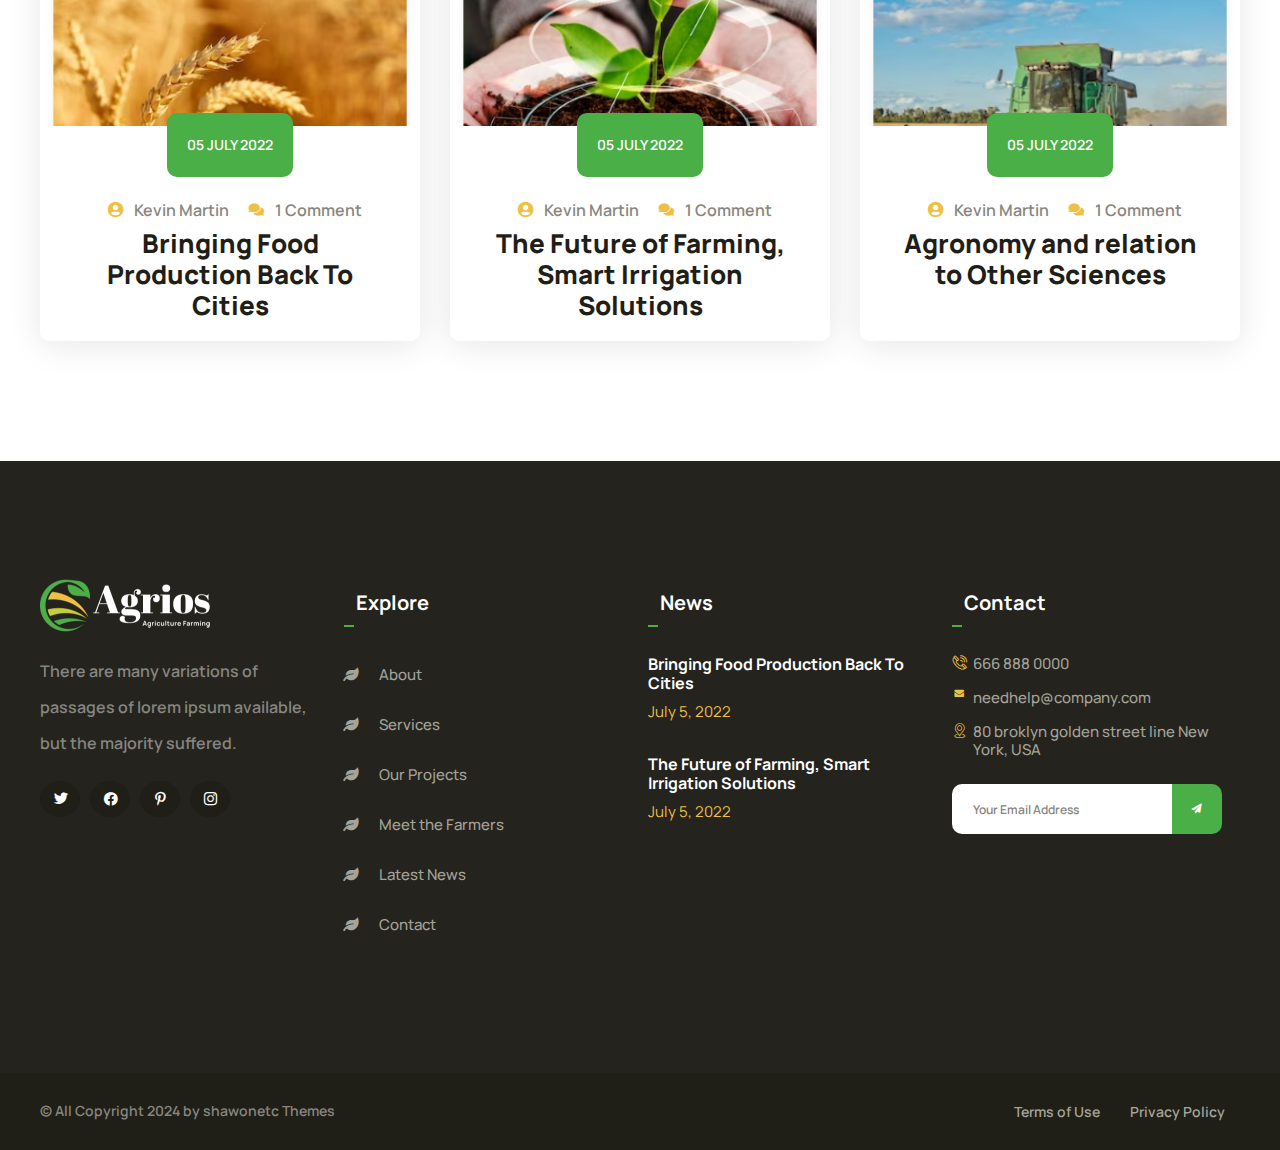
==== commit 76590d87: "page services section services__video" ====
--- a/index.html
+++ b/index.html
@@ -3,6 +3,14 @@
   <head>
     <meta charset="UTF-8" />
     <meta name="viewport" content="width=device-width, initial-scale=1.0" />
+
+    <link rel="apple-touch-icon" sizes="144x144" href="favicon/apple-touch-icon.png" />
+    <link rel="icon" type="image/png" sizes="32x32" href="favicon/favicon-32x32.png" />
+    <link rel="icon" type="image/png" sizes="16x16" href="favicon/favicon-16x16.png" />
+    <link rel="manifest" href="favicon/site.webmanifest" />
+    <link rel="mask-icon" href="favicon/safari-pinned-tab.svg" color="#5bbad5" />
+    <meta name="msapplication-TileColor" content="#da532c" />
+    <meta name="theme-color" content="#ffffff" />
 
     <link
       href="https://fonts.googleapis.com/css2?family=Covered+By+Your+Grace&family=Manrope:wght@200..800&display=swap"
@@ -98,10 +106,10 @@
                 </li>
 
                 <li class="nav__item">
-                  <a href="#" class="nav__link">About</a>
+                  <a href="about.html" class="nav__link">About</a>
                 </li>
                 <li class="nav__item">
-                  <a href="#" class="nav__link">Services</a>
+                  <a href="services.html" class="nav__link">Services</a>
                 </li>
                 <li class="nav__item">
                   <a href="reviews.html" class="nav__link">Reviews</a>
@@ -640,11 +648,11 @@
               <ul class="explore__list">
                 <li class="explore__item">
                   <i class="icon-leaf"></i>
-                  <a href="#" class="explore__link">About</a>
+                  <a href="about.html" class="explore__link">About</a>
                 </li>
                 <li class="explore__item">
                   <i class="icon-leaf"></i>
-                  <a href="#" class="explore__link">Services</a>
+                  <a href="services.html" class="explore__link">Services</a>
                 </li>
                 <li class="explore__item">
                   <i class="icon-leaf"></i>
--- a/css/style.css
+++ b/css/style.css
@@ -470,7 +470,7 @@
 }
 .footer .form {
   display: flex;
-  align-items: center;
+  align-items: stretch;
   justify-content: flex-start;
 }
 .footer .form__input {
@@ -492,7 +492,6 @@
 }
 .footer .form__btn {
   width: 5rem;
-  height: 5rem;
   background-color: #4BAF47;
   border-radius: 0 1rem 1rem 0;
   display: flex;
@@ -627,6 +626,7 @@
     position: fixed;
     top: -100%;
     transition: all 1s ease;
+    background: rgb(41, 40, 37);
   }
   .nav.active {
     top: 10.5rem;
@@ -1152,7 +1152,6 @@
   justify-content: space-between;
   align-items: center;
   gap: 10rem;
-  flex-direction: column;
 }
 .video__title {
   font-size: 7rem;
@@ -1594,16 +1593,16 @@
   color: #1F1E17;
 }
 
-.reviews__container-grid {
+.reviews-items__container-grid {
   display: grid;
   grid-template-columns: repeat(auto-fit, minmax(500px, 1fr));
   justify-items: center;
   justify-content: center;
   gap: 5rem;
-  padding: 3rem 0;
+  margin: 3rem 0;
   background-color: #fff;
 }
-.reviews__container-grid .reviews__item {
+.reviews-items__container-grid .reviews__item {
   box-shadow: 0rem 0.4rem 3.4rem rgba(0, 0, 0, 0.1);
   border-radius: 1rem;
   padding: 3rem 1rem;
@@ -1615,4 +1614,367 @@
 .text-align {
   text-align: center;
   padding-bottom: 3rem;
+}
+
+.breadcrumbs {
+  background-image: url("../../img/page-about/bg-breadcrumb.jpeg");
+  background-size: cover;
+  background-position: center;
+}
+.breadcrumbs__container {
+  display: flex;
+  flex-direction: column;
+  align-items: center;
+  justify-content: center;
+  padding: 12rem 0;
+}
+.breadcrumbs__list {
+  display: flex;
+}
+.breadcrumbs__item:not(:last-child) {
+  position: relative;
+}
+.breadcrumbs__item:not(:last-child)::before {
+  content: "/";
+  position: absolute;
+  width: 100%;
+  height: 100%;
+  top: 0;
+  left: 100%;
+  color: rgba(255, 255, 255, 0.7);
+}
+.breadcrumbs__link {
+  color: rgba(255, 255, 255, 0.7);
+  font-size: 1.4rem;
+  font-weight: 600;
+  line-height: 1.2;
+  text-transform: uppercase;
+  padding: 1rem 2rem;
+}
+.breadcrumbs__link-big {
+  font-size: 5rem;
+  font-weight: 800;
+  color: rgb(255, 255, 255);
+  padding: 0;
+  text-transform: capitalize;
+  line-height: 1;
+}
+
+.market__container {
+  display: flex;
+  justify-content: space-between;
+  align-items: center;
+  gap: 10rem;
+  align-items: flex-start;
+  padding: 12rem 1.5rem;
+}
+@media (max-width: 1000px) {
+  .market__container {
+    gap: 3rem;
+  }
+}
+@media (max-width: 767px) {
+  .market__container {
+    flex-direction: column;
+    align-items: center;
+  }
+}
+.market__img {
+  position: relative;
+  flex: 0 0 45rem;
+  width: 45rem;
+  height: 60rem;
+  border-radius: 1rem;
+}
+@media (max-width: 767px) {
+  .market__img {
+    flex: 0 0 60rem;
+  }
+}
+.market__img::before {
+  content: "";
+  position: absolute;
+  width: 10rem;
+  height: 10rem;
+  border-radius: 1rem;
+  top: 39%;
+  left: -12%;
+  background-color: #c5ce38;
+  z-index: -1;
+}
+.market__img .img-big {
+  position: absolute;
+  max-width: 100%;
+  height: 100%;
+  top: 0;
+  left: 0;
+  -o-object-fit: cover;
+     object-fit: cover;
+  border-radius: 1rem;
+}
+.market__img .img-small {
+  position: absolute;
+  width: 29rem;
+  height: 32.1rem;
+  bottom: 0;
+  left: -12rem;
+  border-radius: 1rem;
+}
+.market__body {
+  flex: 1;
+  display: flex;
+  flex-direction: column;
+  align-items: flex-start;
+}
+@media (max-width: 767px) {
+  .market__body {
+    align-items: center;
+    width: 70%;
+  }
+}
+.market__title {
+  text-align: start;
+  margin-bottom: 3.3rem;
+}
+.market__label {
+  font-size: 2rem;
+  line-height: 1.2;
+  font-weight: 700;
+  color: #4baf47;
+  margin-bottom: 3rem;
+}
+.market__text {
+  font-weight: 500;
+}
+.market__list {
+  display: flex;
+  flex-direction: column;
+  margin-bottom: 3.3rem;
+}
+.market__item {
+  display: flex;
+  justify-content: space-between;
+  align-items: center;
+  justify-content: flex-start;
+  gap: 1rem;
+  font-size: 1.8rem;
+  font-weight: 700;
+  color: #1f1e17;
+}
+.market__item i {
+  font-size: 1.6rem;
+  color: #c5ce38;
+}
+
+.video__about {
+  position: relative;
+}
+.video__about .video__body {
+  flex-direction: column-reverse;
+  justify-content: center;
+  max-width: 100%;
+  gap: 10rem;
+  margin-bottom: 10rem;
+}
+.video__about .video__header {
+  margin: 0;
+  position: absolute;
+  bottom: 0;
+  left: 0;
+  right: 0;
+  background-color: #1f1e17;
+}
+.video__about .video__title {
+  max-width: 100%;
+  text-align: center;
+}
+.video__about .video__link {
+  color: #a5a49a;
+}
+
+.say {
+  background-repeat: no-repeat;
+  background-size: cover;
+  background-position: center;
+}
+.say__container {
+  padding: 12rem 0;
+  display: flex;
+  flex-direction: column;
+  align-items: center;
+}
+.say__title {
+  margin-bottom: 5rem;
+}
+.say__items {
+  display: flex;
+  justify-content: space-between;
+  align-items: center;
+  gap: 10rem;
+  width: 90%;
+}
+@media (max-width: 767px) {
+  .say__items {
+    flex-direction: column;
+    width: 80%;
+  }
+}
+.say__item {
+  display: flex;
+  justify-content: space-between;
+  align-items: center;
+  background-color: #fff;
+  gap: 5rem;
+  padding: 3.8rem 4.6rem;
+  border-radius: 1rem;
+  position: relative;
+}
+.say__photo {
+  flex: 0 0 14rem;
+  position: relative;
+  margin: 0 0 0 -10.6rem;
+}
+.say__photo img {
+  border-radius: 1rem;
+}
+.say__photo::before {
+  content: "";
+  position: absolute;
+  width: 5rem;
+  height: 5rem;
+  background-color: #4baf47;
+  border-radius: 50%;
+  top: 50%;
+  right: -2.5rem;
+  transform: translateY(-50%);
+}
+.say__text {
+  margin-bottom: 0.6rem;
+  font-size: 1.8rem;
+}
+
+.custamer {
+  display: flex;
+  justify-content: space-between;
+  align-items: center;
+}
+.custamer__info {
+  display: flex;
+  flex-direction: column;
+  align-items: flex-end;
+}
+.custamer__name {
+  font-size: 2rem;
+  font-weight: 800;
+  line-height: 1.1;
+  color: #1f1e17;
+}
+.custamer__label {
+  font-weight: 500;
+  color: #878680;
+}
+.custamer .star {
+  color: #eec044;
+}
+
+.farmer__container {
+  padding: 11.3rem 1.5rem 12rem;
+}
+.farmer__items {
+  display: flex;
+  justify-content: space-between;
+  align-items: center;
+  gap: 3rem;
+}
+@media (max-width: 767px) {
+  .farmer__items {
+    flex-direction: column;
+  }
+}
+.farmer__item {
+  background-repeat: no-repeat;
+  background-size: cover;
+  background-position: center;
+  width: 37rem;
+  height: 44rem;
+  display: flex;
+  align-items: flex-end;
+  justify-content: flex-end;
+  box-shadow: 0rem 0.4rem 3.4rem rgba(0, 0, 0, 0.1);
+}
+.farmer__body {
+  background-color: #fff;
+  display: flex;
+  padding: 2rem 6rem 2rem 0;
+  gap: 2rem;
+  border-radius: 1rem 0 0 1rem;
+}
+.farmer__img {
+  margin: 0 0 0 -2rem;
+  border-radius: 1rem;
+  overflow: hidden;
+}
+
+.offer-services {
+  padding: 12rem 0 19.4rem;
+  background-color: #fff;
+}
+.offer-services .offer__item {
+  height: 32rem;
+}
+
+.offer__body {
+  margin: 11rem 0 0 0;
+}
+
+.services-slider {
+  background-color: #F8F7F0;
+}
+.services-slider__container {
+  position: relative;
+}
+.services-slider__container::before {
+  content: url(../../img/pade-services/services-slider/decor-left.png);
+  width: 54rem;
+  height: 12rem;
+  position: absolute;
+  top: 0;
+  left: -30rem;
+}
+.services-slider__container::after {
+  content: url(../../img/pade-services/services-slider/decor-right.png);
+  width: 54rem;
+  height: 12rem;
+  position: absolute;
+  bottom: 12rem;
+  right: -32rem;
+}
+.services-slider .slider__items {
+  padding: 8rem 0;
+}
+.services-slider .slider__item {
+  flex: 0 0 19rem;
+  width: 19rem;
+  height: 7.5rem;
+}
+
+.services__video {
+  padding: 12rem 0 19rem;
+}
+.services__video .video__body {
+  position: relative;
+}
+.services__video .video__body::after {
+  content: "Watch our video";
+  position: absolute;
+  bottom: 6rem;
+  right: 17rem;
+  font-family: "Covered By Your Grace", cursive;
+  font-weight: 400;
+  font-size: 2.4rem;
+  line-height: 1.5;
+  color: #EEC044;
+  text-align: center;
+  display: block;
+  font-size: 3rem;
 }/*# sourceMappingURL=style.css.map */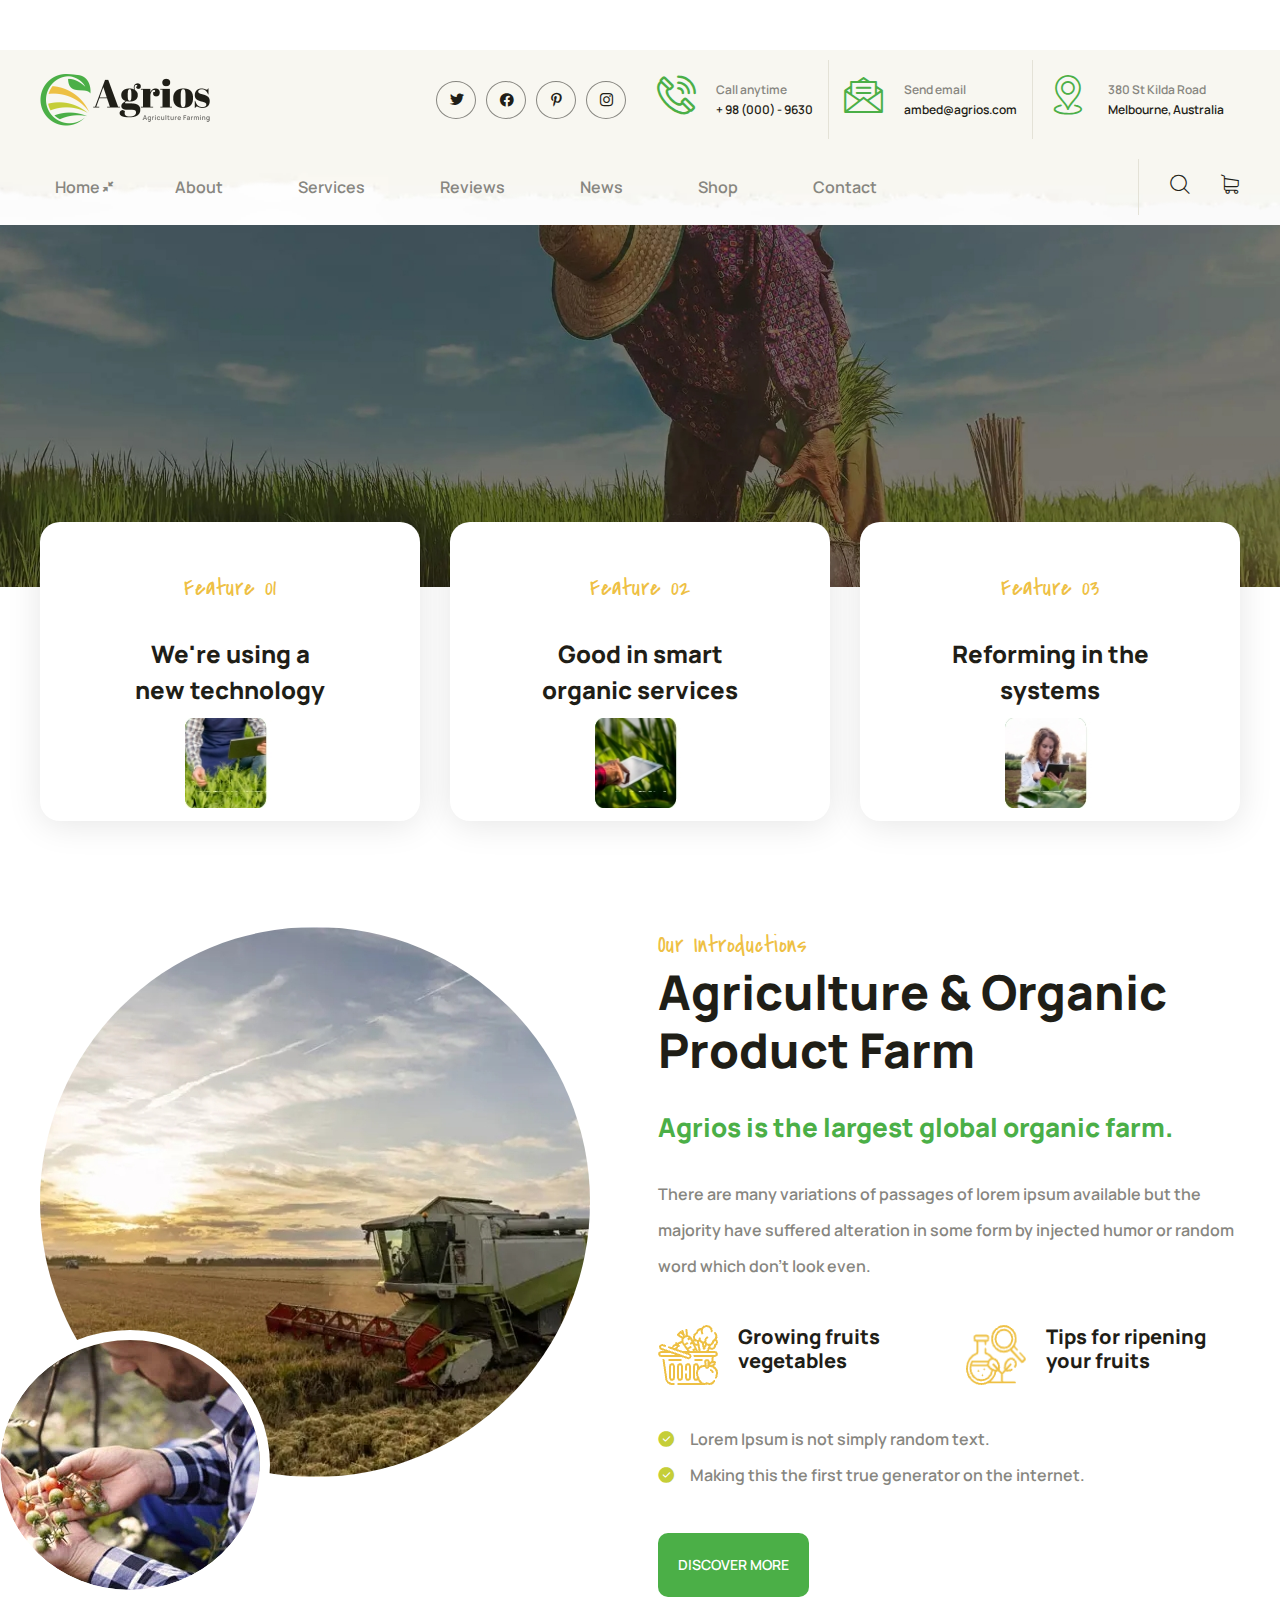
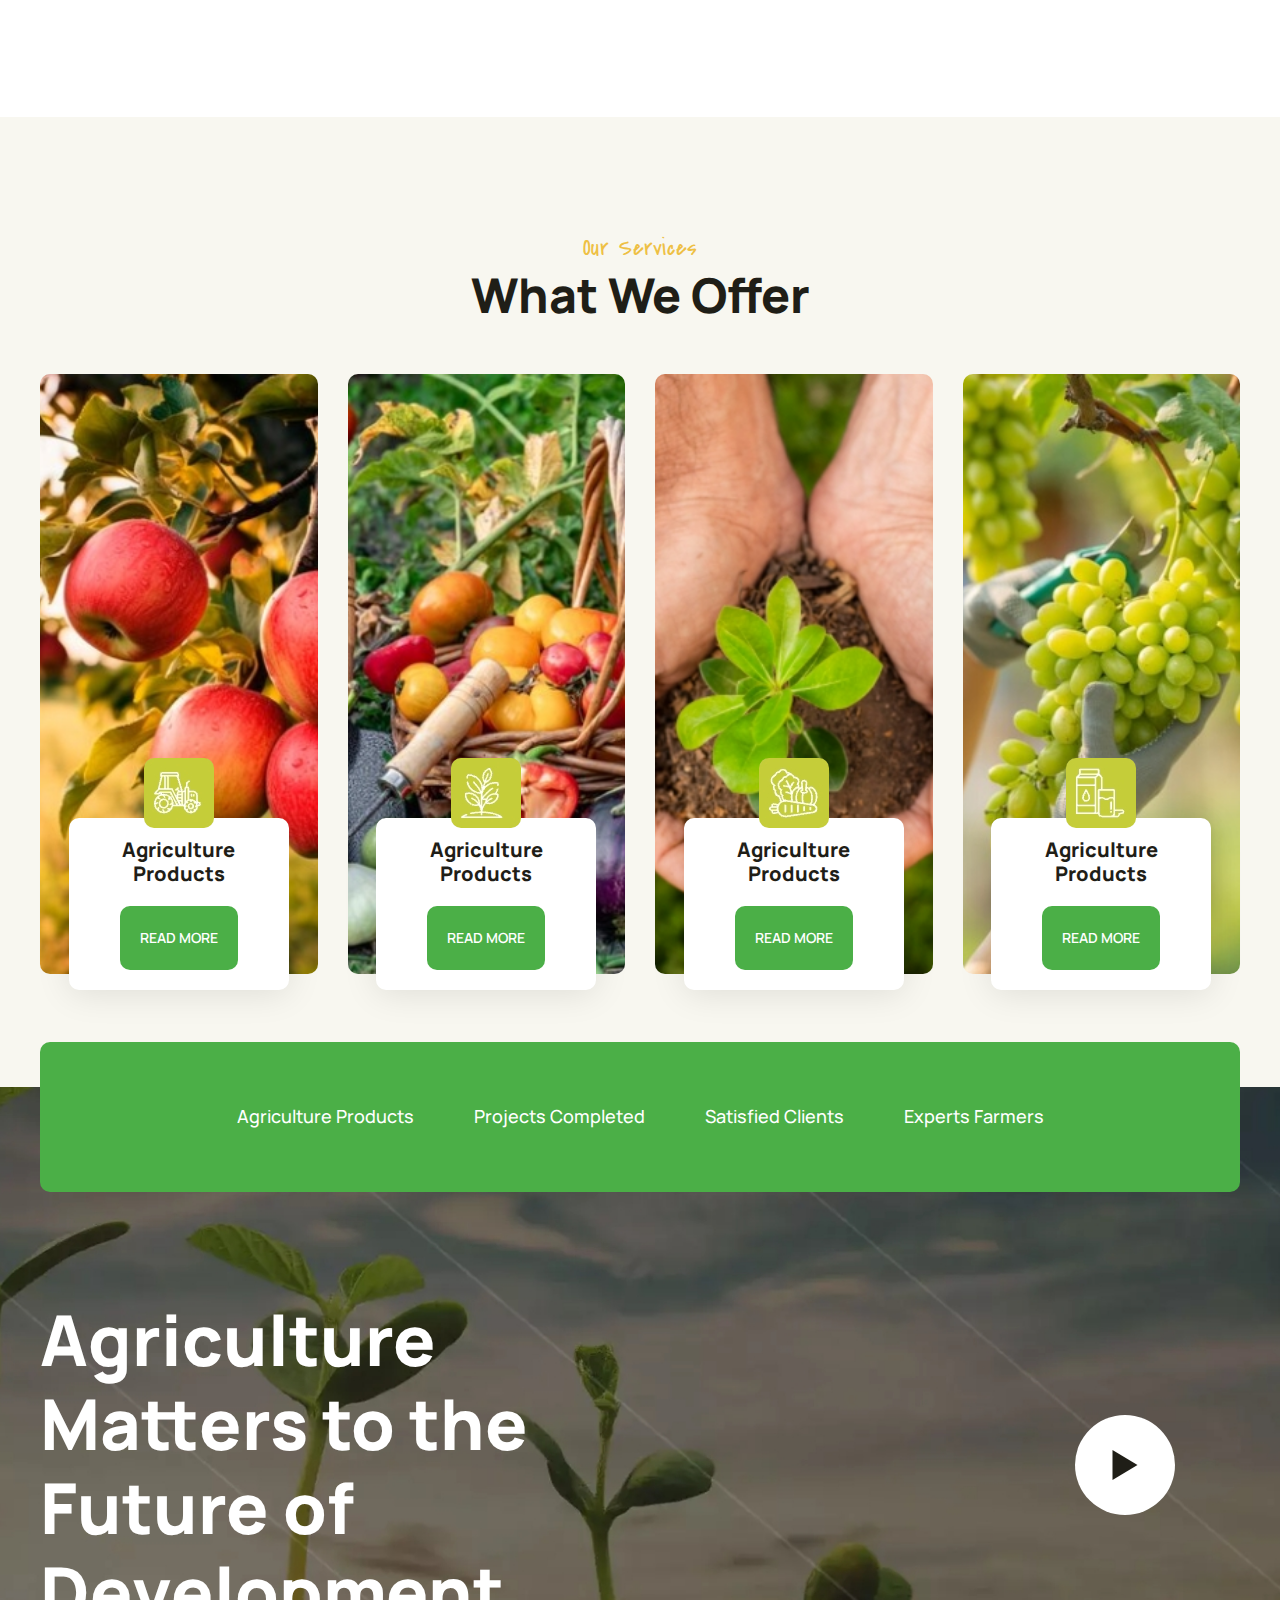
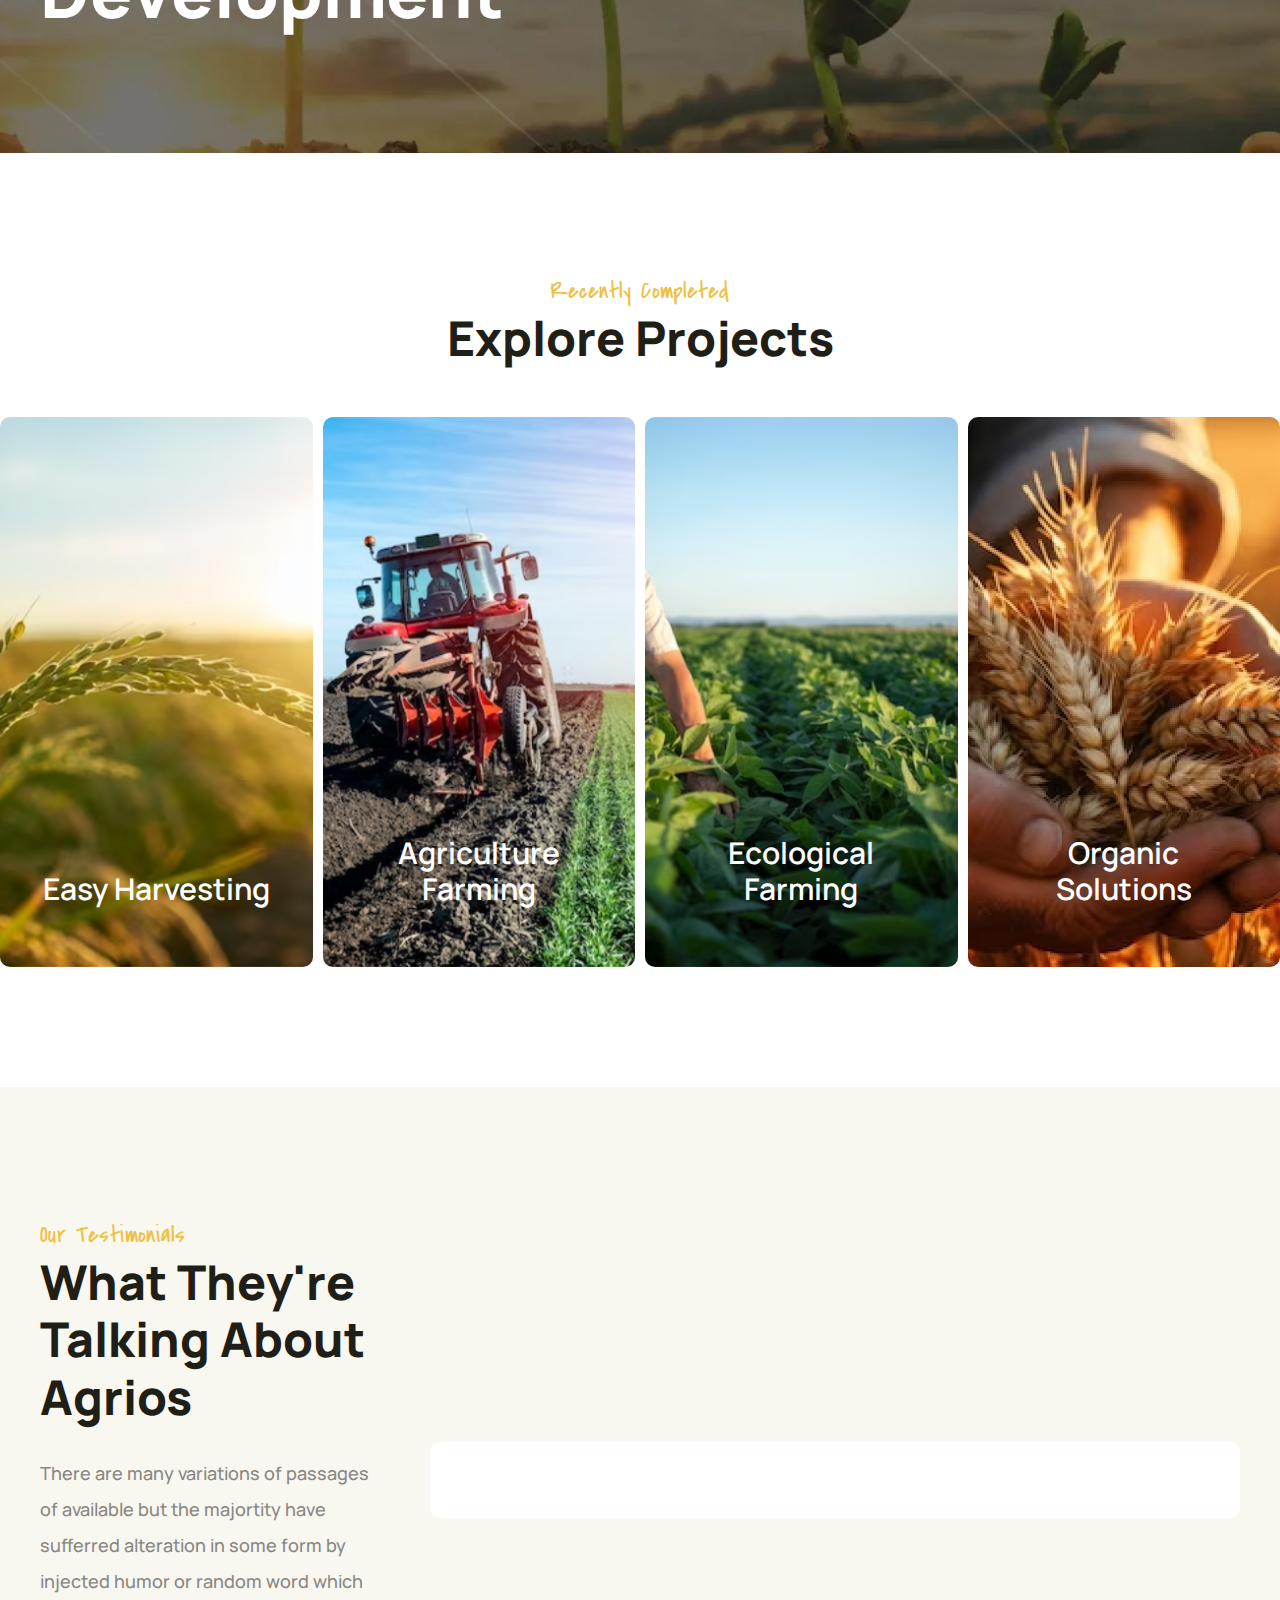
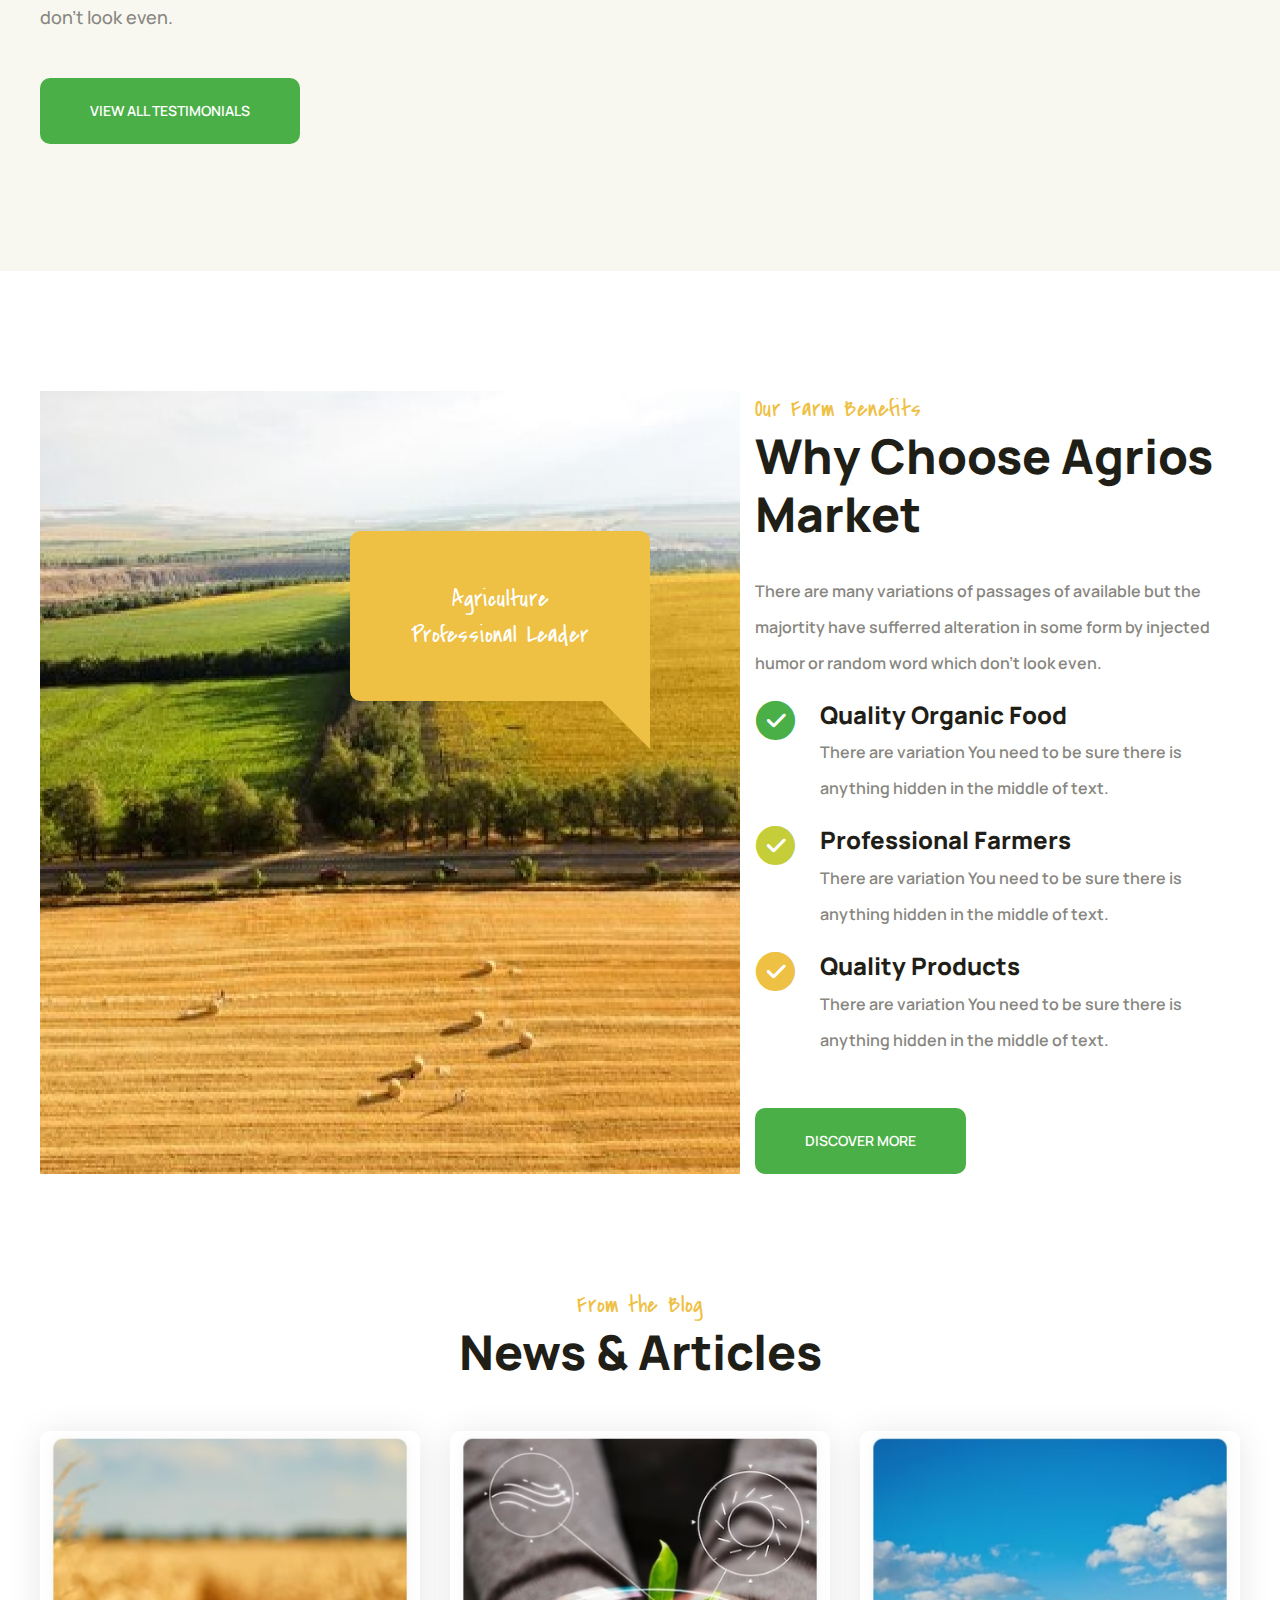
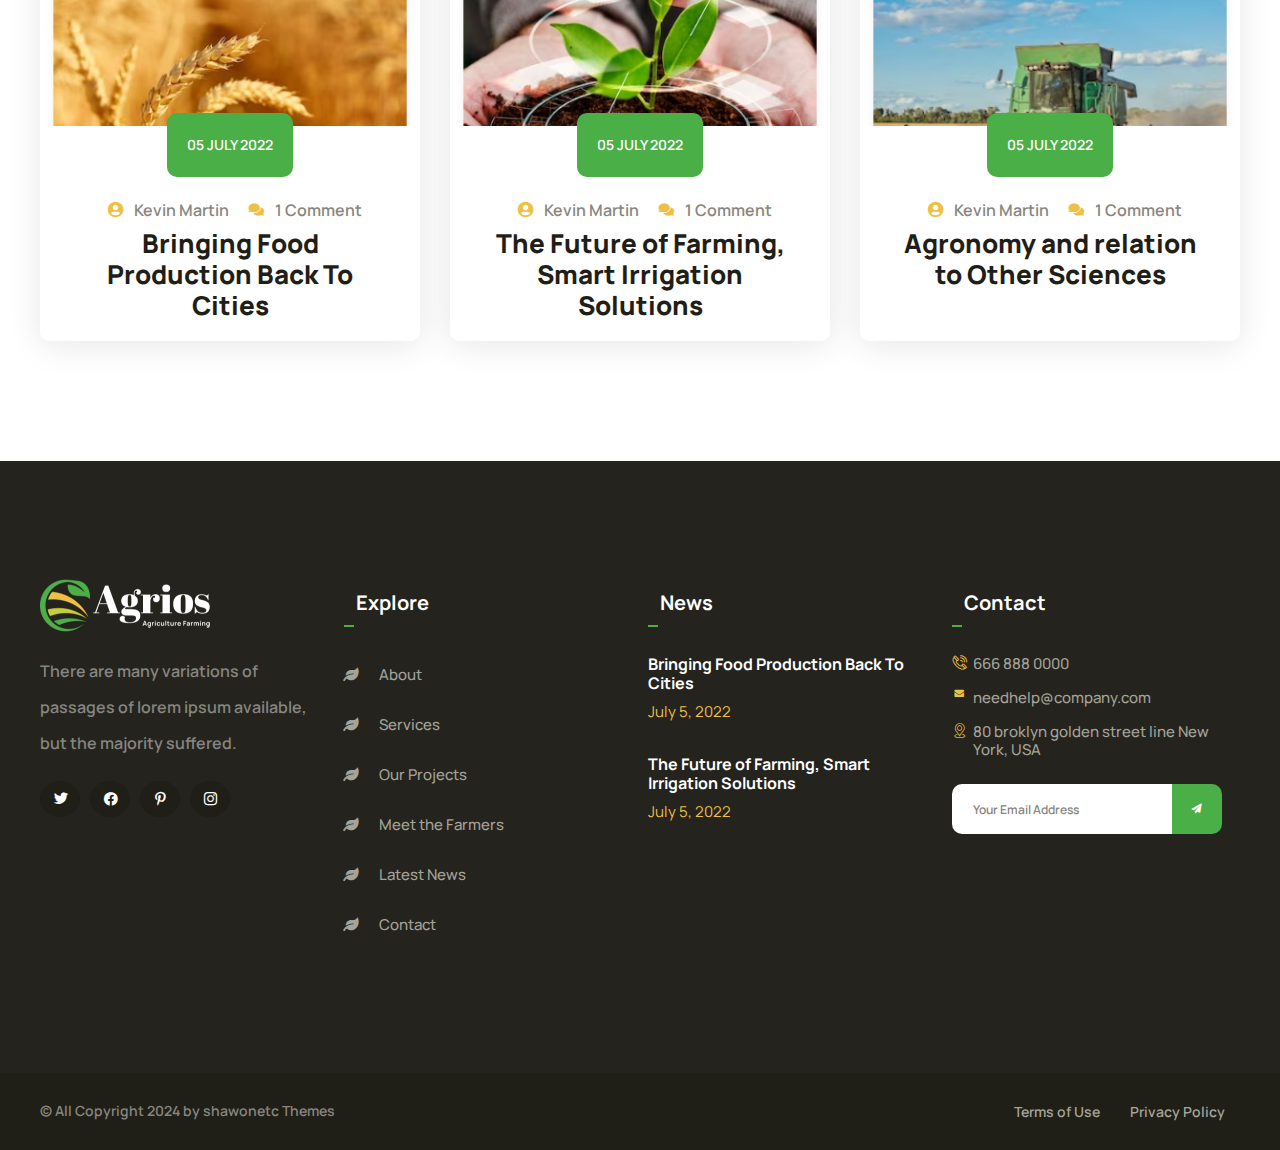
==== commit 7be5cf11: "page services finish" ====
--- a/index.html
+++ b/index.html
@@ -138,7 +138,7 @@
       </header>
        <main class="main">
         <section class="promo">
-          <div class="owl-carousel">
+          <div class="owl-carousel promo-carousel">
             <div class="owl-carousel__item">
               <div class="promo__container">
                 <div class="promo__body">
--- a/css/style-fonts.css
+++ b/css/style-fonts.css
@@ -1,10 +1,10 @@
 @font-face {
   font-family: 'icomoon';
-  src:  url('fonts/icomoon.eot?mn4oe9');
-  src:  url('fonts/icomoon.eot?mn4oe9#iefix') format('embedded-opentype'),
-    url('fonts/icomoon.ttf?mn4oe9') format('truetype'),
-    url('fonts/icomoon.woff?mn4oe9') format('woff'),
-    url('fonts/icomoon.svg?mn4oe9#icomoon') format('svg');
+  src:  url('fonts/icomoon.eot?xkavz3');
+  src:  url('fonts/icomoon.eot?xkavz3#iefix') format('embedded-opentype'),
+    url('fonts/icomoon.ttf?xkavz3') format('truetype'),
+    url('fonts/icomoon.woff?xkavz3') format('woff'),
+    url('fonts/icomoon.svg?xkavz3#icomoon') format('svg');
   font-weight: normal;
   font-style: normal;
   font-display: block;
@@ -25,6 +25,15 @@
   -moz-osx-font-smoothing: grayscale;
 }
 
+.icon-food-1:before {
+  content: "\e910";
+}
+.icon-food-2:before {
+  content: "\e911";
+}
+.icon-food-3:before {
+  content: "\e912";
+}
 .icon-error:before {
   content: "\e900";
 }
--- a/css/style.css
+++ b/css/style.css
@@ -241,6 +241,14 @@
 .btn_animated {
   animation: BtnToUp 0.5s ease-out 0.7s;
   animation-fill-mode: backwards;
+}
+
+.btn__yellow, .btn__yellow:link, .btn__yellow:visited {
+  background: #EEC044;
+  color: #fff;
+}
+.btn__yellow:hover::after, .btn__yellow:link:hover::after, .btn__yellow:visited:hover::after {
+  background: #878680;
 }
 
 .header {
@@ -1060,6 +1068,7 @@
 @media (max-width: 767px) {
   .offer__items {
     flex-direction: column;
+    gap: 7rem;
   }
 }
 .offer__item {
@@ -1085,7 +1094,7 @@
 }
 @media (max-width: 467px) {
   .offer__item {
-    width: 50%;
+    width: 65%;
   }
 }
 .offer__body {
@@ -1097,6 +1106,7 @@
   right: 50%;
   transform: translate(50%, -50%);
   border-radius: 1rem;
+  box-shadow: 0rem 0.4rem 3.4rem rgba(0, 0, 0, 0.1);
 }
 .offer__img {
   border-radius: 1rem;
@@ -1152,6 +1162,11 @@
   justify-content: space-between;
   align-items: center;
   gap: 10rem;
+}
+@media (max-width: 767px) {
+  .video__body {
+    flex-direction: column;
+  }
 }
 .video__title {
   font-size: 7rem;
@@ -1228,7 +1243,7 @@
 }
 @media (max-width: 467px) {
   .projects__item {
-    width: 50%;
+    width: 65%;
   }
 }
 .projects__text {
@@ -1919,8 +1934,23 @@
   padding: 12rem 0 19.4rem;
   background-color: #fff;
 }
-.offer-services .offer__item {
-  height: 32rem;
+@media (max-width: 767px) {
+  .offer-services .offer__items {
+    gap: 15rem;
+  }
+  .offer-services .offer__item {
+    height: 32rem;
+  }
+}
+@media (max-width: 767px) and (max-width: 767px) {
+  .offer-services .offer__item {
+    height: 50rem;
+  }
+}
+@media (max-width: 767px) and (max-width: 467px) {
+  .offer-services .offer__item {
+    width: 65%;
+  }
 }
 
 .offer__body {
@@ -1932,22 +1962,6 @@
 }
 .services-slider__container {
   position: relative;
-}
-.services-slider__container::before {
-  content: url(../../img/pade-services/services-slider/decor-left.png);
-  width: 54rem;
-  height: 12rem;
-  position: absolute;
-  top: 0;
-  left: -30rem;
-}
-.services-slider__container::after {
-  content: url(../../img/pade-services/services-slider/decor-right.png);
-  width: 54rem;
-  height: 12rem;
-  position: absolute;
-  bottom: 12rem;
-  right: -32rem;
 }
 .services-slider .slider__items {
   padding: 8rem 0;
@@ -1963,6 +1977,11 @@
 }
 .services__video .video__body {
   position: relative;
+}
+@media (max-width: 767px) {
+  .services__video .video__body {
+    flex-direction: column;
+  }
 }
 .services__video .video__body::after {
   content: "Watch our video";
@@ -1977,4 +1996,167 @@
   text-align: center;
   display: block;
   font-size: 3rem;
+}
+@media (max-width: 767px) {
+  .services__video .video__body::after {
+    bottom: 11rem;
+  }
+}
+
+.food__container {
+  padding-bottom: 12.5rem;
+}
+.food__items {
+  display: flex;
+  justify-content: space-between;
+  align-items: center;
+  gap: 3rem;
+  margin: -60px 0 12rem 0;
+}
+@media (max-width: 767px) {
+  .food__items {
+    flex-direction: column;
+    gap: 5rem;
+  }
+}
+.food__item {
+  flex: 0 0 37rem;
+  box-shadow: 0rem 0.4rem 3.4rem rgba(0, 0, 0, 0.1);
+}
+@media (max-width: 767px) {
+  .food__item {
+    width: 40%;
+  }
+}
+@media (max-width: 467px) {
+  .food__item {
+    width: 65%;
+  }
+}
+.food__item img {
+  border-radius: 0 0 1rem 1rem;
+}
+.food__label {
+  text-align: center;
+  display: block;
+  background-color: #fff;
+  font-size: 2rem;
+  line-height: 1.2;
+  font-weight: 800;
+  color: #000;
+  padding: 2rem 1rem;
+  border-radius: 1rem 1rem 0 0;
+}
+.food__body {
+  display: flex;
+  justify-content: space-between;
+  align-items: center;
+  align-items: start;
+  gap: 8.5rem;
+}
+@media (max-width: 767px) {
+  .food__body {
+    flex-direction: column;
+    align-items: center;
+  }
+}
+.food__img {
+  flex: 0 0 50rem;
+  border-radius: 1rem;
+}
+.food__img img {
+  border-radius: 1rem;
+}
+.food__main {
+  display: flex;
+  flex-direction: column;
+  align-items: flex-start;
+}
+@media (max-width: 767px) {
+  .food__main {
+    align-items: center;
+  }
+}
+.food__title {
+  margin-bottom: 3rem;
+}
+.food__text:not(:last-child) {
+  margin-bottom: 3rem;
+}
+
+.choice__list {
+  display: flex;
+  justify-content: space-between;
+  align-items: center;
+  gap: 3rem;
+  max-width: 100%;
+}
+@media (max-width: 767px) {
+  .choice__list {
+    flex-wrap: wrap;
+    justify-content: center;
+  }
+}
+.choice__list .choice-bg-green {
+  background-color: #4baf47;
+}
+.choice__list .choice-bg-drgreen {
+  background-color: #c5ce38;
+}
+.choice__list .choice-bg-orange {
+  background-color: #eec044;
+}
+.choice__item {
+  flex: 0 0 33.333%;
+}
+.choice__link {
+  padding: 4rem 1rem;
+  display: flex;
+  flex-direction: column;
+  gap: 3rem;
+  border-radius: 1rem;
+  align-items: center;
+  color: #fff;
+  font-size: 1.8rem;
+  font-weight: 700;
+  line-height: 1.2;
+}
+.choice__link i {
+  font-size: 6rem;
+}
+
+.popular {
+  background-repeat: no-repeat;
+  background-size: cover;
+  background-position: center;
+}
+.popular__container {
+  display: flex;
+  justify-content: space-between;
+  align-items: center;
+  padding: 9rem 1.5rem;
+}
+@media (max-width: 767px) {
+  .popular__container {
+    flex-direction: column;
+  }
+}
+.popular__subtitle {
+  text-align: left;
+}
+@media (max-width: 767px) {
+  .popular__subtitle {
+    text-align: center;
+  }
+}
+.popular__text {
+  font-size: 4rem;
+  line-height: 1.2;
+  font-weight: 800;
+  color: #fff;
+}
+@media (max-width: 767px) {
+  .popular__text {
+    text-align: center;
+  }
 }/*# sourceMappingURL=style.css.map */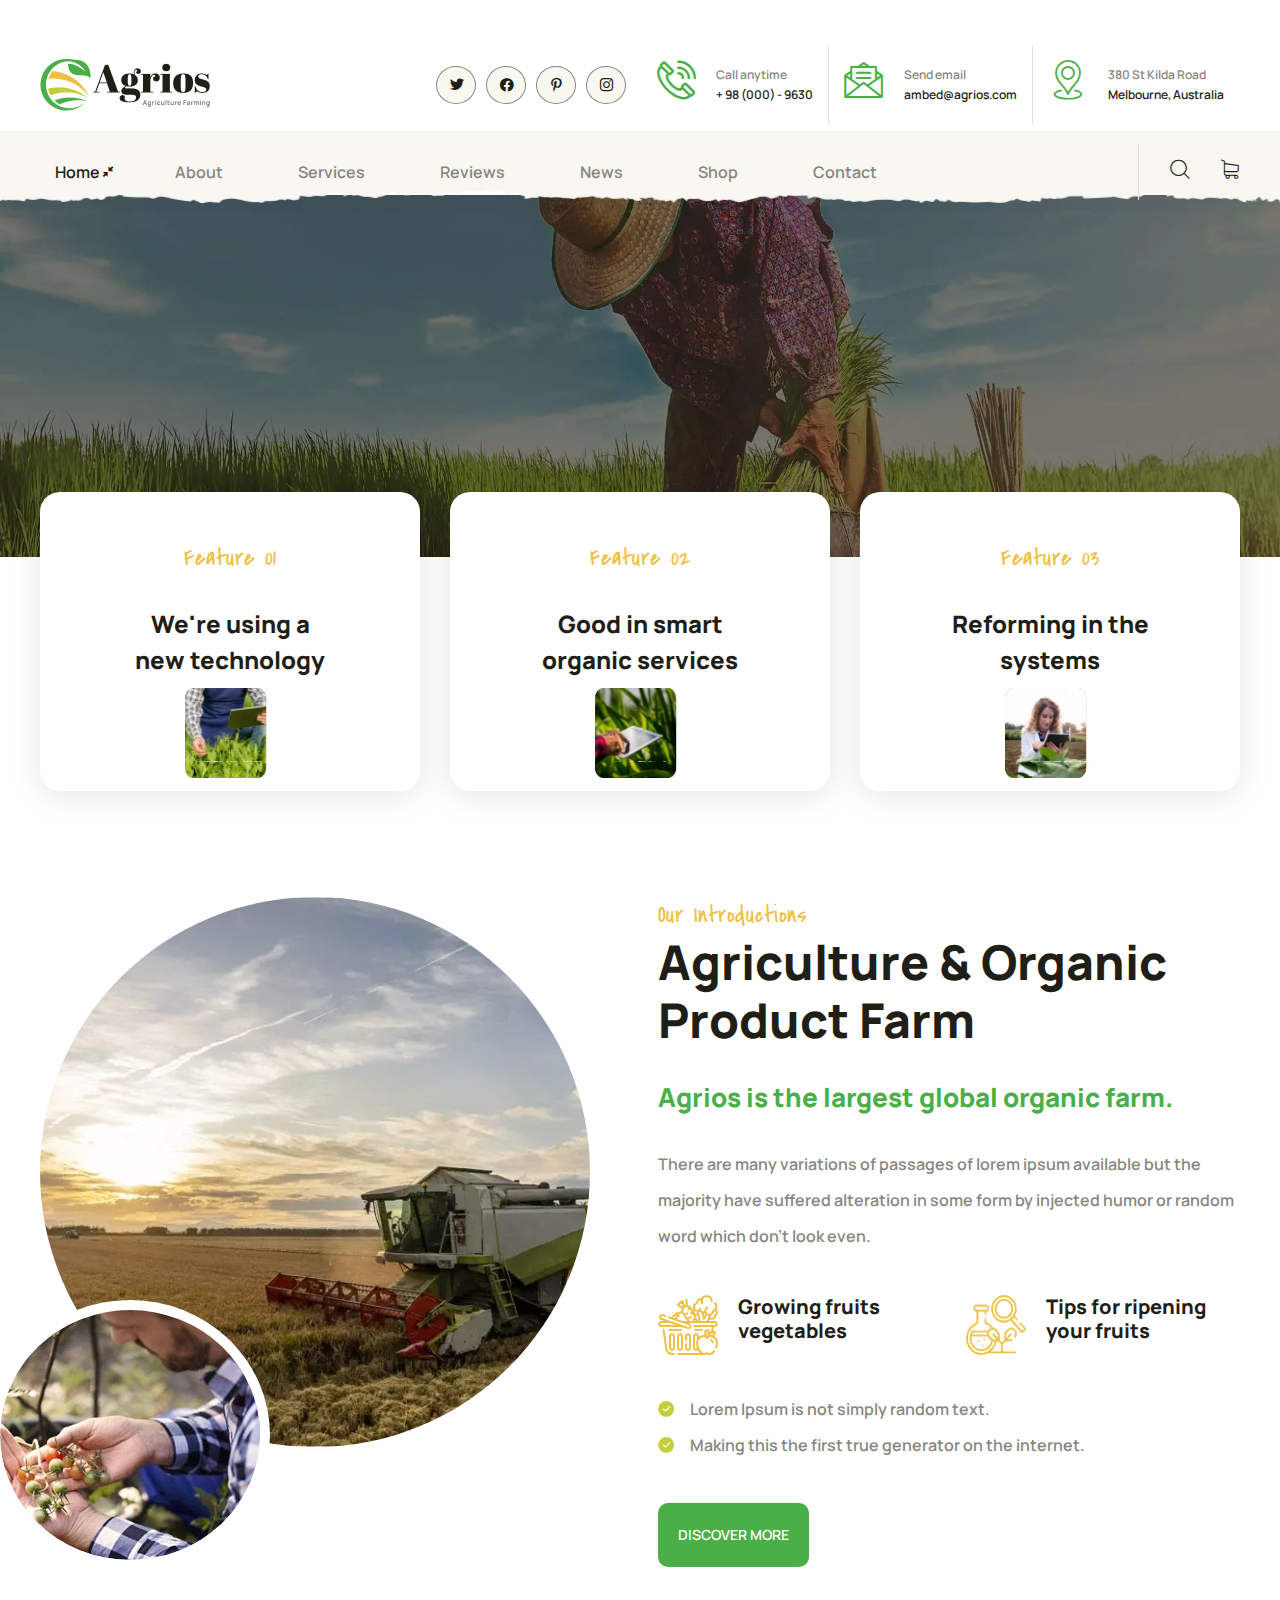
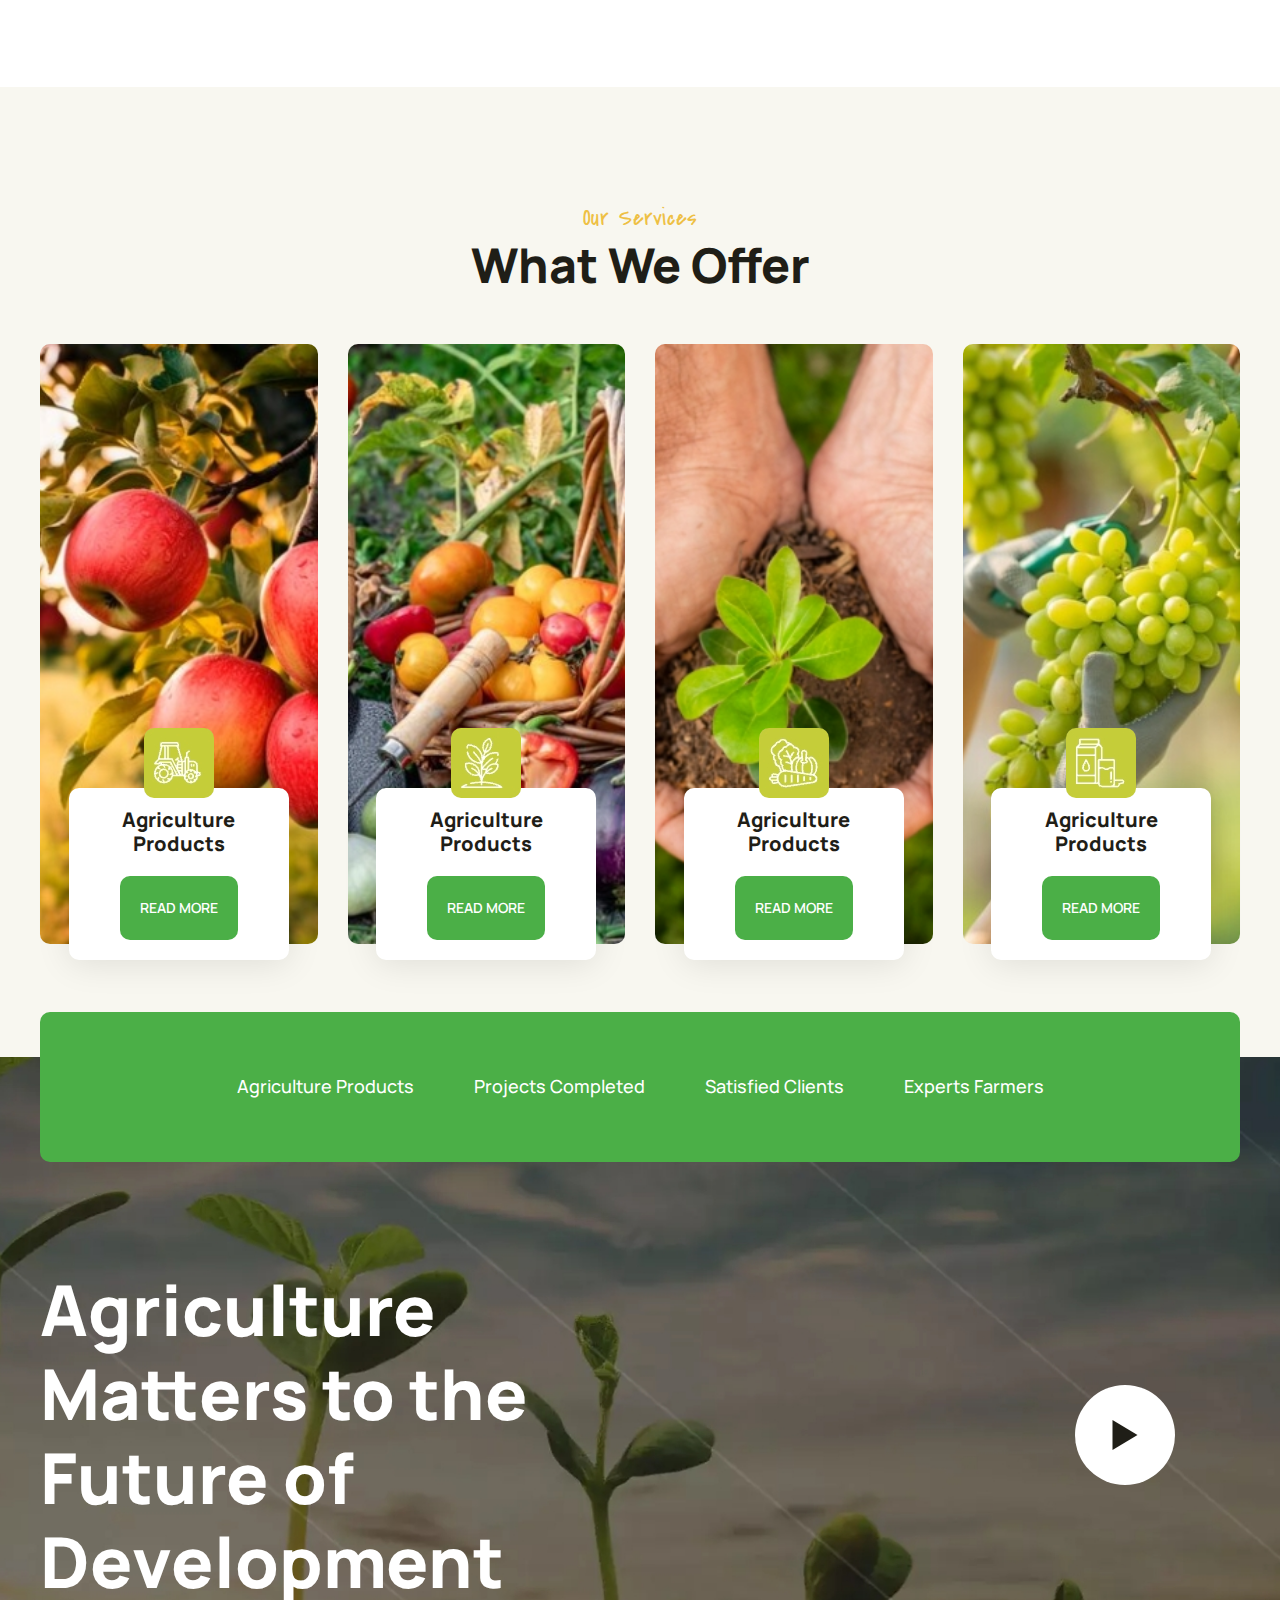
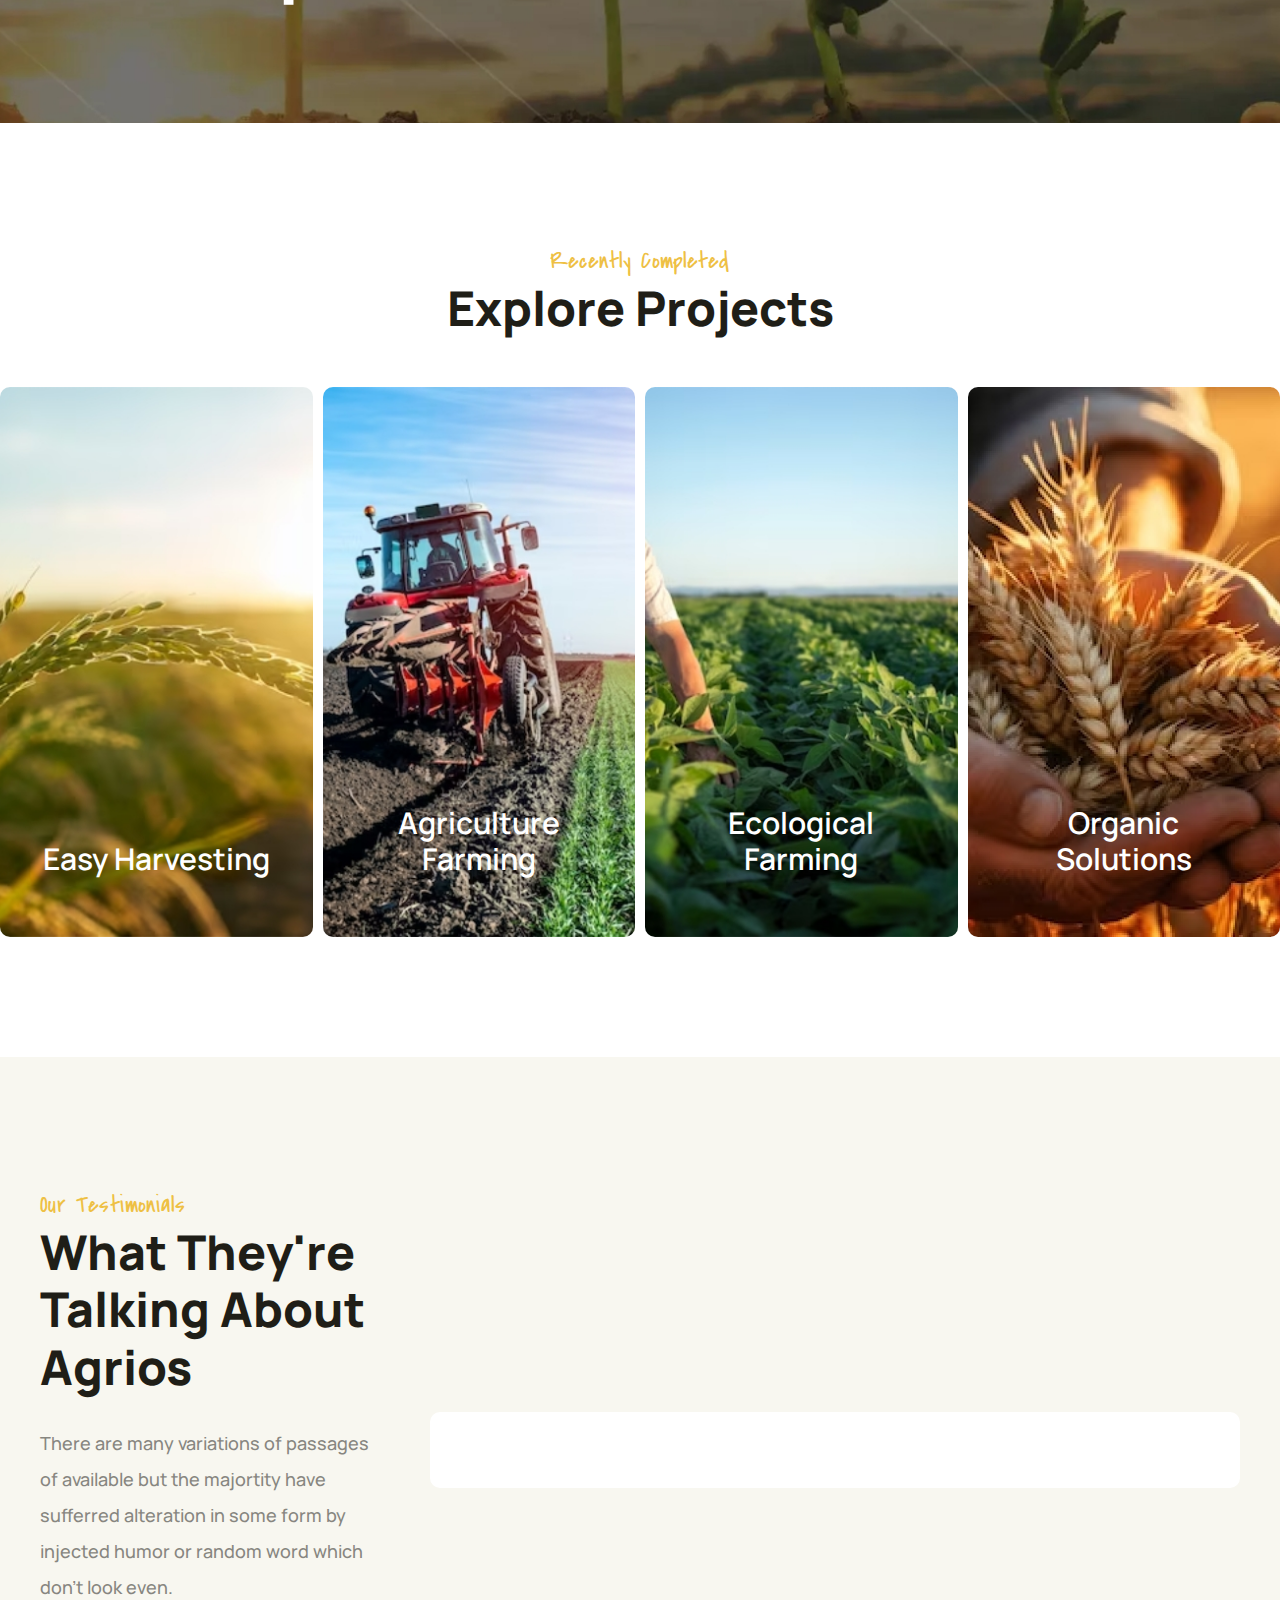
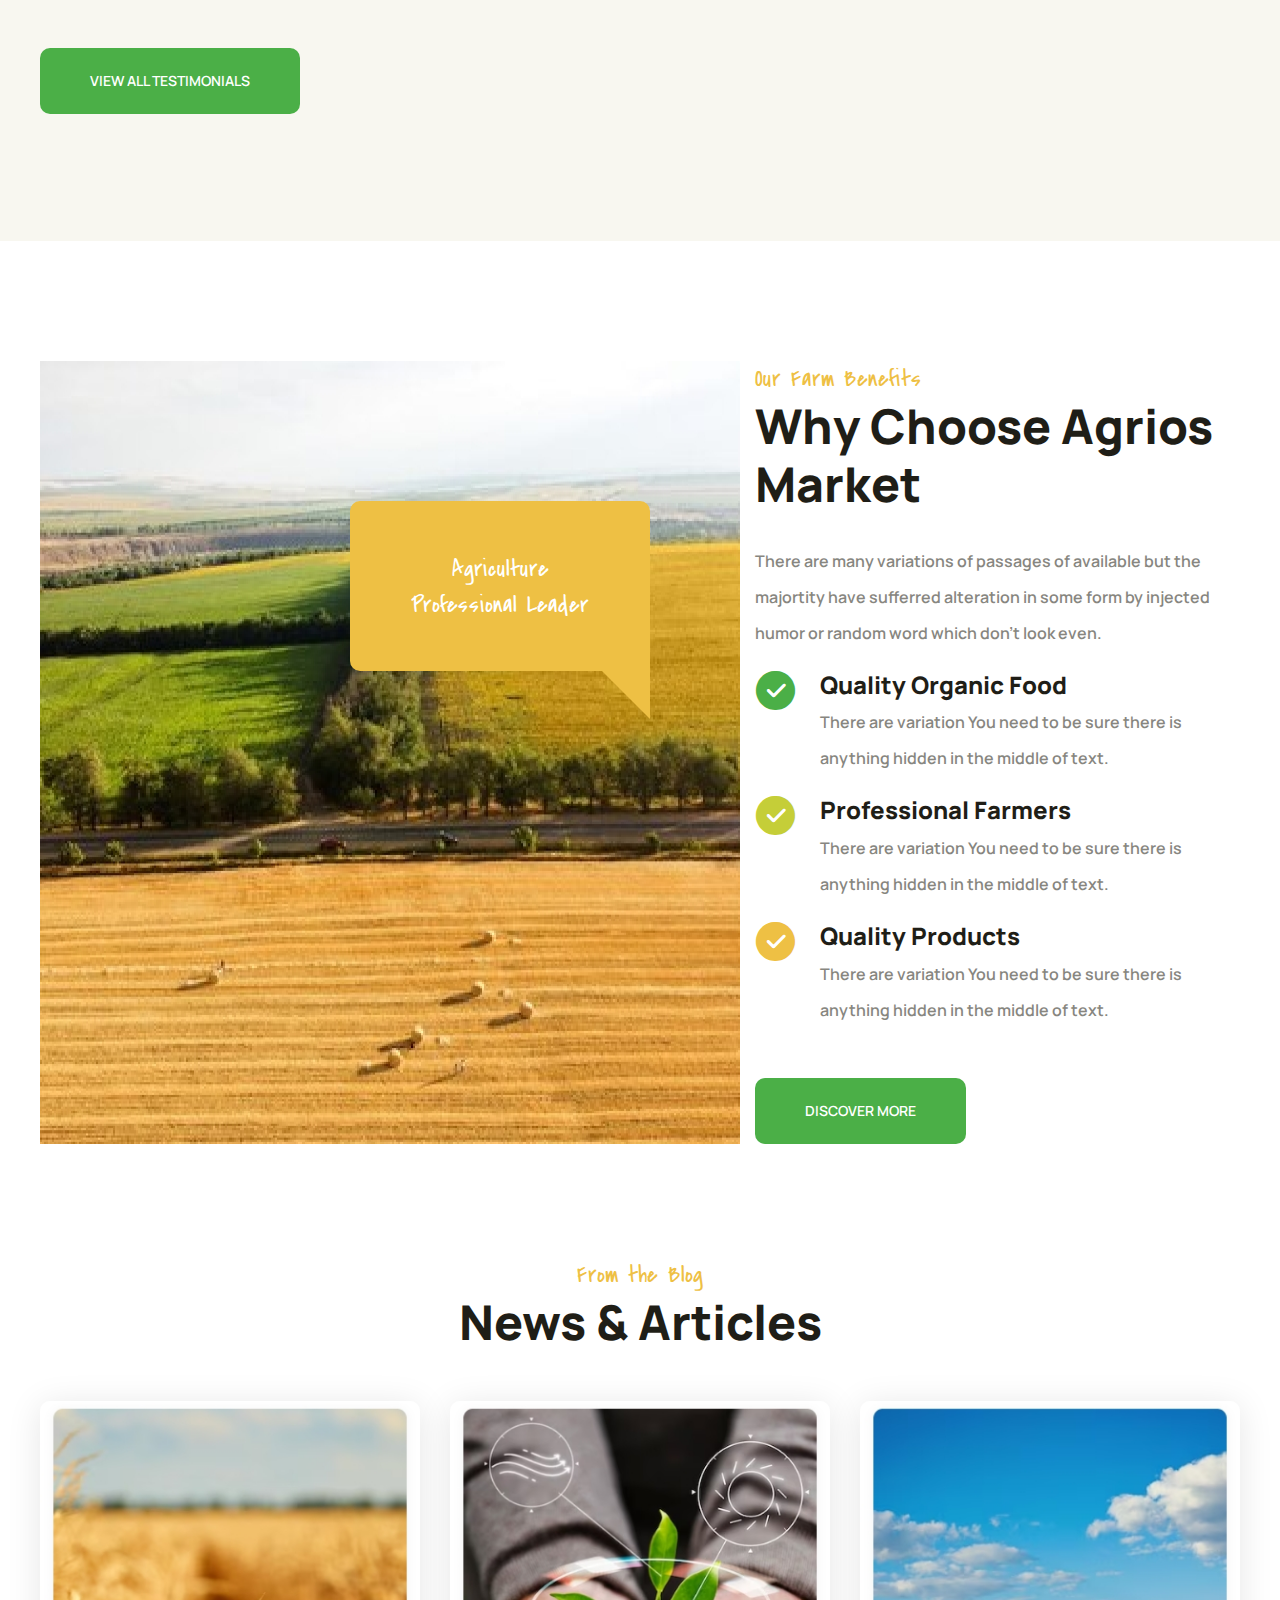
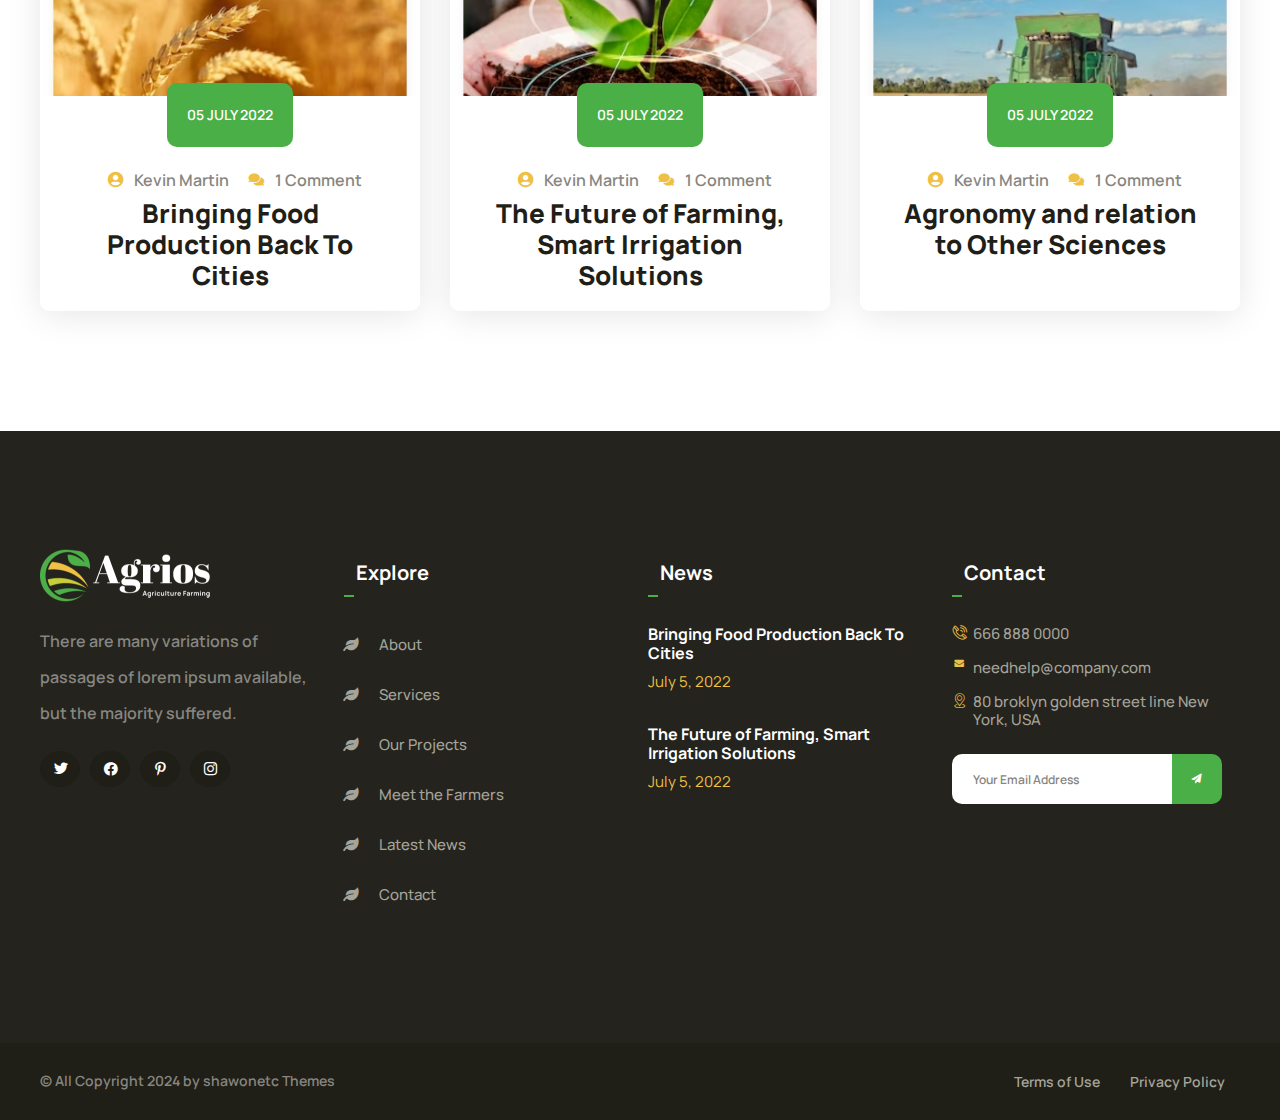
==== commit 5a9ef2ad: "markup agriculture" ====
--- a/index.html
+++ b/index.html
@@ -4,11 +4,29 @@
     <meta charset="UTF-8" />
     <meta name="viewport" content="width=device-width, initial-scale=1.0" />
 
-    <link rel="apple-touch-icon" sizes="144x144" href="favicon/apple-touch-icon.png" />
-    <link rel="icon" type="image/png" sizes="32x32" href="favicon/favicon-32x32.png" />
-    <link rel="icon" type="image/png" sizes="16x16" href="favicon/favicon-16x16.png" />
+    <link
+      rel="apple-touch-icon"
+      sizes="144x144"
+      href="favicon/apple-touch-icon.png"
+    />
+    <link
+      rel="icon"
+      type="image/png"
+      sizes="32x32"
+      href="favicon/favicon-32x32.png"
+    />
+    <link
+      rel="icon"
+      type="image/png"
+      sizes="16x16"
+      href="favicon/favicon-16x16.png"
+    />
     <link rel="manifest" href="favicon/site.webmanifest" />
-    <link rel="mask-icon" href="favicon/safari-pinned-tab.svg" color="#5bbad5" />
+    <link
+      rel="mask-icon"
+      href="favicon/safari-pinned-tab.svg"
+      color="#5bbad5"
+    />
     <meta name="msapplication-TileColor" content="#da532c" />
     <meta name="theme-color" content="#ffffff" />
 
@@ -95,7 +113,11 @@
             <nav class="nav">
               <ul class="nav__list">
                 <li class="nav__item">
-                  <a href="index.html" class="nav__link drop-btn">Home</a>
+                  <a href="index.html" class="nav__link drop-btn active"
+                    >Home</a
+                  >
+                  <span class="nav__link drop-btn active mobile-drop">Home</span>
+
                   <ul>
                     <li><a href="#">Hello</a></li>
                     <li><a href="#">Hello</a></li>
@@ -136,16 +158,16 @@
           </div>
         </div>
       </header>
-       <main class="main">
+      <main class="main">
         <section class="promo">
           <div class="owl-carousel promo-carousel">
             <div class="owl-carousel__item">
               <div class="promo__container">
                 <div class="promo__body">
                   <span class="promo__subtitle">Welcome to agrios farming</span>
-                  <h1 class="promo__title">
+                  <strong class="promo__title">
                     Agriculture <span class="color-yellow">&</span> Eco Farming
-                  </h1>
+                  </strong>
                   <p class="promo__text">
                     Lorem ipsum dolor sit amet, consectetur adipiscing elit. Ut
                     elit tellus, luctus nec ullamcorper mattis, pulvinar dapibus
@@ -166,9 +188,9 @@
               <div class="promo__container">
                 <div class="promo__body">
                   <span class="promo__subtitle">Welcome to agrios farming</span>
-                  <h1 class="promo__title">
+                  <strong class="promo__title">
                     Agriculture <span class="color-yellow">&</span> Eco Farming
-                  </h1>
+                  </strong>
                   <p class="promo__text">
                     Lorem ipsum dolor sit amet, consectetur adipiscing elit. Ut
                     elit tellus, luctus nec ullamcorper mattis, pulvinar dapibus
@@ -185,16 +207,8 @@
                 </div>
               </div>
             </div>
-             <!-- <div class="def-nav">
-              <div class="owl-prev">prev</div>
-              <div class="owl-next">next</div>
-            </div>  -->
-             <!-- <div class="owl-dots">
-                <div class="owl-dot active"><span></span></div>
-                <div class="owl-dot"><span></span></div>
-                <div class="owl-dot"><span></span></div>
-            </div>  -->
-           </div>
+            
+          </div>
         </section>
         <section class="about">
           <div class="about__container">
@@ -244,9 +258,9 @@
                 <span class="about-body__subtitle subtitle"
                   >Our Introductions</span
                 >
-                <h2 class="about-body__title title">
+                <h1 class="about-body__title title">
                   Agriculture & Organic Product Farm
-                </h2>
+                </h1>
                 <span class="about-body__label"
                   >Agrios is the largest global organic farm.
                 </span>
@@ -374,9 +388,9 @@
               </ul>
             </div>
             <div class="video__body">
-              <h3 class="video__title">
+              <strong class="video__title">
                 Agriculture Matters to the Future of Development
-              </h3>
+              </strong>
               <a href="#" class="video__icon"><span></span></a>
             </div>
           </div>
@@ -644,7 +658,7 @@
               </ul>
             </div>
             <div class="footer__colum footer__explore">
-              <h4 class="footer__title">Explore</h4>
+              <h3 class="footer__title">Explore</h3>
               <ul class="explore__list">
                 <li class="explore__item">
                   <i class="icon-leaf"></i>
@@ -673,7 +687,7 @@
               </ul>
             </div>
             <div class="footer__colum footer__news">
-              <h4 class="footer__title">News</h4>
+              <h3 class="footer__title">News</h3>
               <ul class="news-footer__list">
                 <li class="news-footer__item">
                   <p class="news-footer__text">
@@ -690,7 +704,7 @@
               </ul>
             </div>
             <div class="footer__colum footer__contact">
-              <h4 class="footer__title">Contact</h4>
+              <h3 class="footer__title">Contact</h3>
               <div class="contact">
                 <div class="contact__item">
                   <i class="icon-phane"></i>
@@ -730,14 +744,16 @@
               © All Copyright 2024 by shawonetc Themes
             </div>
             <ul class="footer__bottom-list">
-              <li class="footer__bottom-item"><a class="footer__bottom-link" href="#">Terms of Use</a></li>
-              <li class="footer__bottom-item"><a class="footer__bottom-link" href="#">Privacy Policy</a></li>
-            
-              
+              <li class="footer__bottom-item">
+                <a class="footer__bottom-link" href="#">Terms of Use</a>
+              </li>
+              <li class="footer__bottom-item">
+                <a class="footer__bottom-link" href="#">Privacy Policy</a>
+              </li>
             </ul>
           </div>
         </div>
-      </footer> 
+      </footer>
     </div>
     <script
       src="https://cdnjs.cloudflare.com/ajax/libs/jquery/3.7.1/jquery.min.js"
--- a/css/style.css
+++ b/css/style.css
@@ -122,6 +122,7 @@
   color: #878680;
   font-size: 1.6rem;
   line-height: 3.6rem;
+  background: #fff;
   padding-top: 5rem;
 }
 
@@ -212,6 +213,7 @@
   transition: all 0.3s;
   position: relative;
   border: none;
+  text-align: center;
 }
 .btn:hover {
   transform: translateY(-0.4rem);
@@ -252,8 +254,9 @@
 }
 
 .header {
-  background: url(../../img/Section.png) center/cover no-repeat;
+  background: url(../../img/Section.png) 50% 100% no-repeat;
   position: relative;
+  margin: -1.5rem 0;
 }
 .header__container {
   padding: 1rem 1.5rem;
@@ -637,8 +640,9 @@
     background: rgb(41, 40, 37);
   }
   .nav.active {
-    top: 10.5rem;
+    top: 14.5rem;
     z-index: 1;
+    bottom: 0;
   }
 }
 .nav__list {
@@ -664,6 +668,7 @@
 @media (max-width: 767px) {
   .nav__list {
     width: 100%;
+    justify-content: flex-start;
   }
 }
 .nav__item {
@@ -716,6 +721,19 @@
   display: block;
 }
 @media (max-width: 900px) {
+  .nav__link.drop-btn {
+    display: none;
+  }
+}
+.nav__link.active {
+  color: #1F1E17;
+}
+@media (max-width: 900px) {
+  .nav__link.active {
+    color: #dbd5ad;
+  }
+}
+@media (max-width: 900px) {
   .nav__link {
     width: 100%;
   }
@@ -732,6 +750,14 @@
 }
 .nav__link:active {
   box-shadow: 0rem 0.4rem 0.4rem rgba(0, 0, 0, 0.1);
+}
+.nav .mobile-drop {
+  display: none;
+}
+@media (max-width: 900px) {
+  .nav .mobile-drop {
+    display: block;
+  }
 }
 
 .drop-btn {
@@ -1350,6 +1376,11 @@
 }
 .reviews__body .reviews-carousel {
   max-width: 71rem;
+}
+@media (max-width: 467px) {
+  .reviews__body .reviews-carousel {
+    max-width: 49rem;
+  }
 }
 .reviews__body .owl-stage-outer {
   margin-bottom: 2rem;
@@ -1652,8 +1683,6 @@
 .breadcrumbs__item:not(:last-child)::before {
   content: "/";
   position: absolute;
-  width: 100%;
-  height: 100%;
   top: 0;
   left: 100%;
   color: rgba(255, 255, 255, 0.7);
@@ -2159,4 +2188,89 @@
   .popular__text {
     text-align: center;
   }
+}
+
+.agro-prod__container {
+  display: grid;
+  grid-template-columns: minmax(370px, 1fr) 3fr;
+  grid-template-areas: "sidebar body";
+  gap: 3rem;
+  padding: 12rem 1.5rem;
+}
+.agro-prod__body {
+  grid-area: body;
+  background: #228036;
+}
+
+#sidebar {
+  grid-area: sidebar;
+}
+
+.sidebar__nav {
+  margin-bottom: 3rem;
+  background-color: #F8F7F0;
+  border-radius: 1rem;
+  padding: 4.6rem 5rem 3.6rem;
+}
+.sidebar__list {
+  display: flex;
+  flex-direction: column;
+  align-items: flex-start;
+}
+.sidebar__item {
+  width: 100%;
+}
+.sidebar__item:not(:last-child) {
+  margin-bottom: 0.8rem;
+}
+.sidebar__title {
+  font-size: 2rem;
+  line-height: 1.2;
+  font-weight: 800;
+  color: #1F1E17;
+  display: block;
+}
+.sidebar__link {
+  font-size: 1.6rem;
+  line-height: 1.9;
+  font-weight: 600;
+  color: #878680;
+}
+
+.help {
+  background-size: cover;
+  background-position: center;
+  background-repeat: no-repeat;
+  padding: 4.1rem 5.8rem 4.6rem;
+  display: flex;
+  flex-direction: column;
+  align-items: center;
+  border-radius: 1rem;
+}
+.help__title {
+  font-size: 2.4rem;
+  line-height: 1.2;
+  font-weight: 800;
+  color: #fff;
+  margin-bottom: 3.3rem;
+}
+.help__text {
+  font-size: 1.6rem;
+  line-height: 1.8;
+  font-weight: 500;
+  color: #C3F5C1;
+  margin-bottom: 0.7rem;
+  text-align: center;
+}
+.help__link {
+  font-family: "Covered By Your Grace", cursive;
+  font-size: 3.6rem;
+  line-height: 1.9;
+  font-weight: 400;
+  margin-bottom: 1rem;
+  color: #fff;
+}
+.help .btn-sidebar {
+  text-transform: capitalize;
+  font-weight: 700;
 }/*# sourceMappingURL=style.css.map */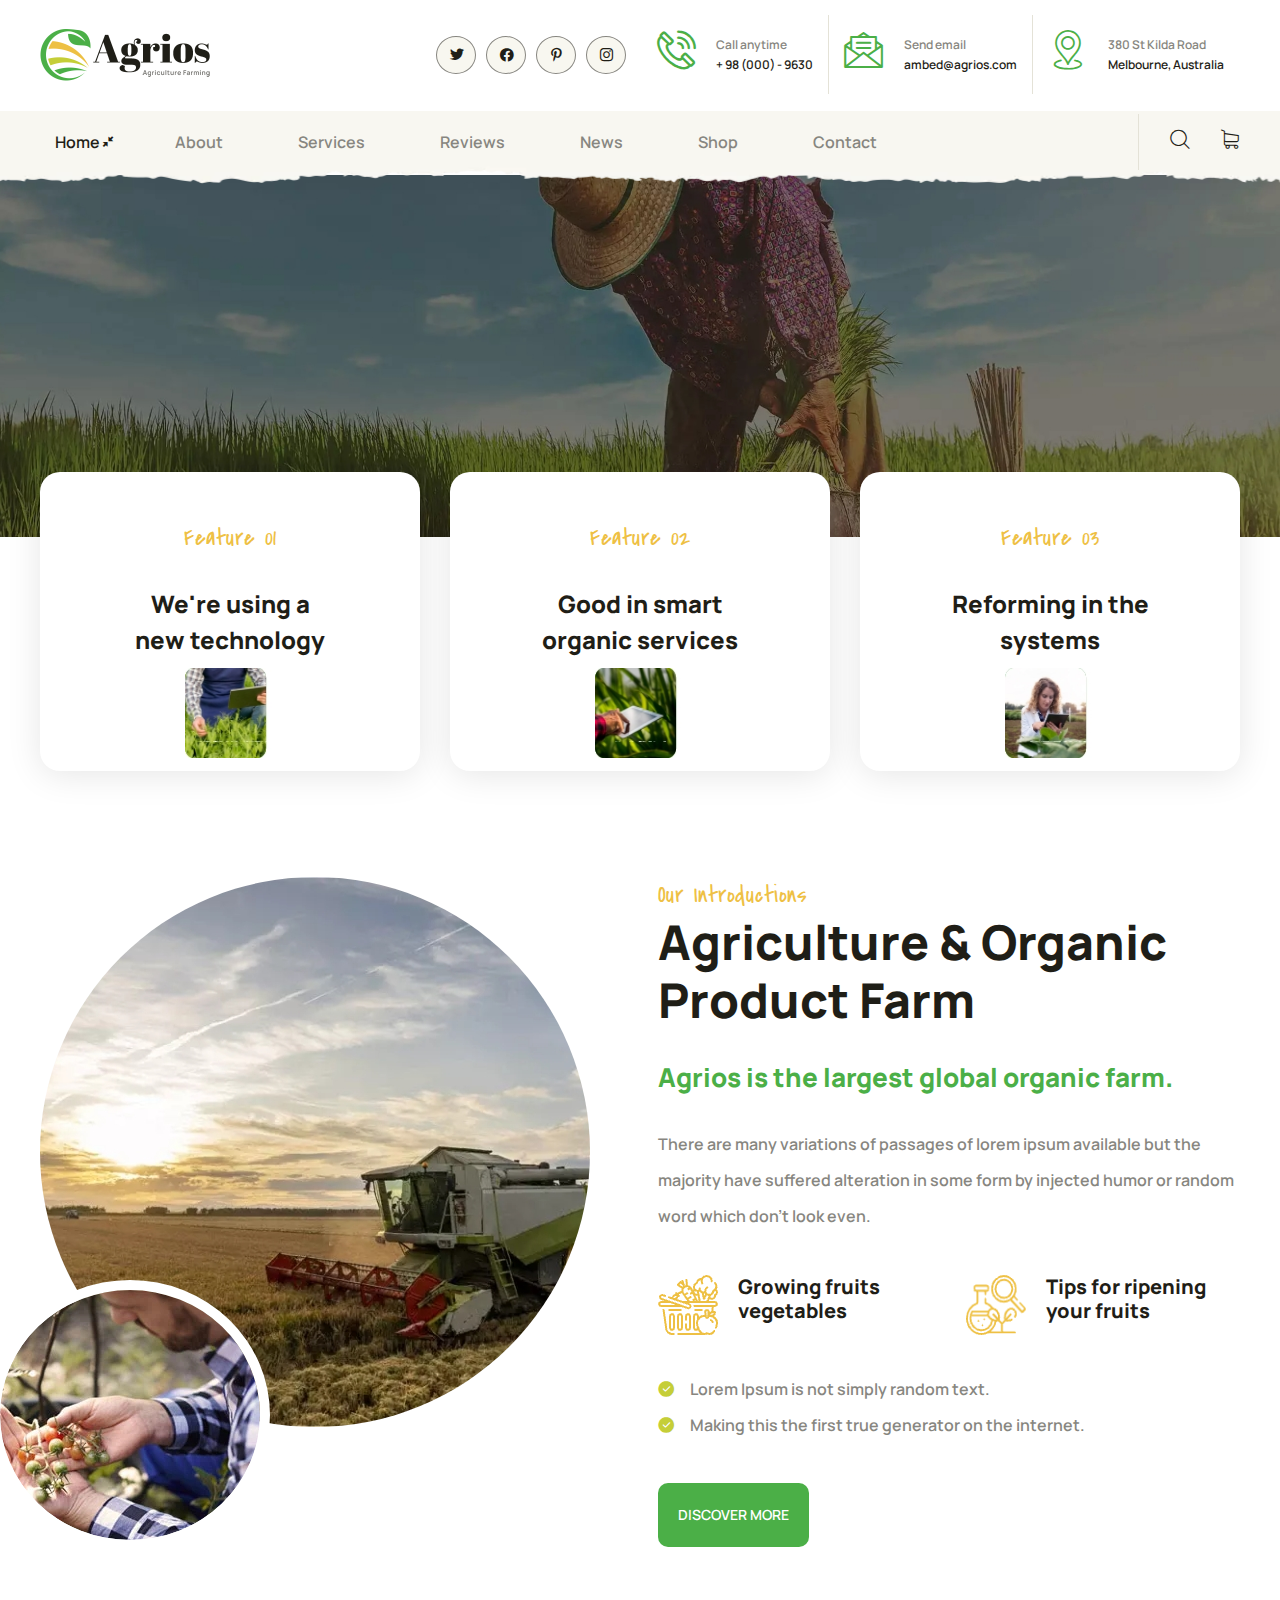
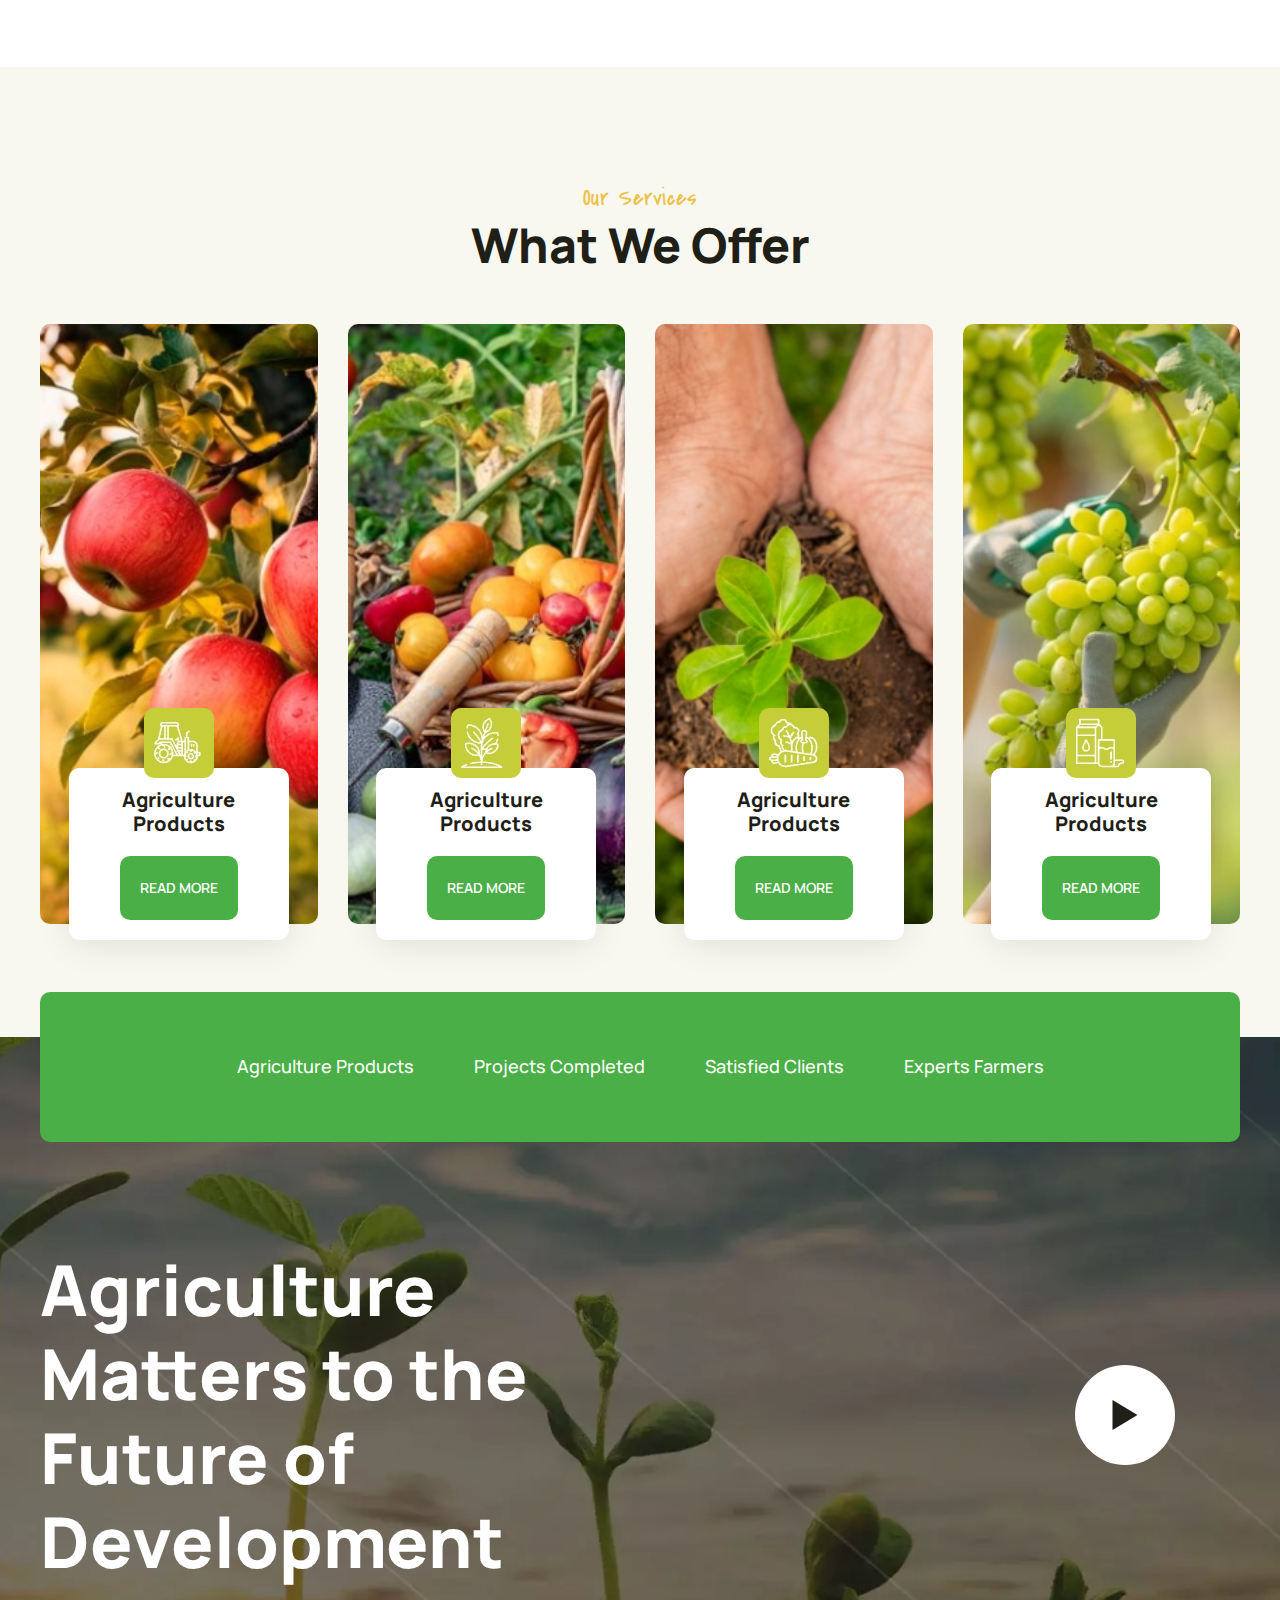
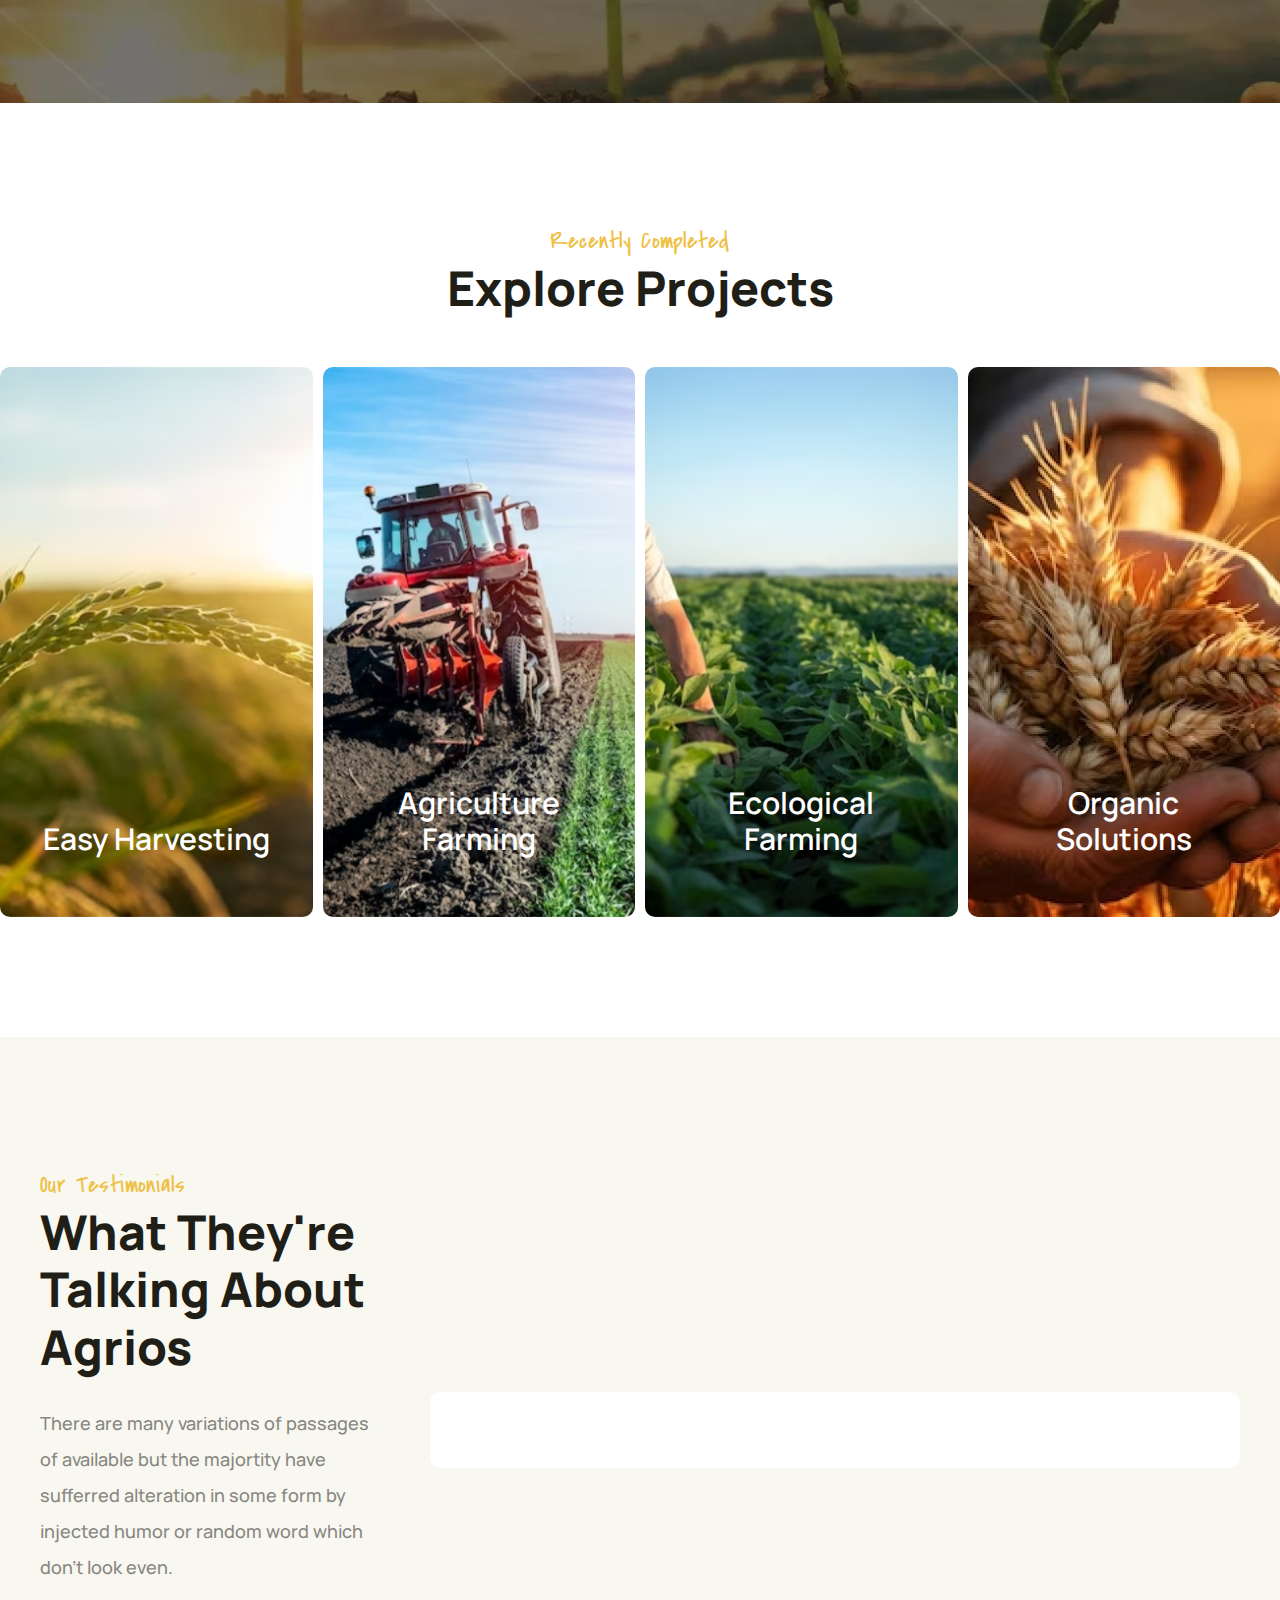
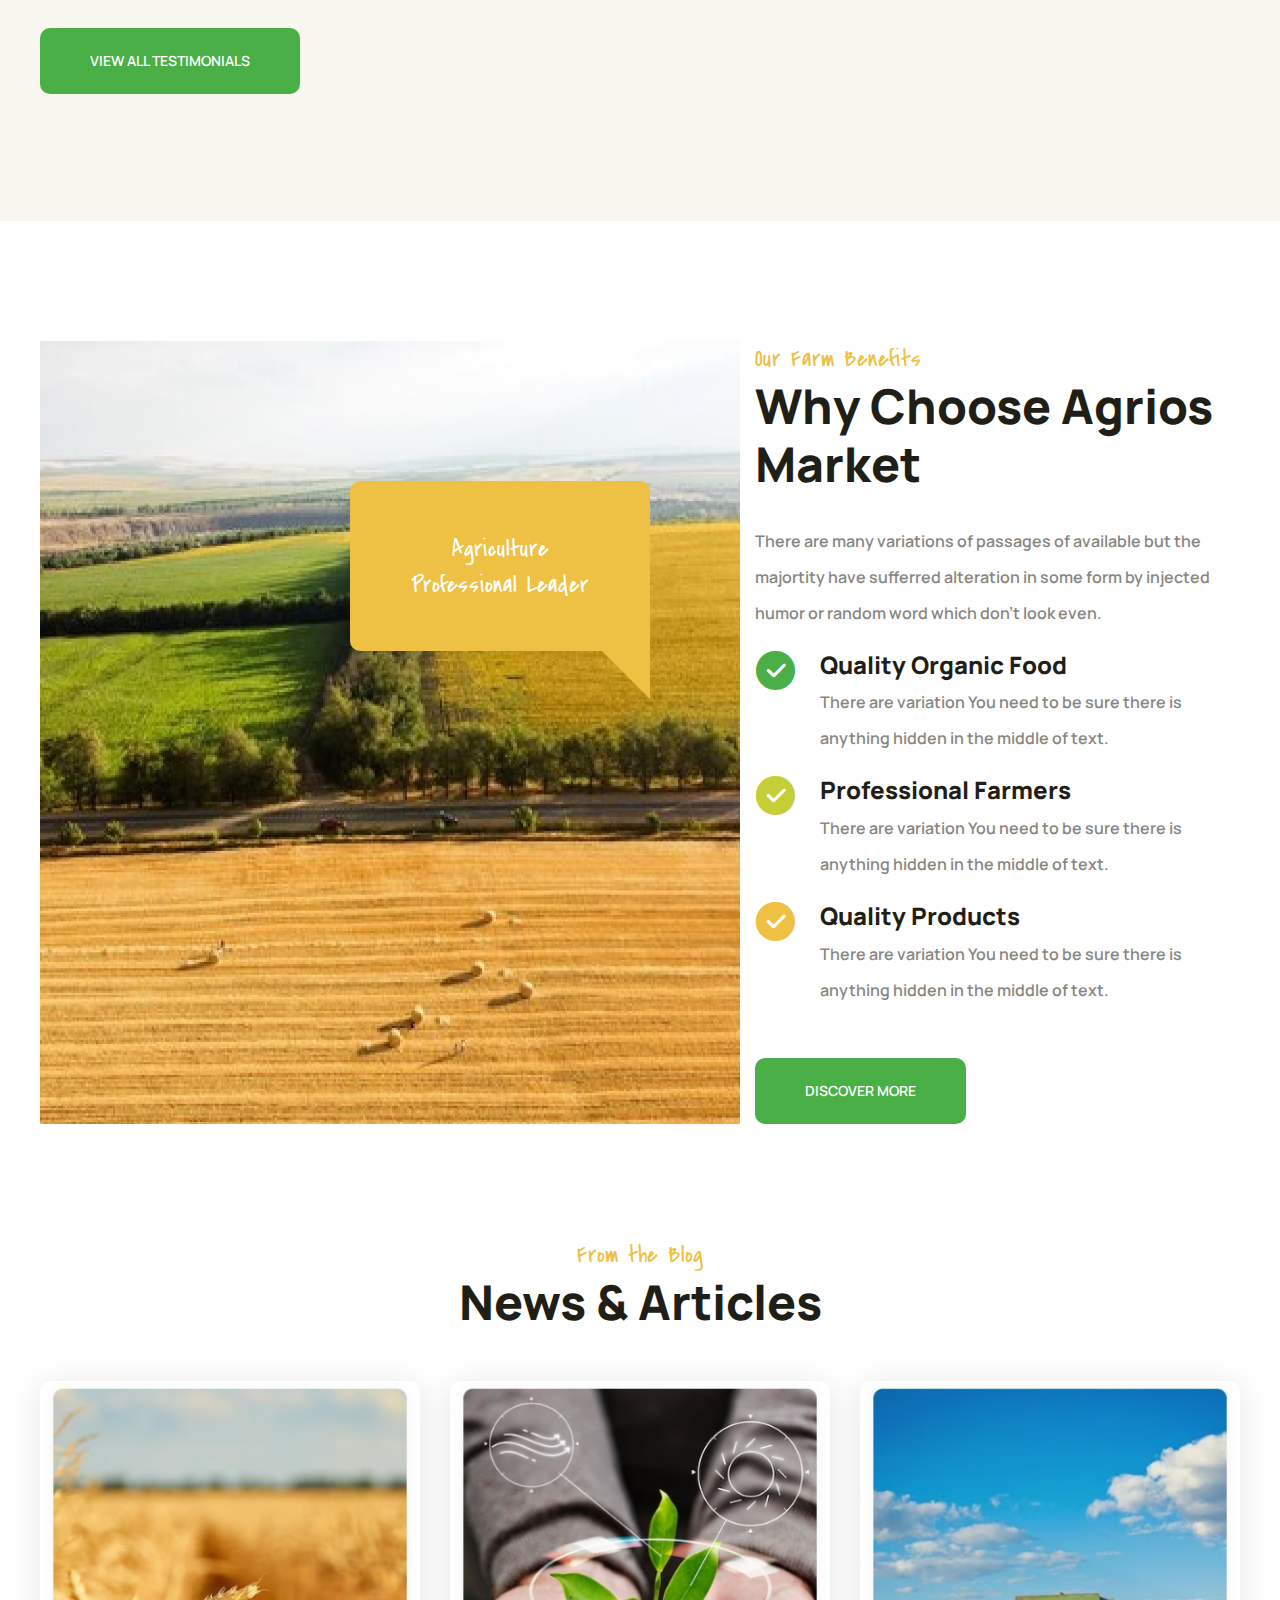
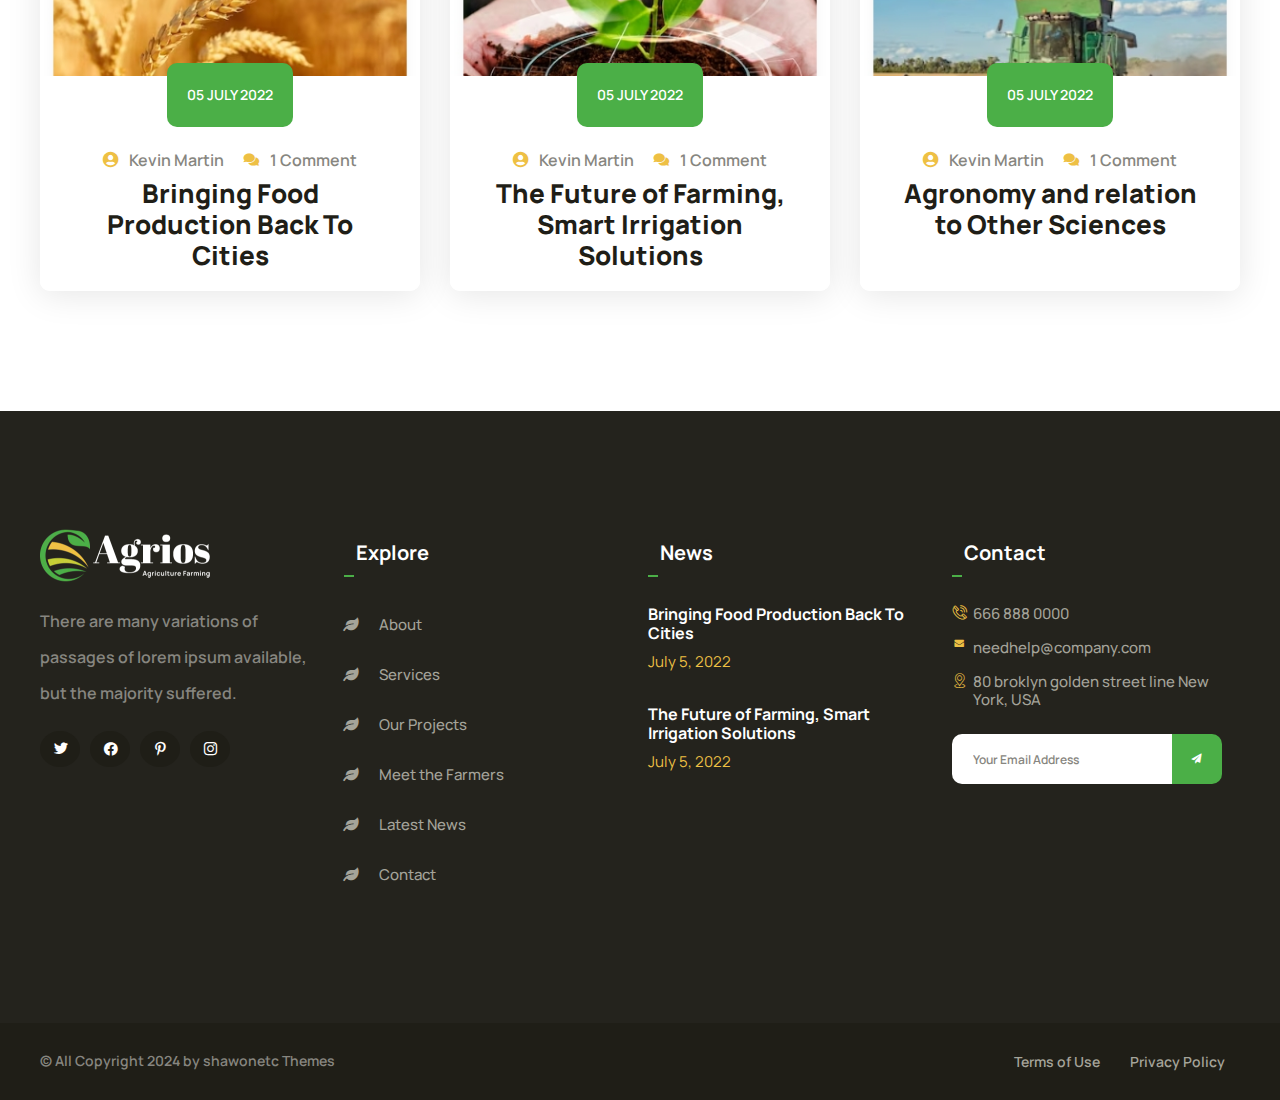
==== commit 2ee53d74: "finish page blog" ====
--- a/index.html
+++ b/index.html
@@ -116,14 +116,26 @@
                   <a href="index.html" class="nav__link drop-btn active"
                     >Home</a
                   >
-                  <span class="nav__link drop-btn active mobile-drop">Home</span>
+                  <span class="nav__link drop-btn active mobile-drop"
+                    >Home</span
+                  >
 
-                  <ul>
-                    <li><a href="#">Hello</a></li>
-                    <li><a href="#">Hello</a></li>
-                    <li><a href="#">Hello</a></li>
-                    <li><a href="#">Hello</a></li>
-                    <li><a href="#">Hello</a></li>
+                  <ul class="drop__list">
+                    <li class="drop__item">
+                      <a class="drop__link" href="blog.html">Blog</a>
+                    </li>
+                    <li class="drop__item">
+                      <a class="drop__link" href="blog.html">Hello</a>
+                    </li>
+                    <li class="drop__item">
+                      <a class="drop__link" href="blog.html">Hello</a>
+                    </li>
+                    <li class="drop__item">
+                      <a class="drop__link" href="blog.html">Hello</a>
+                    </li>
+                    <li class="drop__item">
+                      <a class="drop__link" href="blog.html">Hello</a>
+                    </li>
                   </ul>
                 </li>
 
@@ -207,7 +219,6 @@
                 </div>
               </div>
             </div>
-            
           </div>
         </section>
         <section class="about">
@@ -571,10 +582,10 @@
               >
                 <div class="news__body">
                   <span class="btn" href="#">05 July 2022</span>
-                  <div class="news__comments">
-                    <i class="icon-user icon-news"></i>
+                  <div class="news__comments comments">
+                    <i class="icon-user comments__icon"></i>
                     <span>Kevin Martin</span>
-                    <i class="icon-comments icon-news"></i>
+                    <i class="icon-comments comments__icon"></i>
                     <span>1 Comment</span>
                   </div>
                   <p class="news__text">
@@ -590,10 +601,10 @@
               >
                 <div class="news__body">
                   <span class="btn" href="#">05 July 2022</span>
-                  <div class="news__comments">
-                    <i class="icon-user icon-news"></i>
+                  <div class="news__comments comments">
+                    <i class="icon-user comments__icon"></i>
                     <span>Kevin Martin</span>
-                    <i class="icon-comments icon-news"></i>
+                    <i class="icon-comments comments__icon"></i>
                     <span>1 Comment</span>
                   </div>
                   <p class="news__text">
@@ -609,10 +620,10 @@
               >
                 <div class="news__body">
                   <span class="btn" href="#">05 July 2022</span>
-                  <div class="news__comments">
-                    <i class="icon-user icon-news"></i>
+                  <div class="news__comments comments">
+                    <i class="icon-user comments__icon"></i>
                     <span>Kevin Martin</span>
-                    <i class="icon-comments icon-news"></i>
+                    <i class="icon-comments comments__icon"></i>
                     <span>1 Comment</span>
                   </div>
                   <p class="news__text">
--- a/css/style.css
+++ b/css/style.css
@@ -122,8 +122,8 @@
   color: #878680;
   font-size: 1.6rem;
   line-height: 3.6rem;
-  background: #fff;
-  padding-top: 5rem;
+  background: #ffffff;
+  padding-top: 2rem;
 }
 
 [class*=__container] {
@@ -177,6 +177,43 @@
   color: #1F1E17;
 }
 
+.saidebar-styles {
+  margin-bottom: 3rem;
+  background-color: #f8f7f0;
+  border-radius: 1rem;
+  padding: 4.6rem 5rem 3.6rem;
+}
+
+.title-sidebar {
+  font-size: 2rem;
+  line-height: 1.2;
+  font-weight: 800;
+  color: #1f1e17;
+  display: block;
+  margin-bottom: 2.2rem;
+}
+
+.comments {
+  display: flex;
+  gap: 1rem;
+  align-items: center;
+  justify-content: center;
+}
+
+.comments__icon {
+  color: #eec044;
+}
+.comments__icon:not(:first-child) {
+  margin-left: 1rem;
+}
+
+.read-more {
+  font-size: 1.6rem;
+  line-height: 1.2;
+  font-weight: 600;
+  color: #1F1E17;
+}
+
 .text-align-center {
   text-align: center;
 }
@@ -205,7 +242,7 @@
   display: inline-block;
   text-transform: uppercase;
   text-decoration: none;
-  color: #fff;
+  color: #ffffff;
   font-size: 1.4rem;
   background: #4BAF47;
   padding: 1.4rem 2rem;
@@ -231,7 +268,7 @@
   content: "";
   width: 100%;
   height: 100%;
-  background: #fff;
+  background: #ffffff;
   border-radius: 1rem;
   display: inline-block;
   position: absolute;
@@ -247,16 +284,21 @@
 
 .btn__yellow, .btn__yellow:link, .btn__yellow:visited {
   background: #EEC044;
-  color: #fff;
+  color: #ffffff;
 }
 .btn__yellow:hover::after, .btn__yellow:link:hover::after, .btn__yellow:visited:hover::after {
   background: #878680;
 }
 
 .header {
-  background: url(../../img/Section.png) 50% 100% no-repeat;
+  background: url(../img/Section.png) 50% 100% repeat-x;
   position: relative;
   margin: -1.5rem 0;
+}
+@media (max-width: 767px) {
+  .header {
+    background: url(../img/Section.png) 50% 110% no-repeat;
+  }
 }
 .header__container {
   padding: 1rem 1.5rem;
@@ -270,10 +312,16 @@
     gap: 4rem;
   }
 }
+@media (max-width: 900px) {
+  .header__container {
+    padding: 1rem 1.5rem 3rem;
+  }
+}
 .header__nav {
   flex: 1;
   display: flex;
   justify-content: space-between;
+  padding-bottom: 1rem;
 }
 .header__logo {
   flex: 0 0 17rem;
@@ -292,7 +340,6 @@
 .header .contact {
   display: flex;
   justify-content: space-between;
-  align-items: center;
 }
 .header .contact__item {
   display: flex;
@@ -458,10 +505,10 @@
   }
 }
 .footer__social i {
-  color: #fff;
+  color: #ffffff;
 }
 .footer__title {
-  color: #fff;
+  color: #ffffff;
   display: inline-block;
   font-size: 2rem;
   line-height: 1.2;
@@ -511,7 +558,7 @@
 }
 .footer .form__btn i {
   font-size: 1rem;
-  color: #fff;
+  color: #ffffff;
 }
 .footer .social__link {
   background-color: #1f1e17;
@@ -607,7 +654,7 @@
   margin-bottom: 0.1rem;
   font-size: 1.6rem;
   font-weight: 700;
-  color: #fff;
+  color: #ffffff;
   line-height: 1.2;
 }
 .news-footer__date {
@@ -637,7 +684,7 @@
     position: fixed;
     top: -100%;
     transition: all 1s ease;
-    background: rgb(41, 40, 37);
+    background: #292825;
   }
   .nav.active {
     top: 14.5rem;
@@ -674,38 +721,39 @@
 .nav__item {
   position: relative;
 }
-.nav__item.active ul {
+.nav__item.active .drop__list {
   display: block;
 }
-.nav__item ul {
+.nav__item .drop__list {
   display: none;
   position: absolute;
   width: 18rem;
   background: #E4E2D7;
 }
 @media (max-width: 900px) {
-  .nav__item ul {
+  .nav__item .drop__list {
     left: 100%;
   }
 }
 @media (max-width: 767px) {
-  .nav__item ul {
+  .nav__item .drop__list {
     width: 100%;
     position: static;
   }
 }
-.nav__item ul li {
+.nav__item .drop__list .drop__item {
   text-align: center;
   border: 0.1rem solid rgba(0, 0, 0, 0.1);
 }
-.nav__item ul li a {
+.nav__item .drop__list .drop__item .drop__link {
   display: block;
-}
-.nav__item ul li:hover {
+  color: #1F1E17;
+}
+.nav__item .drop__list .drop__item:hover {
   opacity: 0.5;
 }
 @media (min-width: 900px) {
-  .nav__item:hover ul {
+  .nav__item:hover .drop__list {
     display: block;
   }
 }
@@ -817,7 +865,7 @@
 }
 .promo__subtitle {
   text-transform: uppercase;
-  color: #fff;
+  color: #ffffff;
   margin-bottom: 1.8rem;
 }
 .promo__title {
@@ -825,7 +873,7 @@
   font-weight: 400;
   font-size: 12rem;
   line-height: 11rem;
-  color: #fff;
+  color: #ffffff;
   margin-bottom: 2.6rem;
   position: relative;
 }
@@ -906,7 +954,7 @@
   width: 6.6rem;
   height: 6.6rem;
   border-radius: 50%;
-  border: 0.3rem solid #fff !important;
+  border: 0.3rem solid #ffffff !important;
 }
 @media (max-width: 900px) {
   .promo .owl-prev,
@@ -942,7 +990,7 @@
   padding: 4.8rem 9.1rem 1.3rem;
   box-shadow: 0rem 0.4rem 3.4rem rgba(0, 0, 0, 0.1);
   border-radius: 2rem;
-  background: #fff;
+  background: #ffffff;
   min-height: 100%;
 }
 @media (max-width: 900px) {
@@ -1003,7 +1051,7 @@
   width: 26rem;
   height: 25rem;
   border-radius: 50%;
-  outline: 1rem solid #fff;
+  outline: 1rem solid #ffffff;
 }
 @media (max-width: 467px) {
   .about-body__img-small {
@@ -1043,7 +1091,7 @@
   font-size: 2.6rem;
   line-height: 1.2;
   font-weight: 800;
-  color: #4baf47;
+  color: #4BAF47;
   margin-bottom: 3.3rem;
 }
 .about-body__text {
@@ -1124,7 +1172,7 @@
   }
 }
 .offer__body {
-  background-color: #fff;
+  background-color: #ffffff;
   padding: 2rem 5rem;
   width: 22rem;
   position: absolute;
@@ -1174,7 +1222,7 @@
 }
 .video__link {
   padding: 2rem;
-  color: #fff;
+  color: #ffffff;
   font-size: 1.8rem;
   font-weight: 500;
   line-height: 1.2;
@@ -1197,7 +1245,7 @@
 .video__title {
   font-size: 7rem;
   font-weight: 800;
-  color: #fff;
+  color: #ffffff;
   line-height: 1.2;
   max-width: 49rem;
 }
@@ -1211,7 +1259,7 @@
   width: 10rem;
   height: 10rem;
   border-radius: 50%;
-  background-color: #fff;
+  background-color: #ffffff;
   position: relative;
   margin-right: 6.5rem;
 }
@@ -1275,7 +1323,7 @@
 .projects__text {
   font-size: 3rem;
   line-height: 1.2;
-  color: #fff;
+  color: #ffffff;
   text-align: center;
 }
 
@@ -1347,7 +1395,7 @@
   flex: 1;
   padding: 3.8rem 3rem;
   border-radius: 1rem;
-  background-color: #fff;
+  background-color: #ffffff;
   height: 100%;
 }
 @media (max-width: 1000px) {
@@ -1501,7 +1549,7 @@
   color: #EEC044;
   text-align: center;
   display: block;
-  color: #fff;
+  color: #ffffff;
 }
 .benefits__body {
   flex: 1;
@@ -1609,7 +1657,7 @@
 }
 .news__body {
   height: 21.5rem;
-  background-color: #fff;
+  background-color: #ffffff;
   padding: 0 3.6rem 4.1rem;
   width: 100%;
   text-align: center;
@@ -1621,16 +1669,6 @@
 }
 .news__body .btn {
   margin: -4.8rem 0 1.5rem 0;
-}
-.news__body .icon-news {
-  color: #eec044;
-  margin-left: 1rem;
-}
-.news__comments {
-  display: flex;
-  gap: 1rem;
-  align-items: center;
-  justify-content: center;
 }
 .news__text {
   font-size: 2.6rem;
@@ -1646,7 +1684,7 @@
   justify-content: center;
   gap: 5rem;
   margin: 3rem 0;
-  background-color: #fff;
+  background-color: #ffffff;
 }
 .reviews-items__container-grid .reviews__item {
   box-shadow: 0rem 0.4rem 3.4rem rgba(0, 0, 0, 0.1);
@@ -1663,7 +1701,7 @@
 }
 
 .breadcrumbs {
-  background-image: url("../../img/page-about/bg-breadcrumb.jpeg");
+  background-image: url("../img/page-about/bg-breadcrumb.jpeg");
   background-size: cover;
   background-position: center;
 }
@@ -1961,7 +1999,7 @@
 
 .offer-services {
   padding: 12rem 0 19.4rem;
-  background-color: #fff;
+  background-color: #ffffff;
 }
 @media (max-width: 767px) {
   .offer-services .offer__items {
@@ -2197,20 +2235,30 @@
   gap: 3rem;
   padding: 12rem 1.5rem;
 }
+@media (max-width: 1120px) {
+  .agro-prod__container {
+    grid-template-columns: minmax(270px, 1fr) 3fr;
+    gap: 2rem;
+  }
+}
+@media (max-width: 900px) {
+  .agro-prod__container {
+    grid-template-columns: 1fr; /* Одна колонка */
+    grid-template-areas: "sidebar" "body"; /* Сайдбар под основным контентом */
+  }
+}
 .agro-prod__body {
   grid-area: body;
-  background: #228036;
 }
 
 #sidebar {
   grid-area: sidebar;
 }
 
-.sidebar__nav {
-  margin-bottom: 3rem;
-  background-color: #F8F7F0;
-  border-radius: 1rem;
-  padding: 4.6rem 5rem 3.6rem;
+@media (max-width: 1000px) {
+  .sidebar__nav {
+    padding: 2.6rem 3rem 2.6rem;
+  }
 }
 .sidebar__list {
   display: flex;
@@ -2222,13 +2270,6 @@
 }
 .sidebar__item:not(:last-child) {
   margin-bottom: 0.8rem;
-}
-.sidebar__title {
-  font-size: 2rem;
-  line-height: 1.2;
-  font-weight: 800;
-  color: #1F1E17;
-  display: block;
 }
 .sidebar__link {
   font-size: 1.6rem;
@@ -2247,18 +2288,23 @@
   align-items: center;
   border-radius: 1rem;
 }
+@media (max-width: 1120px) {
+  .help {
+    padding: 4.1rem 3.8rem 4.6rem;
+  }
+}
 .help__title {
   font-size: 2.4rem;
   line-height: 1.2;
   font-weight: 800;
-  color: #fff;
+  color: #ffffff;
   margin-bottom: 3.3rem;
 }
 .help__text {
   font-size: 1.6rem;
   line-height: 1.8;
   font-weight: 500;
-  color: #C3F5C1;
+  color: #c3f5c1;
   margin-bottom: 0.7rem;
   text-align: center;
 }
@@ -2268,9 +2314,347 @@
   line-height: 1.9;
   font-weight: 400;
   margin-bottom: 1rem;
-  color: #fff;
+  color: #ffffff;
 }
 .help .btn-sidebar {
   text-transform: capitalize;
   font-weight: 700;
+}
+
+.agro-prod__img {
+  border-radius: 1rem;
+  overflow: hidden;
+  position: relative;
+  margin-bottom: 1.7rem;
+}
+.agro-prod__img::before {
+  content: "\e912";
+  position: absolute;
+  color: #fff;
+  font-family: "icomoon";
+  font-size: 4rem;
+  font-weight: 300;
+  right: 2rem;
+  bottom: 0;
+  width: 6.2rem;
+  height: 6.2rem;
+  background-color: #c5ce38;
+  border-radius: 1rem;
+  display: flex;
+  align-items: center;
+  justify-content: center;
+}
+.agro-prod__img img {
+  width: 100%;
+  max-height: 32rem;
+  -o-object-fit: cover;
+     object-fit: cover;
+}
+.agro-prod__title {
+  font-size: 4rem;
+  font-weight: 800;
+  line-height: 1.4;
+  color: #1F1E17;
+  margin-bottom: 1.8rem;
+}
+.agro-prod__text {
+  font-weight: 500;
+  margin-bottom: 3.4rem;
+}
+
+.advantages {
+  display: flex;
+  align-items: flex-start;
+  gap: 3rem;
+  margin-bottom: 5rem;
+}
+@media (max-width: 1000px) {
+  .advantages {
+    flex-direction: column;
+  }
+}
+@media (max-width: 900px) {
+  .advantages {
+    flex-direction: row;
+  }
+}
+@media (max-width: 767px) {
+  .advantages {
+    flex-direction: column;
+    align-items: center;
+  }
+}
+.advantages__item {
+  flex: 1;
+}
+.advantages__img {
+  border-radius: 1rem;
+  overflow: hidden;
+  margin-bottom: 2.4rem;
+  width: 37rem;
+  height: 22rem;
+  text-align: center;
+}
+@media (max-width: 767px) {
+  .advantages__img {
+    margin: 0 auto 2rem;
+  }
+}
+.advantages__title {
+  margin-bottom: 1.4rem;
+  font-size: 3rem;
+  line-height: 1.2rem;
+  color: #1F1E17;
+  font-weight: 800;
+}
+.advantages__text {
+  font-weight: 500;
+}
+.advantages__label {
+  font-weight: 700;
+  line-height: 2.2;
+  color: #1F1E17;
+  max-width: 28rem;
+  display: block;
+}
+@media (max-width: 1000px) {
+  .advantages__label {
+    max-width: 100%;
+  }
+}
+
+.agro-prod__content {
+  display: none; /* По умолчанию скрываем все контенты */
+}
+
+.agro-prod__content.active {
+  display: block; /* Показываем активный контент */
+}
+
+.sidebar__link.active {
+  color: #968526;
+  font-weight: 900;
+}
+
+.accordion__item {
+  margin-bottom: 1rem;
+}
+.accordion__content {
+  display: none; /* Скрываем содержимое по умолчанию */
+}
+.accordion__header {
+  cursor: pointer; /* Указываем, что заголовок можно кликать */
+  padding: 2.5rem 3.8rem;
+  background-color: #f8f7f0;
+  border-radius: 1rem;
+  display: block;
+  position: relative;
+  color: #1F1E17;
+  font-size: 2rem;
+  font-weight: 800;
+  line-height: 1.2;
+}
+.accordion__header::after {
+  content: "";
+  position: absolute;
+  right: 1rem;
+  top: 50%;
+  width: 3rem;
+  height: 3rem;
+  border: solid #fad70e;
+  border-width: 0 0.4rem 0.4rem 0;
+  transform: translateY(-50%) rotate(45deg);
+  transition: transform 0.5s ease;
+  background-color: #c5ce38;
+}
+.accordion__header.active::after {
+  transform: translateY(-50%) rotate(-135deg);
+  border: solid #a9a37e;
+  border-width: 0 0.4rem 0.4rem 0;
+}
+.accordion__content.active {
+  display: block; /* Показываем содержимое, когда оно активно */
+  padding: 2.5rem 3.8rem;
+}
+
+.blog__container {
+  display: grid;
+  grid-template-columns: 3fr minmax(370px, 1fr);
+  grid-template-areas: "body sidebar";
+  gap: 3rem;
+  padding: 12rem 1.5rem;
+}
+@media (max-width: 1120px) {
+  .blog__container {
+    grid-template-columns: 3fr minmax(320px, 1fr);
+    gap: 2rem;
+  }
+}
+@media (max-width: 900px) {
+  .blog__container {
+    grid-template-columns: 1fr; /* Одна колонка */
+    grid-template-areas: "sidebar" "body"; /* Сайдбар под основным контентом */
+    justify-items: center;
+  }
+}
+.blog__body {
+  grid-area: body;
+}
+.blog__body .comments {
+  justify-content: flex-start;
+}
+.blog__item {
+  border-bottom: 0.1rem solid #ece7e2;
+  padding-bottom: 2.6rem;
+}
+.blog__item:not(:last-child) {
+  margin-bottom: 3rem;
+}
+.blog__img {
+  position: relative;
+  margin-bottom: 3.1rem;
+}
+.blog__img .data {
+  position: absolute;
+  bottom: 2rem;
+  left: 2rem;
+  font-size: 1.4rem;
+  line-height: 1.8;
+  font-weight: 800;
+  color: #ffffff;
+  padding: 1rem 2.5rem;
+  background-color: #4BAF47;
+  border-radius: 1rem;
+}
+.blog__comments {
+  margin-bottom: 1rem;
+}
+.blog__title {
+  font-size: 3rem;
+  line-height: 1.2;
+  font-weight: 800;
+  color: #1F1E17;
+  margin-bottom: 1rem;
+}
+.blog__text {
+  margin-bottom: 3.3rem;
+}
+
+#sidebar {
+  grid-area: sidebar;
+}
+
+.form-search {
+  display: flex;
+  align-items: stretch;
+  justify-content: flex-start;
+  margin-bottom: 3rem;
+}
+.form-search__input {
+  width: 100%;
+  padding: 3.2rem 0 3.2rem 5rem;
+  border-radius: 1rem 0 0 1rem;
+  background-color: #eec044;
+}
+.form-search__input::-moz-placeholder {
+  color: #ffffff;
+  font-size: 1.6rem;
+  font-weight: 500;
+  line-height: 1.2;
+}
+.form-search__input::placeholder {
+  color: #ffffff;
+  font-size: 1.6rem;
+  font-weight: 500;
+  line-height: 1.2;
+}
+.form-search__input::-moz-placeholder:hover {
+  color: #ffffff;
+}
+.form-search__input::placeholder:hover {
+  color: #ffffff;
+}
+.form-search__btn {
+  width: 12rem;
+  background-color: #eec044;
+  border-radius: 0 1rem 1rem 0;
+  display: flex;
+  align-items: center;
+  justify-content: center;
+}
+.form-search__btn:hover {
+  opacity: 0.5;
+}
+.form-search__btn i {
+  font-size: 5rem;
+  color: #ffffff;
+}
+
+.latest-posts {
+  padding: 4.6rem 3rem 3.6rem;
+}
+.latest-posts__item:not(:last-child) {
+  margin-bottom: 0.1rem;
+}
+.latest-posts__title {
+  margin-left: 2rem;
+}
+.latest-posts__link {
+  display: flex;
+  justify-content: flex-start;
+  gap: 2rem;
+  padding: 2rem;
+}
+.latest-posts__link:hover {
+  background-color: #ffffff;
+  border-radius: 1rem;
+}
+.latest-posts__img {
+  height: 7rem;
+  border-radius: 1rem;
+  overflow: hidden;
+  -o-object-fit: cover;
+     object-fit: cover;
+  flex: 0 0 7rem;
+}
+.latest-posts__boby .users {
+  display: flex;
+  gap: 0.5rem;
+  align-items: center;
+  margin-bottom: 1rem;
+}
+.latest-posts__boby .users i {
+  color: #eec044;
+}
+.latest-posts__user {
+  display: block;
+  font-size: 1.4rem;
+  line-height: 1.1;
+  font-weight: 500;
+  color: #878680;
+}
+.latest-posts__text {
+  font-size: 1.4rem;
+  line-height: 1.2;
+  font-weight: 800;
+  color: #1F1E17;
+  margin: 0;
+}
+
+.tabs__item {
+  display: inline-block;
+  margin: 0 1rem 1rem 0;
+}
+.tabs__link {
+  font-size: 1.4rem;
+  font-weight: 700;
+  line-height: 1.9;
+  color: #1F1E17;
+  padding: 0.5rem 2.5rem;
+  border-radius: 1rem;
+  background-color: #ffffff;
+  display: inline-block;
+}
+.tabs__link:hover {
+  opacity: 0.5;
 }/*# sourceMappingURL=style.css.map */